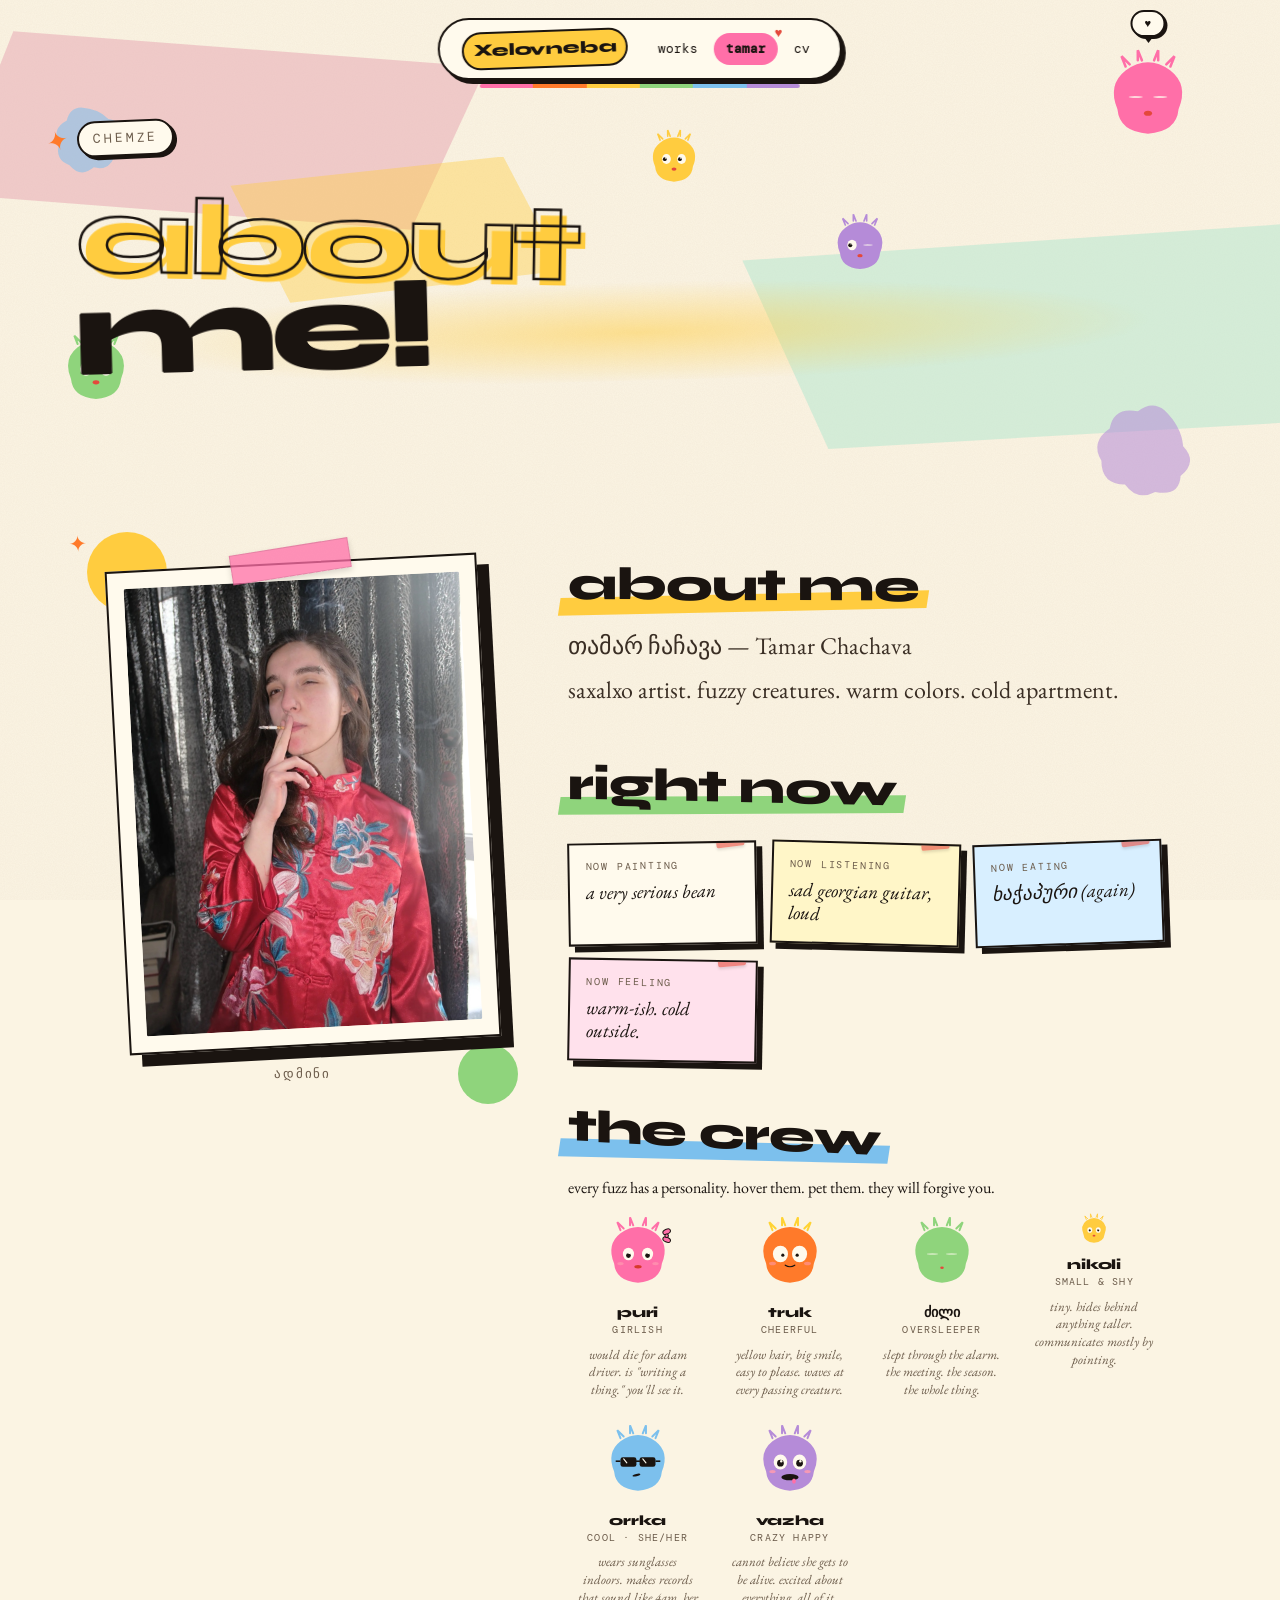
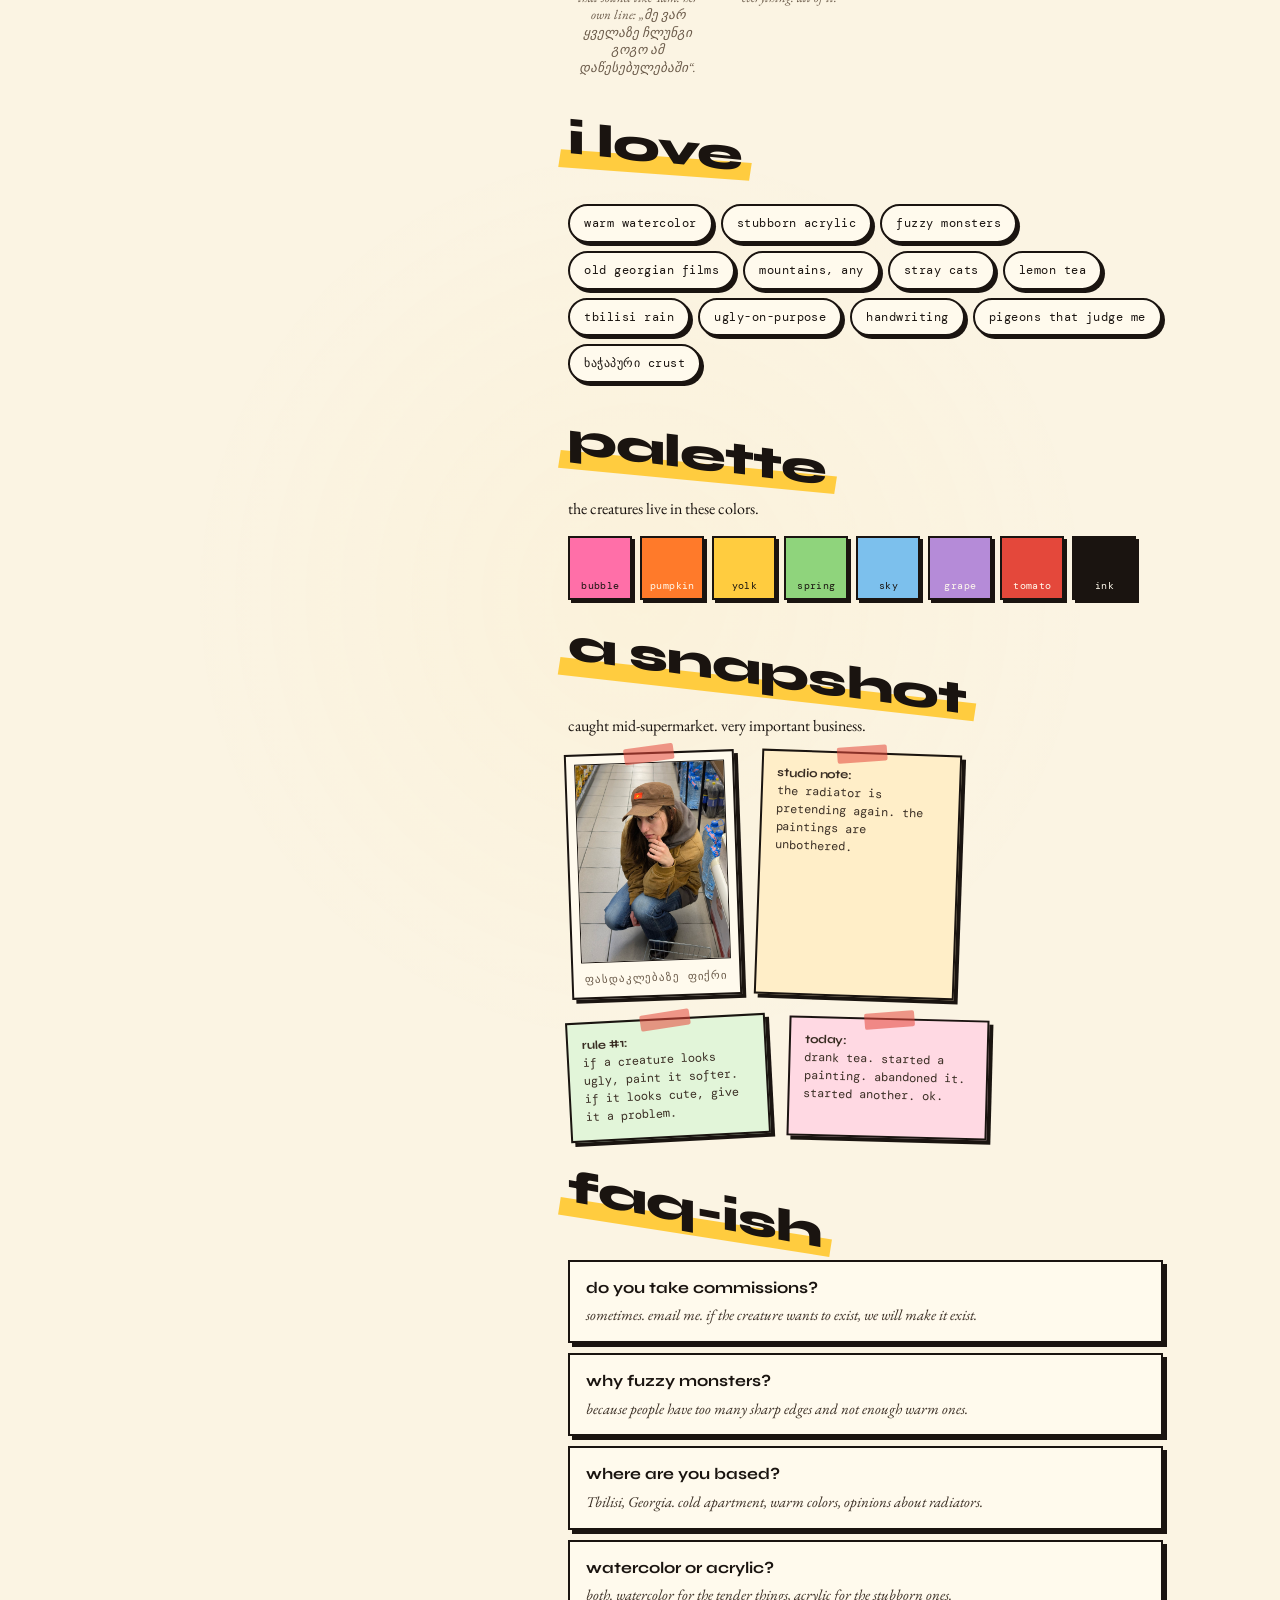
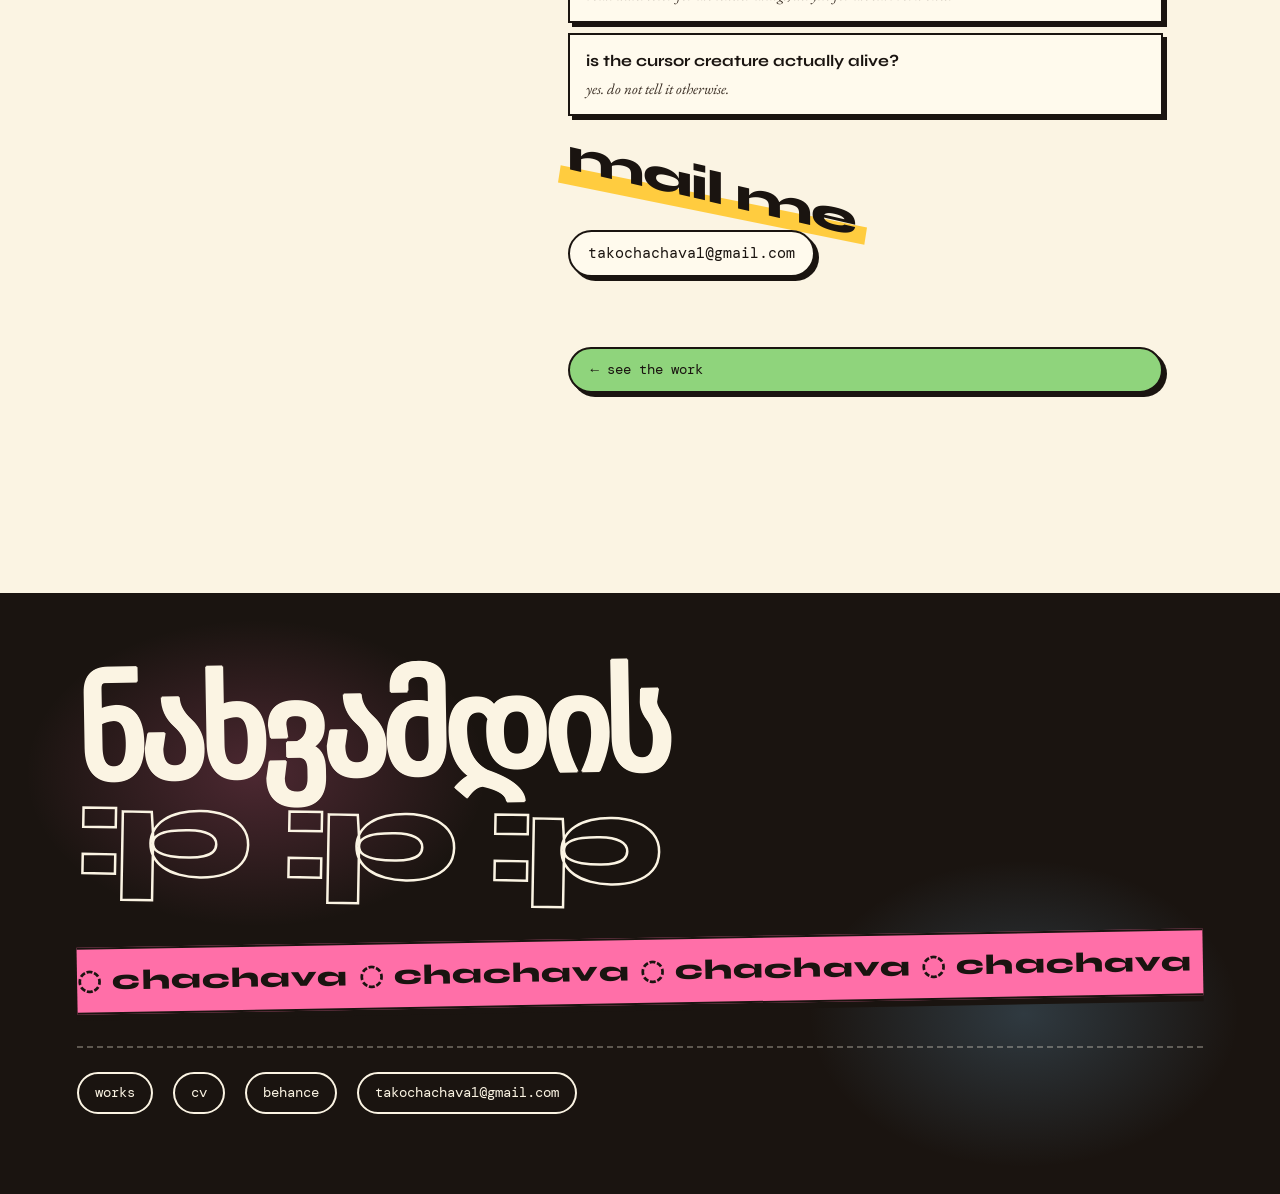
==== about.html @ a0a6e851 "chach" ====
<!doctype html>
<html lang="en">
<head>
  <meta charset="utf-8" />
  <meta name="viewport" content="width=device-width, initial-scale=1" />
  <meta http-equiv="Cache-Control" content="no-cache, no-store, must-revalidate" />
  <meta http-equiv="Pragma" content="no-cache" />
  <meta http-equiv="Expires" content="0" />

  <title>About — Tamar Chachava · Tako Chachava · თამარ ჩაჩავა · თაკო ჩაჩავა</title>
  <meta name="description" content="About Tamar Chachava (Tako Chachava / თამარ ჩაჩავა / თაკო ჩაჩავა) — a Georgian artist, illustrator, and creative designer from Tbilisi. Biography, practice, and contact for the creature painter." />
  <meta name="keywords" content="Tamar Chachava, Tako Chachava, Tako, თამარ ჩაჩავა, თაკო ჩაჩავა, თაკო, ჩაჩავა თამარ, Chachava Tamar, Chachava Tako, თაკო ერთიორისამი, Tako Ertiorisami, Georgian artist, Georgian illustrator, creative designer, Tbilisi artist, contemporary Georgian art, creature painter, watercolor, acrylic, biography, bio, contact, ქართველი მხატვარი, ქართველი ილუსტრატორი, ქართული ხელოვნება, Xelovneba, ხელოვნება" />
  <meta name="author" content="Tamar Chachava" />
  <link rel="canonical" href="https://takoertiorisami.xyz/about.html" />

  <meta property="og:title" content="about — Tamar Chachava · Tako Chachava · თამარ ჩაჩავა" />
  <meta property="og:description" content="Georgian artist · Tamar Chachava / თამარ ჩაჩავა / თაკო ჩაჩავა. Fuzzy creatures. Warm colors. Cold apartment." />
  <meta property="og:type" content="profile" />
  <meta property="og:url" content="https://takoertiorisami.xyz/about.html" />
  <meta property="og:image" content="https://takoertiorisami.xyz/assets/og-image.png" />
  <meta property="og:locale" content="en_US" />
  <meta property="og:locale:alternate" content="ka_GE" />
  <meta property="profile:first_name" content="Tamar" />
  <meta property="profile:last_name" content="Chachava" />
  <meta property="profile:username" content="tako" />
  <meta name="twitter:card" content="summary_large_image" />

  <script type="application/ld+json">
  {
    "@context": "https://schema.org",
    "@type": "Person",
    "name": "Tamar Chachava",
    "givenName": "Tamar",
    "familyName": "Chachava",
    "additionalName": "Tako",
    "alternateName": ["Tako", "Tako Chachava", "Chachava Tamar", "Chachava Tako", "თამარ ჩაჩავა", "თაკო ჩაჩავა", "თაკო", "ჩაჩავა თამარ", "ჩაჩავა თაკო", "თაკო ერთიორისამი", "Tako Ertiorisami"],
    "jobTitle": ["Artist", "Illustrator", "Creative Designer", "Painter"],
    "description": "Georgian artist, illustrator, and creative designer from Tbilisi. Also known as Tako Chachava / თაკო ჩაჩავა / თამარ ჩაჩავა.",
    "url": "https://takoertiorisami.xyz/about.html",
    "email": "mailto:takochachava1@gmail.com",
    "nationality": { "@type": "Country", "name": "Georgia" },
    "homeLocation": { "@type": "Place", "name": "Tbilisi, Georgia" },
    "knowsAbout": ["painting", "illustration", "watercolor", "acrylic", "character design", "creature design", "contemporary Georgian art", "graphic design", "brand identity"],
    "identifier": [
      { "@type": "PropertyValue", "propertyID": "Wikidata", "value": "Q139564786" }
    ],
    "sameAs": [
      "https://www.wikidata.org/wiki/Q139564786",
      "https://www.behance.net/takoertiorisami",
      "https://takoertiorisami.xyz/",
      "https://takoertiorisami.xyz/cv.html"
    ]
  }
  </script>

  <script type="application/ld+json">
  {
    "@context": "https://schema.org",
    "@type": "FAQPage",
    "mainEntity": [
      {
        "@type": "Question",
        "name": "Who is Tamar Chachava?",
        "acceptedAnswer": { "@type": "Answer", "text": "Tamar Chachava (also known as Tako Chachava, თამარ ჩაჩავა, თაკო ჩაჩავა) is a Georgian artist, illustrator, and creative designer based in Tbilisi, known for painting fuzzy creatures in watercolor and acrylic." }
      },
      {
        "@type": "Question",
        "name": "Does Tamar Chachava take commissions?",
        "acceptedAnswer": { "@type": "Answer", "text": "Sometimes. Reach out at takochachava1@gmail.com with a short description of what you have in mind." }
      },
      {
        "@type": "Question",
        "name": "Where is Tako Chachava based?",
        "acceptedAnswer": { "@type": "Answer", "text": "Tbilisi, Georgia." }
      },
      {
        "@type": "Question",
        "name": "What mediums does Tamar Chachava work in?",
        "acceptedAnswer": { "@type": "Answer", "text": "Primarily watercolor and acrylic, plus digital illustration, character design, and mixed media." }
      }
    ]
  }
  </script>

  <script type="application/ld+json">
  {
    "@context": "https://schema.org",
    "@type": "WebSite",
    "name": "Xelovneba — Tamar Chachava",
    "alternateName": ["Tako Chachava portfolio", "თამარ ჩაჩავა · თაკო ჩაჩავა"],
    "url": "https://takoertiorisami.xyz/",
    "inLanguage": ["en", "ka"]
  }
  </script>

  <link rel="icon" type="image/svg+xml" href="assets/favicon.svg?v=20260504" />
  <link rel="preconnect" href="https://fonts.googleapis.com" />
  <link rel="preconnect" href="https://fonts.gstatic.com" crossorigin />
  <link href="https://fonts.googleapis.com/css2?family=Syne:wght@400;700;800&family=EB+Garamond:ital,wght@0,400;0,500;1,400;1,500&family=DM+Mono:wght@300;400&display=swap" rel="stylesheet" />
  <link rel="stylesheet" href="styles.css?v=20260504" />
</head>
<body>

  <!-- SR-ONLY: semantic bio for search engines and assistive tech -->
  <div class="sr-only">
    <h1>About Tamar Chachava — Georgian Artist, Illustrator and Creative Designer</h1>
    <p>
      Tamar Chachava (Georgian: თამარ ჩაჩავა; also known as Tako, Tako
      Chachava, თაკო ჩაჩავა, or თაკო ერთიორისამი / Tako Ertiorisami) is a
      contemporary Georgian artist, illustrator, and creative designer
      based in Tbilisi. She paints fuzzy creatures in watercolor and
      acrylic, and works across illustration, character design, and
      mixed-media practice. Her work sits within contemporary Georgian art
      and the wider visual culture of the Caucasus.
    </p>
    <p>
      Name variants: Tamar Chachava, Tako Chachava, Tako, Chachava Tamar,
      Chachava Tako, თამარ ჩაჩავა, თაკო ჩაჩავა, თაკო, ჩაჩავა თამარ, ჩაჩავა
      თაკო, თაკო ერთიორისამი, Tako Ertiorisami.
    </p>
    <p>
      Contact: takochachava1@gmail.com. Keywords: Georgian artist,
      Georgian painter, Georgian illustrator, creative designer,
      contemporary Georgian art, Tbilisi artist, Caucasus artist,
      independent artist, emerging artist, creature art, watercolor,
      acrylic, mixed media, character design, illustration commissions,
      ქართველი მხატვარი, ქართველი ილუსტრატორი, ქართული თანამედროვე
      ხელოვნება, თბილისელი მხატვარი, კავკასიური ხელოვნება, Xelovneba,
      ხელოვნება, Tako art, Chachava art, Tamar art.
    </p>
    <h2>Frequently asked about Tamar Chachava</h2>
    <p>
      Also searched as: "tako chachava artist", "tamar chachava
      illustrator", "georgian creature painter", "tbilisi artist
      portfolio", "თამარ ჩაჩავა ნახატები", "თაკო ჩაჩავა ხელოვნება",
      "ჩაჩავა მხატვარი", "tako ertiorisami", "თაკო ერთიორისამი",
      "xelovneba tako".
    </p>
  </div>

  <svg class="svg-defs" width="0" height="0" aria-hidden="true" style="position:absolute">
    <defs>
      <filter id="watercolor" x="-5%" y="-5%" width="110%" height="110%">
        <feTurbulence type="fractalNoise" baseFrequency="0.018 0.022" numOctaves="1" seed="4" result="noise"/>
        <feDisplacementMap in="SourceGraphic" in2="noise" scale="5"/>
      </filter>
      <filter id="fuzz" x="-20%" y="-20%" width="140%" height="140%">
        <feTurbulence type="fractalNoise" baseFrequency="0.8" numOctaves="1" seed="2" result="n"/>
        <feDisplacementMap in="SourceGraphic" in2="n" scale="4"/>
      </filter>
      <filter id="rough" x="-5%" y="-5%" width="110%" height="110%">
        <feTurbulence type="fractalNoise" baseFrequency="0.04" numOctaves="1" seed="6"/>
        <feDisplacementMap in="SourceGraphic" scale="2.2"/>
      </filter>
      <symbol id="creature" viewBox="0 0 100 100">
        <g class="fuzz">
          <path d="M20 62 Q10 38 28 24 Q50 8 72 24 Q90 38 80 62 Q78 84 50 86 Q22 84 20 62 Z" fill="currentColor"/>
          <path d="M28 20 L24 10 L32 18 M40 14 L40 4 L44 14 M60 14 L60 4 L56 14 M72 20 L76 10 L68 18" stroke="currentColor" stroke-width="2.5" stroke-linecap="round" fill="none"/>
        </g>
        <ellipse cx="38" cy="50" rx="7" ry="8" fill="#fffaed"/>
        <ellipse cx="62" cy="50" rx="7" ry="8" fill="#fffaed"/>
        <circle cx="39" cy="52" r="3" fill="#1a1410"/>
        <circle cx="63" cy="52" r="3" fill="#1a1410"/>
        <circle cx="40" cy="50" r="1" fill="#fffaed"/>
        <circle cx="64" cy="50" r="1" fill="#fffaed"/>
        <ellipse cx="50" cy="66" rx="4" ry="2.5" fill="#e4483b"/>
      </symbol>
      <symbol id="splat" viewBox="0 0 100 100">
        <g>
          <path d="M50 10 Q70 18 78 34 Q96 42 86 60 Q92 78 70 82 Q58 96 42 86 Q22 94 14 74 Q-2 62 10 44 Q6 24 28 20 Q36 6 50 10 Z" fill="currentColor"/>
        </g>
      </symbol>
    </defs>
  </svg>

  <div class="cursor-creature" id="cursorCreature">
    <svg class="cc-svg" viewBox="0 0 100 100">
      <g class="cc-body">
        <g>
          <path class="cc-shape" d="M20 62 Q10 38 28 24 Q50 8 72 24 Q90 38 80 62 Q78 84 50 86 Q22 84 20 62 Z" fill="currentColor"/>
          <path class="cc-spikes" d="M28 20 L24 10 L32 18 M40 14 L40 4 L44 14 M60 14 L60 4 L56 14 M72 20 L76 10 L68 18" stroke="currentColor" stroke-width="2.5" stroke-linecap="round" fill="none"/>
        </g>
      </g>
      <g class="cc-face">
        <g class="cc-eye-l">
          <ellipse class="cc-eye" cx="38" cy="50" rx="7" ry="8" fill="#fffaed"/>
          <circle class="cc-pupil cc-pupil-l" cx="39" cy="52" r="3" fill="#1a1410"/>
        </g>
        <g class="cc-eye-r">
          <ellipse class="cc-eye" cx="62" cy="50" rx="7" ry="8" fill="#fffaed"/>
          <circle class="cc-pupil cc-pupil-r" cx="63" cy="52" r="3" fill="#1a1410"/>
        </g>
        <ellipse class="cc-mouth" cx="50" cy="66" rx="4" ry="2.5" fill="#e4483b"/>
      </g>
    </svg>
    <div class="cc-emote" id="ccEmote"></div>
    <div class="cc-swirl" id="ccSwirl"></div>
    <div class="cc-charge" id="ccCharge"></div>
    <div class="cc-say" id="ccSay"></div>
  </div>
  <div class="cursor-trail" id="cursorTrail"></div>
  <div class="cc-sparkles" id="ccSparkles"></div>

  <nav class="nav">
    <a href="index.html" class="site-name">Xelovneba</a>
    <div class="nav-links">
      <a href="index.html" class="nav-link">works</a>
      <a href="about.html" class="nav-link active">tamar</a>
      <a href="cv.html" class="nav-link">cv</a>
    </div>
  </nav>

  <section class="hero hero-short">
    <div class="color-block cb-1"></div>
    <div class="color-block cb-2"></div>
    <div class="color-block cb-3"></div>

    <svg class="hero-deco splat-1" style="color: var(--sky); opacity:.55"><use href="#splat"/></svg>
    <svg class="hero-deco splat-2" style="color: var(--grape); opacity:.55"><use href="#splat"/></svg>

    <div class="floater f-1" data-mood="dreamy"><svg viewBox="0 0 100 100" style="color: var(--bubble)"><use href="#creature"/></svg></div>
    <div class="floater f-2" data-mood="shy"><svg viewBox="0 0 100 100" style="color: var(--spring)"><use href="#creature"/></svg></div>
    <div class="floater f-3" data-mood="curious"><svg viewBox="0 0 100 100" style="color: var(--yolk)"><use href="#creature"/></svg></div>
    <div class="floater f-5" data-mood="sleepy"><svg viewBox="0 0 100 100" style="color: var(--grape)"><use href="#creature"/></svg></div>

    <div class="hero-content">
      <p class="hero-tag">chemze</p>
      <h1 class="hero-title">
        <span class="hero-line hero-line-outline">about</span>
        <span class="hero-line hero-line-solid">me!</span>
      </h1>
    </div>
  </section>

  <div class="about-content">
    <div class="about-grid">

      <div class="about-portrait-col reveal">
        <div class="portrait-frame">
          <img src="images/portrait.jpg" alt="Tamar Chachava" />
        </div>
        <p class="portrait-caption">ადმინი</p>
      </div>

      <div class="about-text">
        <div class="about-section reveal">
          <h2 class="about-section-title">about me</h2>
          <div class="about-verse">
            <p>თამარ ჩაჩავა — Tamar Chachava</p>
            <p>saxalxo artist. fuzzy creatures. warm colors. cold apartment.</p>
          </div>
        </div>

        <div class="about-section reveal">
          <h2 class="about-section-title">right now</h2>
          <div class="now-strip">
            <div class="now-card">
              <div class="now-label">now painting</div>
              <div class="now-value">a very serious bean</div>
            </div>
            <div class="now-card">
              <div class="now-label">now listening</div>
              <div class="now-value">sad georgian guitar, loud</div>
            </div>
            <div class="now-card">
              <div class="now-label">now eating</div>
              <div class="now-value">ხაჭაპური (again)</div>
            </div>
            <div class="now-card">
              <div class="now-label">now feeling</div>
              <div class="now-value">warm-ish. cold outside.</div>
            </div>
          </div>
        </div>

        <div class="about-section reveal">
          <h2 class="about-section-title">the crew</h2>
          <p class="about-verse" style="font-size:16px">every fuzz has a personality. hover them. pet them. they will forgive you.</p>
          <div class="crew-row">
            <div class="crew-member">
              <div class="crew-creature" data-mood="girlish" data-name="puri" style="color: var(--bubble)"></div>
              <div class="crew-name">puri</div>
              <span class="crew-trait">girlish</span>
              <p class="crew-bio">would die for adam driver. is "writing a thing." you'll see it.</p>
            </div>
            <div class="crew-member">
              <div class="crew-creature" data-mood="truk" data-name="truk" style="color: var(--pumpkin)"></div>
              <div class="crew-name">truk</div>
              <span class="crew-trait">cheerful</span>
              <p class="crew-bio">yellow hair, big smile, easy to please. waves at every passing creature.</p>
            </div>
            <div class="crew-member">
              <div class="crew-creature" data-mood="oversleep" data-name="dzili" style="color: var(--spring)"></div>
              <div class="crew-name">ძილი</div>
              <span class="crew-trait">oversleeper</span>
              <p class="crew-bio">slept through the alarm. the meeting. the season. the whole thing.</p>
            </div>
            <div class="crew-member">
              <div class="crew-creature is-tiny" data-mood="shy" data-name="nikoli" style="color: var(--yolk)"></div>
              <div class="crew-name">nikoli</div>
              <span class="crew-trait">small &amp; shy</span>
              <p class="crew-bio">tiny. hides behind anything taller. communicates mostly by pointing.</p>
            </div>
            <div class="crew-member">
              <div class="crew-creature" data-mood="cool" data-name="orrka" style="color: var(--sky)"></div>
              <div class="crew-name">orrka</div>
              <span class="crew-trait">cool · she/her</span>
              <p class="crew-bio">wears sunglasses indoors. makes records that sound like 4am. her own line: <em>„მე ვარ ყველაზე ჩლუნგი გოგო ამ დაწესებულებაში“</em>.</p>
            </div>
            <div class="crew-member">
              <div class="crew-creature" data-mood="crazy" data-name="vazha" style="color: var(--grape)"></div>
              <div class="crew-name">vazha</div>
              <span class="crew-trait">crazy happy</span>
              <p class="crew-bio">cannot believe she gets to be alive. excited about everything. all of it.</p>
            </div>
          </div>
        </div>

        <div class="about-section reveal">
          <h2 class="about-section-title">i love</h2>
          <div class="loves-strip">
            <span class="love-chip">warm watercolor</span>
            <span class="love-chip">stubborn acrylic</span>
            <span class="love-chip">fuzzy monsters</span>
            <span class="love-chip">old georgian films</span>
            <span class="love-chip">mountains, any</span>
            <span class="love-chip">stray cats</span>
            <span class="love-chip">lemon tea</span>
            <span class="love-chip">tbilisi rain</span>
            <span class="love-chip">ugly-on-purpose</span>
            <span class="love-chip">handwriting</span>
            <span class="love-chip">pigeons that judge me</span>
            <span class="love-chip">ხაჭაპური crust</span>
          </div>
        </div>

        <div class="about-section reveal">
          <h2 class="about-section-title">palette</h2>
          <p class="about-verse" style="font-size:16px">the creatures live in these colors.</p>
          <div class="palette-strip">
            <div class="palette-chip" style="background: var(--bubble)">bubble</div>
            <div class="palette-chip" style="background: var(--pumpkin); color: var(--paper)">pumpkin</div>
            <div class="palette-chip" style="background: var(--yolk)">yolk</div>
            <div class="palette-chip" style="background: var(--spring)">spring</div>
            <div class="palette-chip" style="background: var(--sky)">sky</div>
            <div class="palette-chip" style="background: var(--grape); color: var(--paper)">grape</div>
            <div class="palette-chip" style="background: var(--tomato); color: var(--paper)">tomato</div>
            <div class="palette-chip" style="background: var(--ink); color: var(--paper)">ink</div>
          </div>
        </div>

        <div class="about-section reveal">
          <h2 class="about-section-title">a snapshot</h2>
          <p class="about-verse" style="font-size:16px">caught mid-supermarket. very important business.</p>
          <div class="studio-row">
            <div class="studio-note" style="padding: 8px 8px 10px; max-width: 170px;">
              <div class="snap-frame">
                <img src="images/tako-snap.jpg" alt="Tamar Chachava — supermarket snapshot" loading="lazy" style="display:block; width:100%; border:1px solid var(--ink); filter: contrast(1.02) saturate(.95);" />
              </div>
              <p style="margin-top:8px; font-size:11px; letter-spacing:.08em; text-align:center; color:var(--ink-mute);">ფასდაკლებაზე ფიქრი</p>
            </div>
            <div class="studio-note">
              <b style="font-family:var(--display); letter-spacing:-.01em;">studio note:</b><br/>
              the radiator is pretending again. the paintings are unbothered.
            </div>
            <div class="studio-note">
              <b style="font-family:var(--display); letter-spacing:-.01em;">rule #1:</b><br/>
              if a creature looks ugly, paint it softer. if it looks cute, give it a problem.
            </div>
            <div class="studio-note">
              <b style="font-family:var(--display); letter-spacing:-.01em;">today:</b><br/>
              drank tea. started a painting. abandoned it. started another. ok.
            </div>
          </div>
        </div>

        <div class="about-section reveal">
          <h2 class="about-section-title">faq-ish</h2>
          <div class="faq-list">
            <div class="faq-item">
              <div class="faq-q">do you take commissions?</div>
              <div class="faq-a">sometimes. email me. if the creature wants to exist, we will make it exist.</div>
            </div>
            <div class="faq-item">
              <div class="faq-q">why fuzzy monsters?</div>
              <div class="faq-a">because people have too many sharp edges and not enough warm ones.</div>
            </div>
            <div class="faq-item">
              <div class="faq-q">where are you based?</div>
              <div class="faq-a">Tbilisi, Georgia. cold apartment, warm colors, opinions about radiators.</div>
            </div>
            <div class="faq-item">
              <div class="faq-q">watercolor or acrylic?</div>
              <div class="faq-a">both. watercolor for the tender things, acrylic for the stubborn ones.</div>
            </div>
            <div class="faq-item">
              <div class="faq-q">is the cursor creature actually alive?</div>
              <div class="faq-a">yes. do not tell it otherwise.</div>
            </div>
          </div>
        </div>

        <div class="about-section reveal">
          <h2 class="about-section-title">mail me</h2>
          <ul class="about-list contact-list">
            <li><a href="mailto:takochachava1@gmail.com">takochachava1@gmail.com</a></li>
          </ul>
        </div>

        <a href="index.html" class="back-link reveal">← see the work</a>
      </div>
    </div>
  </div>

  <footer class="site-footer">
    <div class="footer-inner">
      <div class="footer-big-text">
        <span class="footer-line-solid">ნახვამდის</span>
        <span class="footer-line-outline">:p :p :p</span>
      </div>
      <div class="footer-marquee">
        <div class="marquee-track">
          <span>◌ chachava ◌ chachava ◌ chachava ◌ chachava ◌ chachava ◌ chachava ◌</span>
          <span>◌ chachava ◌ chachava ◌ chachava ◌ chachava ◌ chachava ◌ chachava ◌</span>
        </div>
      </div>
      <div class="footer-links">
        <a href="index.html">works</a>
        <a href="cv.html">cv</a>
        <a href="https://www.behance.net/takoertiorisami" target="_blank" rel="me noopener">behance</a>
        <a href="mailto:takochachava1@gmail.com">takochachava1@gmail.com</a>
      </div>
    </div>
  </footer>

  <script src="js/posts.js?v=20260504"></script>
  <script src="script.js?v=20260504"></script>
</body>
</html>
---- styles.css ----
/* ═══════════════════════════════════════════════════════════════
   TAKO ერთიორისამი — CREATURE LAB
   a portfolio that behaves like a sketchbook
   ═══════════════════════════════════════════════════════════════ */

@property --wobble   { syntax: "<angle>"; initial-value: 0deg; inherits: false; }
@property --drip     { syntax: "<length>"; initial-value: 0px; inherits: false; }
@property --hue      { syntax: "<number>"; initial-value: 0; inherits: false; }

/* ─── RESET ─────────────────────────────────────────────── */
*, *::before, *::after { box-sizing: border-box; margin: 0; padding: 0; }

/* SR-ONLY: visually hidden, still read by crawlers + assistive tech */
.sr-only {
  position: absolute !important;
  width: 1px; height: 1px;
  padding: 0; margin: -1px;
  overflow: hidden;
  clip: rect(0, 0, 0, 0);
  white-space: nowrap;
  border: 0;
}
html { scroll-behavior: smooth; -webkit-text-size-adjust: 100%; }
img, svg { display: block; max-width: 100%; height: auto; }
button { background: none; border: 0; font: inherit; color: inherit; cursor: pointer; }
a { color: inherit; text-decoration: none; }

/* ─── PALETTE (straight from Tamar's paint tray) ────────── */
:root {
  --cream:     #fbf4e3;
  --cream-2:   #f4ead1;
  --paper:     #fffaed;
  --ink:       #1a1410;
  --ink-soft:  #3a2e24;
  --ink-mute:  #6b5b4a;

  --clay:      #9c5528;   /* brown from pumpkin + house */
  --clay-lt:   #c98955;
  --pumpkin:   #ff7a2a;
  --yolk:      #ffcc3f;
  --bubble:    #ff6fa8;   /* fuzzy pink */
  --grape:     #b58bd8;   /* lavender creature */
  --spring:    #8fd47c;   /* green creature */
  --sky:       #7cc0ed;   /* blue fuzzy bird */
  --tomato:    #e4483b;
  --mint:      #b6e8cf;
  --thai:      #e8a9b4;   /* watercolor pink */

  --serif:   "EB Garamond", Georgia, serif;
  --mono:    "DM Mono", "Courier New", monospace;
  --display: "Syne", sans-serif;

  --stroke: 2.5px;
  --radius-blob: 62% 38% 45% 55% / 55% 48% 52% 45%;
  --radius-blob2: 38% 62% 55% 45% / 48% 55% 45% 52%;
  --radius-blob3: 55% 45% 62% 38% / 45% 52% 48% 55%;
}

/* ─── BODY + NOISY PAPER BACKGROUND ──────────────────────── */
body {
  font-family: var(--serif);
  color: var(--ink);
  background: var(--cream);
  font-size: clamp(16px, 1vw + 11px, 19px);
  line-height: 1.55;
  overflow-x: hidden;
  position: relative;
  min-height: 100vh;
  cursor: none;
}

/* paper noise */
body::before {
  content: "";
  position: fixed; inset: 0;
  pointer-events: none;
  z-index: 1;
  mix-blend-mode: multiply;
  opacity: 0.55;
  background-image: url("data:image/svg+xml;utf8,<svg xmlns='http://www.w3.org/2000/svg' width='200' height='200'><filter id='n'><feTurbulence type='fractalNoise' baseFrequency='0.9' numOctaves='2' stitchTiles='stitch'/><feColorMatrix values='0 0 0 0 0.55  0 0 0 0 0.45  0 0 0 0 0.32  0 0 0 0.18 0'/></filter><rect width='200' height='200' filter='url(%23n)'/></svg>");
}

/* watercolor blobs drifting in background */
body::after {
  content: "";
  position: fixed; inset: -10vmax;
  pointer-events: none; z-index: 0;
  background:
    radial-gradient(40vmax 32vmax at 14% 18%, rgba(124,192,237,.35), transparent 60%),
    radial-gradient(34vmax 30vmax at 88% 22%, rgba(255,111,168,.32), transparent 60%),
    radial-gradient(38vmax 34vmax at 78% 82%, rgba(143,212,124,.30), transparent 60%),
    radial-gradient(30vmax 26vmax at 12% 88%, rgba(255,204,63,.38), transparent 60%),
    radial-gradient(26vmax 22vmax at 52% 50%, rgba(181,139,216,.22), transparent 60%);
  filter: blur(30px);
  animation: drift 40s ease-in-out infinite alternate;
}
@keyframes drift {
  0%   { transform: translate3d(0,0,0) rotate(0deg); }
  50%  { transform: translate3d(2vw,-1vw,0) rotate(2deg); }
  100% { transform: translate3d(-1vw,2vw,0) rotate(-2deg); }
}

/* global stacking */
.nav, .hero, .works, .about-content, .site-footer { position: relative; z-index: 2; }

/* ═══════════════════════════════════════════════════════════════
   CURSOR — a little fuzzy creature with emotions
   States: idle · is-curious · is-dizzy · is-reading · is-absorbing
   ═══════════════════════════════════════════════════════════════ */
.cursor-creature {
  position: fixed; top: 0; left: 0;
  width: 44px; height: 44px;
  pointer-events: none; z-index: 9999;
  /* PERF: position via translate (compositor-only) instead of
     left/top (which forces layout on every mousemove). */
  transform: translate3d(var(--cc-x, -100px), var(--cc-y, -100px), 0) translate(-50%, -50%);
  transition: width .2s, height .2s, filter .2s;
  --cc-color: var(--bubble);
  will-change: transform;
  /* contain: layout only — `paint` would clip the body when it spins
     (is-dizzy) because spike paths sweep outside the 44px box. */
  contain: layout;
  overflow: visible;
}
.cc-svg { width: 100%; height: 100%; overflow: visible; display: block; }
.cc-body { color: var(--cc-color); transform-origin: 50% 55%; animation: cc-wiggle 1.6s ease-in-out infinite; }
@keyframes cc-wiggle {
  0%,100% { transform: rotate(-4deg) scale(1); }
  50%     { transform: rotate(4deg)  scale(1.05); }
}

/* pupils can look around via CSS custom props */
.cc-pupil-l { transform: translate(var(--plx, 0px), var(--ply, 0px)); transition: transform .18s cubic-bezier(.3,1.4,.4,1); }
.cc-pupil-r { transform: translate(var(--prx, 0px), var(--pry, 0px)); transition: transform .18s cubic-bezier(.3,1.4,.4,1); }
.cc-eye { transition: transform .18s, ry .2s; transform-box: fill-box; transform-origin: center; }
.cc-mouth { transition: rx .2s, ry .2s, transform .25s; transform-box: fill-box; transform-origin: center; }

/* ── STATE: hover over interactive ────────────── */
body.cursor-hover .cursor-creature { width: 68px; height: 68px; }

/* ── STATE: curious (near a painting) ────────── */
.cursor-creature.is-curious { width: 58px; height: 58px; }
.cursor-creature.is-curious .cc-body { animation-duration: .9s; }
.cursor-creature.is-curious .cc-eye  { transform: scale(1.25); }
.cursor-creature.is-curious .cc-mouth { transform: scale(.6, 1.4); }

/* ── STATE: dizzy (spun in a circle) ──────────── */
.cursor-creature.is-dizzy .cc-body  { animation: cc-spin 1.2s linear infinite; }
.cursor-creature.is-dizzy .cc-pupil-l,
.cursor-creature.is-dizzy .cc-pupil-r { animation: cc-swirl-eye 1.1s linear infinite; transition: none; }
.cursor-creature.is-dizzy .cc-mouth { transform: scale(1.2, .5) translateY(1px); }
@keyframes cc-spin {
  0%   { transform: rotate(0); }
  100% { transform: rotate(360deg); }
}
@keyframes cc-swirl-eye {
  0%   { transform: translate( 2.5px, 0); }
  25%  { transform: translate( 0,  2.5px); }
  50%  { transform: translate(-2.5px, 0); }
  75%  { transform: translate( 0, -2.5px); }
  100% { transform: translate( 2.5px, 0); }
}
.cursor-creature.is-dizzy .cc-swirl { opacity: 1; animation: cc-swirl-ring 1.2s linear infinite; }

/* ── STATE: reading (clicked text) ──────────── */
.cursor-creature.is-reading .cc-pupil-l,
.cursor-creature.is-reading .cc-pupil-r { animation: cc-scan 1.4s ease-in-out; transition: none; }
.cursor-creature.is-reading .cc-eye { transform: scale(1, 0.8); }
.cursor-creature.is-reading .cc-body { animation: cc-nod 1.4s ease-in-out; }
@keyframes cc-scan {
  0%   { transform: translate(-3px, 0); }
  40%  { transform: translate( 3px, 0); }
  50%  { transform: translate(-3px, 0); }
  90%  { transform: translate( 3px, 0); }
  100% { transform: translate( 0,   0); }
}
@keyframes cc-nod {
  0%,100% { transform: rotate(0) scale(1); }
  25%     { transform: rotate(-6deg) translateY(-1px); }
  50%     { transform: rotate(0) translateY(1px); }
  75%     { transform: rotate(6deg) translateY(-1px); }
}

/* ── STATE: CHARGING — visible progress ring while long-pressing a painting ── */
.cursor-creature .cc-charge {
  position: absolute;
  inset: -10px;
  border-radius: 50%;
  pointer-events: none;
  opacity: 0;
  background: conic-gradient(var(--tomato) calc(var(--chg, 0) * 1%), rgba(0,0,0,.08) 0);
  -webkit-mask: radial-gradient(circle, transparent 56%, #000 58%);
          mask: radial-gradient(circle, transparent 56%, #000 58%);
  transition: opacity .2s;
  filter: drop-shadow(0 0 3px rgba(228,72,59,.4));
}
.cursor-creature.is-charging .cc-charge { opacity: 1; }

/* creature inhales faster and deeper as it charges */
.cursor-creature.is-charging .cc-body {
  animation: cc-inhale .7s ease-in-out infinite;
  transform-origin: 50% 70%;
}
@keyframes cc-inhale {
  /* uniform pulse — keeps the body round (no squaring/squashing) */
  0%, 100% { transform: scale(1); }
  50%      { transform: scale(1.12); }
}
.cursor-creature.is-charging .cc-eye   { transform: scale(1.18); }
.cursor-creature.is-charging .cc-pupil { transform: scale(1.25); }
.cursor-creature.is-charging .cc-mouth { transform: scale(.9, 1.05); }

/* tiny sparkles orbiting the creature while charging */
.cursor-creature.is-charging::after {
  content: "✦";
  position: absolute;
  top: 50%; left: 50%;
  color: var(--tomato);
  font-size: 10px;
  transform-origin: 0 0;
  animation: cc-charge-orbit 1.1s linear infinite;
  pointer-events: none;
}
@keyframes cc-charge-orbit {
  0%   { transform: translate(-50%,-50%) rotate(0) translateX(34px) rotate(0); }
  100% { transform: translate(-50%,-50%) rotate(360deg) translateX(34px) rotate(-360deg); }
}

/* ── STATE: absorbing color from painting ───── */
.cursor-creature.is-absorbing .cc-body { animation: cc-absorb 1.2s cubic-bezier(.3,1.6,.4,1); }
.cursor-creature.is-absorbing .cc-charge {
  opacity: 1;
  animation: cc-charge-flash .9s ease-out forwards;
}
@keyframes cc-charge-flash {
  /* PERF: removed per-frame filter: blur() — was forcing GPU
     rasterization each frame. Rely on transform+opacity only. */
  0%   { transform: scale(1);   opacity: 1; }
  60%  { transform: scale(1.8); opacity: .6; }
  100% { transform: scale(2.4); opacity: 0; }
}
@keyframes cc-absorb {
  /* uniform scale — no squaring; small wobble keeps it lively */
  0%   { transform: scale(1)    rotate(0); }
  30%  { transform: scale(1.32) rotate(-6deg); }
  60%  { transform: scale(0.95) rotate(4deg); }
  100% { transform: scale(1)    rotate(0); }
}

/* ── STATE: loving (over a floater) ─────────── */
.cursor-creature.is-loving .cc-body  { animation: cc-love 1s ease-in-out infinite; }
.cursor-creature.is-loving .cc-mouth { transform: scale(1.5, 1.2) translateY(-1px); }
@keyframes cc-love {
  0%,100% { transform: scale(1) rotate(-4deg); }
  50%     { transform: scale(1.12) rotate(4deg); }
}

/* ── STATE: excited (click) ─────────────────── */
.cursor-creature.is-excited .cc-body { animation: cc-bounce .36s cubic-bezier(.3,1.8,.4,1); }
@keyframes cc-bounce {
  0%   { transform: scale(1); }
  40%  { transform: scale(1.3, .8) translateY(2px); }
  70%  { transform: scale(.9, 1.15) translateY(-3px); }
  100% { transform: scale(1); }
}

/* ── STATE: bored (idle >6s) ────────────────── */
.cursor-creature.is-bored .cc-body   { animation: cc-sigh 3s ease-in-out infinite; }
.cursor-creature.is-bored .cc-eye    { ry: 2; transform: scaleY(.25) translateY(2px); }
.cursor-creature.is-bored .cc-mouth  { transform: scale(.6, .5); }
@keyframes cc-sigh {
  0%,100% { transform: translateY(0) rotate(-2deg); }
  50%     { transform: translateY(1.5px) rotate(2deg); }
}

/* ── STATE: scroll squish ───────────────────── */
.cursor-creature.is-squish-down .cc-body { transform: scale(1.15, .7); transition: transform .12s; }
.cursor-creature.is-squish-up   .cc-body { transform: scale(.75, 1.2); transition: transform .12s; }

/* ── Emote variant colors ───────────────────── */
.cc-emote.pop-love    { background: var(--tomato); color: var(--paper); }
.cc-emote.pop-tag     { background: var(--sky); }
.cc-emote.pop-excited { background: var(--yolk); }
.cc-emote.pop-bored   { background: var(--paper); color: var(--ink-mute); font-style: italic; }
.cc-emote.pop-sneeze  { background: var(--tomato); color: var(--paper); font-weight: 800; }
.cc-emote.pop-nervous { background: var(--tomato); color: var(--paper); }

/* ── BREATHING (always on, subtle) ──────────── */
.cursor-creature .cc-body { animation-name: cc-wiggle, cc-breathe; animation-duration: 1.6s, 3.4s; animation-iteration-count: infinite, infinite; animation-timing-function: ease-in-out, ease-in-out; }
@keyframes cc-breathe {
  0%,100% { filter: drop-shadow(0 0 0 transparent); }
  50%     { filter: drop-shadow(0 0 4px rgba(255,111,168,.25)); }
}

/* ── MICRO: yawn ────────────────────────────── */
.cursor-creature.is-yawn .cc-mouth { rx: 8; ry: 9; fill: #3a1818; transition: rx .3s, ry .3s, fill .3s; }
.cursor-creature.is-yawn .cc-eye   { transform: scaleY(.4); }

/* ── MICRO: shiver ──────────────────────────── */
.cursor-creature.is-shiver .cc-body { animation: cc-shiver .08s linear 6; }
@keyframes cc-shiver {
  0%,100% { transform: translate(0,0) rotate(0); }
  25%     { transform: translate(-1.5px, .5px) rotate(-2deg); }
  75%     { transform: translate(1.5px, -.5px) rotate(2deg); }
}

/* ── MICRO: sneeze ──────────────────────────── */
.cursor-creature.is-sneeze .cc-body { animation: cc-sneeze .5s cubic-bezier(.3,1.8,.4,1); }
@keyframes cc-sneeze {
  0%   { transform: scale(1); }
  40%  { transform: scale(.78, 1.2) translateY(-4px); } /* inhale */
  55%  { transform: scale(1.35, .7) translateY(3px); }  /* ACHOO */
  100% { transform: scale(1); }
}

/* ── MICRO: look-around ─────────────────────── */
.cursor-creature.is-looking .cc-pupil-l,
.cursor-creature.is-looking .cc-pupil-r { animation: cc-look .9s ease-in-out; transition: none; }
@keyframes cc-look {
  0%   { transform: translate(0,0); }
  25%  { transform: translate(-3px, 1px); }
  55%  { transform: translate(3px, -1px); }
  85%  { transform: translate(0, 2px); }
  100% { transform: translate(0, 0); }
}

/* ── EDGE-NERVOUS: near viewport edge ───────── */
.cursor-creature.is-nervous .cc-body { animation: cc-nervous .14s linear infinite; }
.cursor-creature.is-nervous .cc-eye  { transform: scale(1.3, 1.4); }
@keyframes cc-nervous {
  0%,100% { transform: translate(0,0) rotate(0); }
  33%     { transform: translate(-.8px, .6px) rotate(-1.5deg); }
  66%     { transform: translate(.8px, -.6px) rotate(1.5deg); }
}

/* ── PARTY: double-click celebration ────────── */
.cursor-creature.is-party .cc-body { animation: cc-party .4s linear infinite; }
@keyframes cc-party {
  0%   { transform: rotate(0) scale(1); }
  25%  { transform: rotate(90deg) scale(1.2); }
  50%  { transform: rotate(180deg) scale(.9); }
  75%  { transform: rotate(270deg) scale(1.15); }
  100% { transform: rotate(360deg) scale(1); }
}

/* ── SAY BUBBLE (for random thought words) ──── */
.cc-say {
  position: absolute;
  bottom: calc(100% + 8px); left: 50%;
  transform: translateX(-50%) scale(0) rotate(-3deg);
  background: var(--paper);
  border: 2px solid var(--ink);
  border-radius: 14px;
  padding: 5px 11px;
  font-family: var(--mono);
  font-size: 11px;
  letter-spacing: .04em;
  color: var(--ink);
  white-space: nowrap;
  box-shadow: 3px 3px 0 var(--ink);
  transform-origin: center bottom;
  transition: transform .28s cubic-bezier(.3,1.8,.4,1);
  pointer-events: none;
}
.cc-say::after {
  content: ""; position: absolute;
  left: 50%; bottom: -6px;
  width: 10px; height: 10px;
  background: var(--paper);
  border-right: 2px solid var(--ink);
  border-bottom: 2px solid var(--ink);
  transform: translateX(-50%) rotate(45deg);
}
.cc-say.is-show { transform: translateX(-50%) scale(1) rotate(-3deg); }

/* ── SPARKLES container (stars emitted from cursor) ─── */
.cc-sparkles {
  position: fixed; inset: 0;
  pointer-events: none;
  z-index: 9997;
  overflow: hidden;
}
.cc-sparkle {
  position: absolute;
  width: 10px; height: 10px;
  transform: translate(-50%, -50%);
  animation: cc-sparkle-rise 700ms cubic-bezier(.2, .7, .2, 1) forwards;
  pointer-events: none;
}
.cc-sparkle::before {
  content: "";
  position: absolute; inset: 0;
  background: currentColor;
  clip-path: polygon(50% 0, 61% 39%, 100% 50%, 61% 61%, 50% 100%, 39% 61%, 0 50%, 39% 39%);
}
@keyframes cc-sparkle-rise {
  0%   { transform: translate(-50%, -50%) scale(0) rotate(0);   opacity: 0; }
  30%  { transform: translate(-50%, calc(-50% - 10px)) scale(1) rotate(60deg); opacity: 1; }
  100% { transform: translate(-50%, calc(-50% - 40px)) scale(.2) rotate(200deg); opacity: 0; }
}
@media (hover: none), (pointer: coarse) { .cc-sparkles { display: none; } }

/* ── EMOTE BUBBLE ────────────────────────────── */
.cc-emote {
  position: absolute;
  top: -22px; right: -26px;
  font-family: var(--display); font-weight: 800;
  font-size: 18px;
  color: var(--ink);
  background: var(--yolk);
  border: 2px solid var(--ink);
  border-radius: 50% 50% 50% 6px;
  width: 26px; height: 26px;
  display: flex; align-items: center; justify-content: center;
  transform: scale(0) rotate(-10deg);
  transition: transform .25s cubic-bezier(.3,1.8,.4,1);
  pointer-events: none;
}
.cc-emote.is-show { transform: scale(1) rotate(-10deg); }
.cc-emote.pop-curious { background: var(--bubble); }
.cc-emote.pop-read    { background: var(--spring); }
.cc-emote.pop-dizzy   { background: var(--grape); color: var(--paper); }
.cc-emote.pop-absorb  { background: var(--pumpkin); }

/* per-post saying bubble — auto-sizes to text, sits ABOVE the cursor.
   bottom-anchored so multi-line text grows upward (never overlaps creature). */
.cc-emote.pop-says {
  top: auto;
  right: auto;
  left: 50%;
  bottom: calc(100% + 10px);
  width: max-content;
  height: auto;
  min-width: 0;
  max-width: 220px;
  padding: 7px 12px;
  border-radius: 14px 14px 14px 4px;
  font-family: var(--display);
  font-weight: 700;
  font-size: 12.5px;
  letter-spacing: 0;
  line-height: 1.25;
  white-space: normal;
  text-align: center;
  background: var(--bubble);
  color: var(--ink);
  transform: translateX(-50%) scale(0) rotate(-3deg);
  transform-origin: 50% 100%;
  box-shadow: 2px 2px 0 var(--ink);
}
.cc-emote.pop-says.is-show {
  transform: translateX(-50%) scale(1) rotate(-3deg);
}
/* enable in lite mode (the global lite rule hides .cc-emote — we whitelist this one) */
html.lite .cc-emote.pop-says { display: flex !important; }

/* dizzy ring of stars swirling above head */
.cc-swirl {
  position: absolute;
  left: 50%; top: -14px;
  width: 40px; height: 18px;
  transform: translateX(-50%);
  opacity: 0;
  background-image:
    radial-gradient(circle at 20% 50%, var(--yolk) 0 2px, transparent 2.5px),
    radial-gradient(circle at 50% 50%, var(--tomato) 0 2px, transparent 2.5px),
    radial-gradient(circle at 80% 50%, var(--bubble) 0 2px, transparent 2.5px);
  pointer-events: none;
}
@keyframes cc-swirl-ring {
  0%   { transform: translateX(-50%) rotate(0); }
  100% { transform: translateX(-50%) rotate(360deg); }
}

.cursor-trail {
  position: fixed; top: 0; left: 0;
  width: 8px; height: 8px; border-radius: 50%;
  background: var(--ink);
  pointer-events: none; z-index: 9998;
  transform: translate3d(var(--tr-x, -100px), var(--tr-y, -100px), 0) translate(-50%, -50%);
  will-change: transform;
}

@media (hover: none), (pointer: coarse) {
  body { cursor: auto; }
  .cursor-creature, .cursor-trail { display: none; }
}

/* ═══════════════════════════════════════════════════════════════
   NAV — sticker bar at top
   ═══════════════════════════════════════════════════════════════ */
.nav {
  position: fixed; top: 18px; left: 50%;
  transform: translateX(-50%);
  z-index: 100;
  display: flex; align-items: center; gap: 18px;
  padding: 10px 18px 10px 22px;
  background: var(--paper);
  border: var(--stroke) solid var(--ink);
  border-radius: 999px;
  box-shadow: 4px 4px 0 var(--ink);
  transition: transform .3s cubic-bezier(.4,2,.5,1), box-shadow .3s, padding .3s;
}
.nav:hover { transform: translateX(-50%) translateY(-2px) rotate(-.5deg); }
.nav-scrolled { padding: 8px 14px 8px 18px; box-shadow: 2px 2px 0 var(--ink); }

.site-name {
  font-family: var(--display);
  font-weight: 800;
  font-size: 17px;
  letter-spacing: -.01em;
  padding: 4px 10px;
  background: var(--yolk);
  border: 2px solid var(--ink);
  border-radius: 999px;
  transform: rotate(-2deg);
  transition: transform .2s;
}
.site-name:hover { transform: rotate(3deg) scale(1.04); }

.nav-links { display: flex; gap: 4px; }
.nav-link {
  font-family: var(--mono);
  font-size: 13px;
  padding: 6px 12px;
  border-radius: 999px;
  transition: background .15s, transform .15s;
  position: relative;
}
.nav-link:hover { background: var(--cream-2); transform: translateY(-1px); }
.nav-link.active { background: var(--bubble); color: var(--ink); font-weight: 700; }
.nav-link.active::after {
  content: "♥";
  position: absolute; top: -10px; right: -4px;
  font-size: 13px; color: var(--tomato);
  animation: heartbeat 1.2s ease-in-out infinite;
}
@keyframes heartbeat {
  0%,100% { transform: scale(1) rotate(-8deg); }
  50%     { transform: scale(1.3) rotate(8deg); }
}

/* ═══════════════════════════════════════════════════════════════
   HERO — the mouthful
   ═══════════════════════════════════════════════════════════════ */
.hero {
  min-height: 100vh;
  padding: 120px 6vw 60px;
  display: flex; flex-direction: column; justify-content: space-between;
  position: relative;
  isolation: isolate;
}
.hero-short { min-height: 58vh; padding-bottom: 40px; }

.hero-tag {
  font-family: var(--mono);
  font-size: 13px;
  letter-spacing: .22em;
  text-transform: uppercase;
  color: var(--ink-mute);
  padding: 6px 14px;
  background: var(--paper);
  border: 2px solid var(--ink);
  border-radius: 999px;
  display: inline-block;
  transform: rotate(-2.5deg);
  box-shadow: 3px 3px 0 var(--ink);
  margin-bottom: 34px;
  position: relative;
}
.hero-tag::before {
  content: "✦";
  position: absolute; left: -32px; top: 50%;
  transform: translateY(-50%) rotate(-15deg);
  color: var(--pumpkin); font-size: 26px;
  animation: spin-slow 8s linear infinite;
}
@keyframes spin-slow { to { transform: translateY(-50%) rotate(360deg); } }

.hero-title {
  display: flex; flex-direction: column;
  font-family: var(--display);
  font-weight: 800;
  line-height: .85;
  letter-spacing: -.04em;
  margin-bottom: 40px;
}
.hero-line {
  display: inline-block;
  font-size: clamp(24px, 9.5vw, 170px);
  letter-spacing: -.04em;
  position: relative;
  max-width: 100%;
  overflow-wrap: normal;
  white-space: nowrap;
}
.hero-line-outline { font-size: clamp(22px, 8.5vw, 148px); }

/* Georgian word — solid ink (filter removed — fake-fuzz via text-shadow,
   no GPU turbulence cost) */
.hero-line-solid {
  color: var(--ink);
  text-shadow:
    1px 0 0 currentColor,
   -1px 0 0 currentColor,
    0 1px 0 currentColor,
    0 -1px 0 currentColor;
  transform: rotate(-1.5deg);
  transform-origin: left bottom;
  animation: breathe 5s ease-in-out infinite;
}
@keyframes breathe {
  0%,100% { transform: rotate(-1.5deg) scale(1); }
  50%     { transform: rotate(-.5deg) scale(1.01); }
}

/* Outline word */
.hero-line-outline {
  color: transparent;
  -webkit-text-stroke: 2.5px var(--ink);
  transform: rotate(1deg);
  transform-origin: left top;
  text-shadow: 6px 6px 0 var(--yolk);
}

/* hero bottom */
.hero-bottom {
  display: flex; align-items: flex-end; justify-content: space-between;
  gap: 3vw; flex-wrap: wrap;
}
.hero-scroll {
  font-family: var(--mono);
  font-size: 14px;
  padding: 10px 18px;
  background: var(--spring);
  border: var(--stroke) solid var(--ink);
  border-radius: var(--radius-blob);
  box-shadow: 4px 4px 0 var(--ink);
  transform: rotate(-3deg);
  animation: bounce 2.4s ease-in-out infinite;
}
@keyframes bounce {
  0%,100% { transform: rotate(-3deg) translateY(0); }
  50%     { transform: rotate(-3deg) translateY(-6px); }
}

/* floating giant eye */
.hero-eye {
  position: absolute;
  top: 18vh; right: 8vw;
  width: clamp(120px, 14vw, 220px);
  aspect-ratio: 1;
  z-index: -1;
  animation: float-eye 6s ease-in-out infinite;
}
@keyframes float-eye {
  0%,100% { transform: translateY(0) rotate(-2deg); }
  50%     { transform: translateY(-18px) rotate(3deg); }
}
.hero-eye .eye-white {
  width: 100%; height: 100%;
  background: var(--paper);
  border: var(--stroke) solid var(--ink);
  border-radius: 50%;
  position: relative;
  box-shadow: 8px 8px 0 var(--ink), inset 0 -10px 0 rgba(0,0,0,.06);
  overflow: hidden;
}
.hero-eye .iris {
  position: absolute; top: 50%; left: 50%;
  width: 44%; height: 44%;
  transform: translate(-50%, -50%);
  background: radial-gradient(circle at 35% 35%, var(--spring), var(--sky) 60%, var(--ink) 100%);
  border: 3px solid var(--ink);
  border-radius: 50%;
  transition: transform .1s ease-out;
}
.hero-eye .iris::after {
  content: ""; position: absolute;
  top: 20%; left: 22%;
  width: 30%; height: 30%;
  background: var(--paper);
  border-radius: 50%;
}
.hero-eye.is-blink .eye-white { animation: blink .25s ease-in-out; }
@keyframes blink {
  0%,100% { transform: scaleY(1); }
  50%     { transform: scaleY(.05); }
}

/* scattered hero decorations */
.hero-deco {
  position: absolute; pointer-events: none; z-index: -1;
}
.hero-deco.splat-1 { top: 12%; left: 4%;  width: 80px; transform: rotate(-18deg); }
.hero-deco.splat-2 { top: 72%; right: 6%; width: 110px; transform: rotate(22deg); }
.hero-deco.splat-3 { top: 55%; left: 42%; width: 60px; transform: rotate(8deg); }

/* marquee */
.hero-marquee, .footer-marquee {
  overflow: hidden;
  width: 100%;
  border-top: var(--stroke) solid var(--ink);
  border-bottom: var(--stroke) solid var(--ink);
  background: var(--ink);
  color: var(--paper);
  padding: 10px 0;
  margin-top: 24px;
  transform: rotate(-1deg);
  box-shadow: 0 6px 0 var(--bubble);
}
.footer-marquee { margin-top: 0; background: var(--bubble); color: var(--ink); box-shadow: 0 6px 0 var(--ink); }
.marquee-track {
  display: inline-flex; gap: 48px;
  white-space: nowrap;
  animation: march 28s linear infinite;
  font-family: var(--display);
  font-weight: 800;
  font-size: clamp(18px, 2.2vw, 28px);
  letter-spacing: .04em;
}
.hero-marquee .marquee-track span,
.footer-marquee .marquee-track span { padding-right: 48px; }
@keyframes march { to { transform: translateX(-50%); } }

/* ═══════════════════════════════════════════════════════════════
   WORKS — each post is a taped-up specimen card
   ═══════════════════════════════════════════════════════════════ */
.works {
  padding: 40px 5vw 100px;
  max-width: 1600px;
  margin: 0 auto;
  display: flex; flex-direction: column; gap: 140px;
}

.work-section {
  position: relative;
  display: grid;
  gap: 32px 40px;
  grid-template-columns: minmax(0, 1.2fr) minmax(0, 1fr);
  align-items: start;
  opacity: 0; transform: translateY(36px) rotate(-.2deg);
  transition: opacity .9s cubic-bezier(.2,.8,.2,1), transform .9s cubic-bezier(.2,.8,.2,1);
}
.work-section.visible { opacity: 1; transform: translateY(0) rotate(0); }

/* alternate layouts */
.work-section:nth-child(even) { grid-template-columns: minmax(0, 1fr) minmax(0, 1.2fr); }
.work-section:nth-child(even) .work-gallery { grid-column: 2; grid-row: 1 / span 3; }
.work-section:nth-child(even) .work-head    { grid-column: 1; grid-row: 1; }
.work-section:nth-child(even) .work-title   { grid-column: 1; grid-row: 2; }
.work-section:nth-child(even) .work-body    { grid-column: 1; grid-row: 3; }
.work-section:nth-child(odd)  .work-gallery { grid-column: 1; grid-row: 1 / span 3; }
.work-section:nth-child(odd)  .work-head    { grid-column: 2; grid-row: 1; }
.work-section:nth-child(odd)  .work-title   { grid-column: 2; grid-row: 2; }
.work-section:nth-child(odd)  .work-body    { grid-column: 2; grid-row: 3; }

/* header numbering */
.work-head {
  display: flex; align-items: baseline; gap: 14px;
  font-family: var(--mono); font-size: 13px;
  color: var(--ink-mute);
}
.work-num {
  font-family: var(--display);
  font-weight: 800;
  font-size: clamp(56px, 6vw, 96px);
  line-height: 1;
  color: transparent;
  -webkit-text-stroke: 2px var(--ink);
  transform: rotate(-3deg);
  display: inline-block;
  background: linear-gradient(180deg, transparent 50%, var(--yolk) 50%);
  background-clip: text; -webkit-background-clip: text;
}
.work-date {
  padding: 4px 12px;
  background: var(--paper);
  border: 2px solid var(--ink);
  border-radius: 999px;
  transform: rotate(2deg);
  box-shadow: 2px 2px 0 var(--ink);
  font-size: 12px;
}

/* title */
.work-title {
  font-family: var(--display);
  font-weight: 800;
  font-size: clamp(28px, 4vw, 56px);
  line-height: .98;
  letter-spacing: -.025em;
  padding: 2px 0;
  position: relative;
  /* allow long words like "Underground" to wrap inside the column */
  overflow-wrap: anywhere;
  word-break: break-word;
  hyphens: auto;
}
.work-title:empty { display: none; }
.work-title::after {
  content: "";
  position: absolute;
  left: -4px; right: 40%; bottom: -6px;
  height: 14px;
  background: var(--bubble);
  z-index: -1;
  transform: skew(-6deg) rotate(-1deg);
  opacity: .7;
}

/* gallery frame — the "painting" */
.work-gallery {
  position: relative;
  padding: 18px;
  background: var(--paper);
  border: var(--stroke) solid var(--ink);
  border-radius: 8px;
  box-shadow: 10px 10px 0 var(--ink);
  transform: rotate(-1deg);
  transition: transform .3s cubic-bezier(.4,2,.5,1), box-shadow .3s;
}
.work-section:nth-child(even) .work-gallery { transform: rotate(1.3deg); }
.work-section:nth-child(3n)   .work-gallery { transform: rotate(-2deg); }
.work-section:nth-child(5n)   .work-gallery { transform: rotate(.8deg); }
.work-gallery:hover {
  transform: rotate(0deg) translate(-2px, -4px);
  box-shadow: 14px 14px 0 var(--ink);
}

/* tape corners */
.work-gallery::before,
.work-gallery::after {
  content: "";
  position: absolute;
  width: 90px; height: 28px;
  background: rgba(255,204,63,.78);
  border: 1px solid rgba(0,0,0,.08);
  box-shadow: 0 2px 6px rgba(0,0,0,.12);
  z-index: 3;
  pointer-events: none;
}
.work-gallery::before { top: -14px; left: -20px; transform: rotate(-24deg); background: rgba(255,111,168,.7); }
.work-gallery::after  { top: -12px; right: -16px; transform: rotate(18deg); background: rgba(124,192,237,.7); }

/* viewport */
.gallery-frame { overflow: hidden; border-radius: 4px; }
.gallery-viewport {
  overflow: hidden;
  border-radius: 4px;
  background: var(--cream-2);
  aspect-ratio: 4 / 3;
  position: relative;
}
.gallery-track {
  display: flex;
  height: 100%;
  transition: transform .6s cubic-bezier(.4,1,.3,1);
}
.gallery-slide {
  min-width: 100%; height: 100%;
  display: flex; align-items: center; justify-content: center;
  overflow: hidden;
}
.gallery-slide img {
  width: 100%; height: 100%;
  object-fit: contain;
  user-select: none;
  transition: transform .6s ease;
}
.work-gallery:hover .gallery-slide img { transform: scale(1.02); }

/* gallery controls */
.gallery-controls {
  display: flex; align-items: center; justify-content: space-between;
  gap: 18px; margin-top: 14px;
  font-family: var(--mono); font-size: 12px;
  color: var(--ink-mute);
}
.gallery-dots { display: flex; gap: 8px; }
.dot-btn {
  width: 12px; height: 12px;
  border-radius: 50%;
  background: transparent;
  border: 2px solid var(--ink);
  transition: background .2s, transform .2s;
}
.dot-btn.active { background: var(--pumpkin); transform: scale(1.15); }
.dot-btn:hover { background: var(--yolk); }
.gallery-counter { letter-spacing: .1em; text-transform: uppercase; }
.gallery-arrows { display: flex; gap: 6px; }
.arrow-btn {
  width: 34px; height: 34px; border-radius: 50%;
  border: 2px solid var(--ink); background: var(--paper);
  font-weight: 700; font-family: var(--display);
  transition: background .15s, transform .15s;
}
.arrow-btn:hover { background: var(--spring); transform: translateY(-2px) rotate(-4deg); }

/* body / description */
.work-body { margin-top: 6px; }
.work-desc {
  font-family: var(--serif);
  font-size: clamp(16px, 1.1vw + 12px, 20px);
  line-height: 1.6;
  color: var(--ink-soft);
  white-space: pre-line;
  position: relative;
  padding-left: 18px;
}
.work-desc::before {
  content: "";
  position: absolute; left: 0; top: 10px; bottom: 10px;
  width: 4px;
  background: var(--pumpkin);
  border-radius: 3px;
}
.work-section:nth-child(3n) .work-desc::before { background: var(--sky); }
.work-section:nth-child(5n) .work-desc::before { background: var(--grape); }
.work-section:nth-child(7n) .work-desc::before { background: var(--spring); }

/* tags */
.work-tags {
  display: flex; flex-wrap: wrap; gap: 8px;
  margin-top: 18px;
}
.tag {
  display: inline-block;
  font-family: var(--mono);
  font-size: 11px;
  letter-spacing: .06em;
  text-transform: lowercase;
  padding: 5px 12px;
  border: 2px solid var(--ink);
  border-radius: 999px;
  background: var(--paper);
  box-shadow: 2px 2px 0 var(--ink);
  transition: transform .15s;
}
.tag:hover { transform: translate(-1px,-1px) rotate(-3deg); }
.tag:nth-child(1) { transform: rotate(-4deg); background: var(--bubble); }
.tag:nth-child(2) { transform: rotate(3deg);  background: var(--sky); }
.tag:nth-child(3) { transform: rotate(-2deg); background: var(--spring); }
.tag:nth-child(4) { transform: rotate(5deg);  background: var(--yolk); }
.tag:nth-child(5) { transform: rotate(-5deg); background: var(--grape); }
.tag:nth-child(6) { transform: rotate(2deg);  background: var(--pumpkin); color: var(--paper); }

/* ═══════════════════════════════════════════════════════════════
   IDEA POST — a torn notebook page interstitial
   ═══════════════════════════════════════════════════════════════ */
.work-idea {
  grid-template-columns: 1fr !important;
  padding: 60px 40px 80px;
  background: var(--ink);
  color: var(--cream);
  border-radius: 0;
  position: relative;
  margin: 20px -5vw;
  transform: rotate(0) !important;
}
.work-idea::before,
.work-idea::after {
  content: "";
  position: absolute; left: 0; right: 0;
  height: 24px;
  background: var(--cream);
  -webkit-mask: radial-gradient(circle at 12px 0, transparent 8px, black 9px) repeat-x;
          mask: radial-gradient(circle at 12px 0, transparent 8px, black 9px) repeat-x;
  -webkit-mask-size: 24px 24px;
          mask-size: 24px 24px;
}
.work-idea::before { top: 0; }
.work-idea::after  { bottom: 0; transform: rotate(180deg); }

.idea-inner {
  max-width: 780px; margin: 0 auto;
  text-align: center;
  grid-column: 1 !important; grid-row: auto !important;
}
.idea-label {
  display: inline-block;
  font-family: var(--mono);
  font-size: 12px;
  letter-spacing: .4em;
  color: var(--yolk);
  margin-bottom: 28px;
}
.idea-text {
  font-family: var(--serif);
  font-style: italic;
  font-size: clamp(22px, 2.2vw + 14px, 38px);
  line-height: 1.35;
  color: var(--cream);
  white-space: pre-line;
  text-wrap: balance;
}
.idea-footer {
  margin-top: 30px;
  font-family: var(--mono);
  font-size: 13px;
  color: var(--cream-2);
  opacity: .75;
  letter-spacing: .1em;
  display: flex; justify-content: center; gap: 18px; flex-wrap: wrap;
}
.idea-title { color: var(--bubble); }

/* ═══════════════════════════════════════════════════════════════
   ABOUT PAGE
   ═══════════════════════════════════════════════════════════════ */
.about-content {
  padding: 40px 6vw 120px;
  max-width: 1200px; margin: 0 auto;
}
.about-grid {
  display: grid;
  grid-template-columns: minmax(260px, 1fr) 1.6fr;
  gap: 80px;
  align-items: start;
}
.about-portrait-col { position: sticky; top: 120px; }
.portrait-frame {
  position: relative;
  padding: 16px;
  background: var(--paper);
  border: var(--stroke) solid var(--ink);
  box-shadow: 12px 12px 0 var(--ink);
  transform: rotate(-3deg);
  transition: transform .5s cubic-bezier(.4,2,.5,1);
}
.portrait-frame:hover { transform: rotate(2deg) scale(1.02); }
.portrait-frame::before {
  content: ""; position: absolute;
  top: -18px; left: 50%; transform: translateX(-50%) rotate(-6deg);
  width: 120px; height: 30px;
  background: rgba(255,111,168,.75);
  border: 1px solid rgba(0,0,0,.1);
  box-shadow: 0 3px 6px rgba(0,0,0,.15);
}
.portrait-frame img { border-radius: 2px; width: 100%; }
.portrait-caption {
  margin-top: 18px;
  font-family: var(--mono);
  font-size: 13px;
  letter-spacing: .14em;
  text-align: center;
  color: var(--ink-mute);
}

.about-text { display: flex; flex-direction: column; gap: 48px; }
.about-section {
  opacity: 0; transform: translateY(20px);
  transition: opacity .8s, transform .8s;
}
.about-section.visible { opacity: 1; transform: translateY(0); }

.about-section-title {
  font-family: var(--display);
  font-weight: 800;
  font-size: clamp(34px, 3.6vw, 56px);
  line-height: 1;
  margin-bottom: 20px;
  letter-spacing: -.02em;
  position: relative;
  display: inline-block;
}
.about-section-title::after {
  content: "";
  position: absolute; left: -8px; right: -8px; bottom: -4px;
  height: 18px;
  background: var(--yolk);
  z-index: -1;
  transform: skew(-10deg) rotate(-1.5deg);
}
.about-section:nth-child(2) .about-section-title::after { background: var(--spring); }
.about-section:nth-child(3) .about-section-title::after { background: var(--sky); }

.about-verse p {
  font-size: clamp(18px, 1.4vw + 10px, 24px);
  line-height: 1.5;
  color: var(--ink-soft);
  margin-bottom: 8px;
}
.about-list { list-style: none; }
.contact-list li { margin-bottom: 12px; }
.contact-list a {
  display: inline-block;
  padding: 10px 18px;
  background: var(--paper);
  border: var(--stroke) solid var(--ink);
  border-radius: 999px;
  font-family: var(--mono);
  font-size: 15px;
  box-shadow: 4px 4px 0 var(--ink);
  transition: transform .2s, box-shadow .2s, background .2s;
}
.contact-list a:hover {
  transform: translate(-2px,-2px) rotate(-2deg);
  box-shadow: 7px 7px 0 var(--ink);
  background: var(--bubble);
}

.back-link {
  display: inline-block;
  margin-top: 10px;
  padding: 10px 20px;
  font-family: var(--mono);
  font-size: 14px;
  background: var(--spring);
  border: var(--stroke) solid var(--ink);
  border-radius: 999px;
  box-shadow: 4px 4px 0 var(--ink);
  transition: transform .2s, box-shadow .2s;
}
.back-link:hover { transform: translate(-2px,-2px) rotate(-2deg); box-shadow: 7px 7px 0 var(--ink); }

/* ═══════════════════════════════════════════════════════════════
   FOOTER
   ═══════════════════════════════════════════════════════════════ */
.site-footer {
  margin-top: 80px;
  background: var(--ink);
  color: var(--cream);
  padding: 80px 6vw 40px;
  position: relative;
  overflow: hidden;
}
.site-footer::before {
  content: ""; position: absolute; inset: 0;
  background:
    radial-gradient(30vmax 20vmax at 20% 30%, rgba(255,111,168,.22), transparent 60%),
    radial-gradient(28vmax 20vmax at 80% 70%, rgba(124,192,237,.22), transparent 60%);
  pointer-events: none;
}
.footer-inner { position: relative; max-width: 1400px; margin: 0 auto; display: flex; flex-direction: column; gap: 40px; }

.footer-big-text {
  display: flex; flex-direction: column;
  font-family: var(--display); font-weight: 800;
  font-size: clamp(48px, 10vw, 160px); line-height: .88;
  letter-spacing: -.04em;
}
.footer-line-solid {
  color: var(--cream);
  text-shadow:
    1px 0 0 currentColor,
   -1px 0 0 currentColor,
    0 1px 0 currentColor,
    0 -1px 0 currentColor;
  transform: rotate(-1deg);
}
.footer-line-outline {
  color: transparent;
  -webkit-text-stroke: 2.5px var(--cream);
  transform: rotate(1deg);
}

.footer-links {
  display: flex; flex-wrap: wrap; gap: 20px;
  font-family: var(--mono); font-size: 14px;
  padding-top: 24px;
  border-top: 2px dashed rgba(251,244,227,.3);
}
.footer-links a {
  padding: 8px 16px;
  border: 2px solid var(--cream);
  border-radius: 999px;
  transition: background .15s, color .15s, transform .15s;
}
.footer-links a:hover { background: var(--cream); color: var(--ink); transform: rotate(-2deg); }

/* ═══════════════════════════════════════════════════════════════
   LIGHTBOX
   ═══════════════════════════════════════════════════════════════ */
.lightbox {
  position: fixed; inset: 0; z-index: 1000;
  background: rgba(26,20,16,.94);
  display: none; align-items: center; justify-content: center;
  padding: 40px;
}
.lightbox.active { display: flex; animation: fade-in .25s; }
@keyframes fade-in { from { opacity: 0; } to { opacity: 1; } }

.lightbox-img {
  max-width: 92vw; max-height: 84vh;
  object-fit: contain;
  border-radius: 4px;
  box-shadow: 0 24px 80px rgba(0,0,0,.6);
  animation: pop-in .35s cubic-bezier(.4,2,.4,1);
}
@keyframes pop-in { from { transform: scale(.9); opacity: 0; } }

.lightbox-close,
.lightbox-nav {
  position: absolute;
  width: 54px; height: 54px;
  border-radius: 50%;
  background: var(--cream);
  color: var(--ink);
  font-family: var(--display); font-weight: 800;
  font-size: 22px;
  border: 2px solid var(--ink);
  box-shadow: 4px 4px 0 var(--pumpkin);
  transition: transform .2s, box-shadow .2s;
}
.lightbox-close:hover,
.lightbox-nav:hover { transform: scale(1.1) rotate(-6deg); box-shadow: 6px 6px 0 var(--bubble); }
.lightbox-close { top: 24px; right: 24px; }
.lightbox-prev  { left: 24px; top: 50%; transform: translateY(-50%); }
.lightbox-next  { right: 24px; top: 50%; transform: translateY(-50%); }
.lightbox-prev:hover { transform: translateY(-50%) scale(1.1) rotate(-6deg); }
.lightbox-next:hover { transform: translateY(-50%) scale(1.1) rotate(-6deg); }
.lightbox-counter {
  position: absolute; bottom: 28px; left: 50%;
  transform: translateX(-50%);
  font-family: var(--mono); font-size: 13px;
  color: var(--cream);
  padding: 6px 16px; border: 2px solid var(--cream);
  border-radius: 999px;
  letter-spacing: .2em;
}

/* ═══════════════════════════════════════════════════════════════
   REVEAL
   ═══════════════════════════════════════════════════════════════ */
.reveal { opacity: 0; transform: translateY(36px); transition: opacity .8s cubic-bezier(.2,.8,.2,1), transform .8s cubic-bezier(.2,.8,.2,1); }
.reveal.visible { opacity: 1; transform: translateY(0); }

/* ═══════════════════════════════════════════════════════════════
   UTILITIES
   ═══════════════════════════════════════════════════════════════ */
::selection { background: var(--bubble); color: var(--ink); }
::-webkit-scrollbar { width: 12px; height: 12px; }
::-webkit-scrollbar-track { background: var(--cream-2); }
::-webkit-scrollbar-thumb {
  background: var(--ink);
  border: 3px solid var(--cream-2);
  border-radius: 999px;
}
::-webkit-scrollbar-thumb:hover { background: var(--pumpkin); }

/* ═══════════════════════════════════════════════════════════════
   RESPONSIVE
   ═══════════════════════════════════════════════════════════════ */
@media (max-width: 900px) {
  .work-section,
  .work-section:nth-child(even) {
    grid-template-columns: 1fr;
  }
  .work-section:nth-child(odd) .work-gallery,
  .work-section:nth-child(even) .work-gallery,
  .work-section:nth-child(odd) .work-head,
  .work-section:nth-child(even) .work-head,
  .work-section:nth-child(odd) .work-title,
  .work-section:nth-child(even) .work-title,
  .work-section:nth-child(odd) .work-body,
  .work-section:nth-child(even) .work-body {
    grid-column: 1; grid-row: auto;
  }
  .about-grid { grid-template-columns: 1fr; gap: 48px; }
  .about-portrait-col { position: static; max-width: 320px; }
  .nav { top: 10px; padding: 8px 14px; gap: 10px; }
  .site-name { font-size: 14px; padding: 3px 8px; }
  .nav-link { font-size: 11px; padding: 5px 8px; }
  .hero { padding: 120px 6vw 40px; }
  .hero-eye { top: 9vh; right: 4vw; width: 80px; }
  .works { gap: 90px; padding-left: 6vw; padding-right: 6vw; }
  .work-idea { margin: 0 -6vw; padding: 50px 24px; }
}

@media (prefers-reduced-motion: reduce) {
  *, *::before, *::after {
    animation-duration: 0.001s !important;
    transition-duration: 0.001s !important;
  }
}

/* ═══════════════════════════════════════════════════════════════
   INTERACTIVE CSS CRAZINESS
   ═══════════════════════════════════════════════════════════════ */

/* ── 1. Click splats (paint splatters where you click) ───────── */
.click-splat {
  position: fixed; top: 0; left: 0;
  width: 80px; height: 80px;
  pointer-events: none; z-index: 9000;
  transform: translate(calc(var(--x) - 50%), calc(var(--y) - 50%)) rotate(var(--r));
  animation: splatter .9s cubic-bezier(.2,.8,.3,1) forwards;
  color: var(--c);
  mix-blend-mode: multiply;
}
.click-splat svg { width: 100%; height: 100%; fill: currentColor; }
@keyframes splatter {
  0%   { transform: translate(calc(var(--x) - 50%), calc(var(--y) - 50%)) rotate(var(--r)) scale(0); opacity: 0; }
  40%  { opacity: .9; }
  70%  { transform: translate(calc(var(--x) - 50%), calc(var(--y) - 50%)) rotate(var(--r)) scale(1.1); }
  100% { transform: translate(calc(var(--x) - 50%), calc(var(--y) - 50%)) rotate(var(--r)) scale(.9); opacity: 0; }
}

/* ── 2. Magnetic buttons use --mx/--my ───────────────────────── */
.nav-link, .hero-tag, .hero-scroll, .back-link, .tag, .site-name {
  --mx: 0px; --my: 0px;
  transform: translate(var(--mx), var(--my)) rotate(var(--base-rot, 0deg));
  transition: transform .18s cubic-bezier(.3,1.5,.4,1), background .15s;
}
.hero-tag     { --base-rot: -2.5deg; }
.hero-scroll  { --base-rot: -3deg; }
.site-name    { --base-rot: -2deg; }

/* ── 3. 3D tilt galleries use --rx/--ry ──────────────────────── */
.work-gallery {
  --rx: 0deg; --ry: 0deg;
  transform-style: preserve-3d;
  perspective: 1000px;
  transform: rotate(var(--base-tilt, -1deg)) rotateX(var(--rx)) rotateY(var(--ry));
  transition: transform .3s cubic-bezier(.4,1.5,.5,1), box-shadow .3s;
}
.work-section:nth-child(even) .work-gallery { --base-tilt: 1.3deg; }
.work-section:nth-child(3n)   .work-gallery { --base-tilt: -2deg; }
.work-section:nth-child(5n)   .work-gallery { --base-tilt: .8deg; }
.work-gallery:hover { box-shadow: 14px 14px 0 var(--ink); }
.work-gallery .gallery-frame { transform: translateZ(20px); }

/* ── 4. Scroll-wobble on titles ──────────────────────────────── */
.work-title, .about-section-title, .work-num {
  --scroll-skew: 0deg;
  transform: skewY(var(--scroll-skew)) rotate(var(--self-rot, 0deg));
  transition: transform .1s linear;
}
.work-num { --self-rot: -3deg; }

/* ── 5. PET THE CREATURE: hearts burst out when you click the eye ── */
.hero-eye { cursor: pointer; transition: transform .3s; }
.hero-eye.pet { animation: squish .5s cubic-bezier(.3,1.8,.4,1); }
@keyframes squish {
  0%   { transform: scale(1); }
  30%  { transform: scale(1.2, .85) rotate(-8deg); }
  60%  { transform: scale(.9, 1.1) rotate(6deg); }
  100% { transform: scale(1); }
}
.pet-heart {
  position: fixed; z-index: 9999; pointer-events: none;
  font-size: 26px; color: var(--bubble);
  transform: translate(-50%, -50%);
  animation: heart-fly 1.2s cubic-bezier(.4,.6,.5,1) forwards;
  animation-delay: var(--d);
  text-shadow: 0 0 8px rgba(255,111,168,.4);
}
.pet-heart:nth-child(2n) { color: var(--pumpkin); }
.pet-heart:nth-child(3n) { color: var(--spring); }
.pet-heart:nth-child(4n) { color: var(--sky); }
@keyframes heart-fly {
  0%   { transform: translate(-50%, -50%) scale(0)   rotate(0); opacity: 0; }
  15%  { transform: translate(-50%, -50%) scale(1.3) rotate(calc(var(--r) * .3)); opacity: 1; }
  100% { transform: translate(calc(-50% + var(--dx)), calc(-50% + var(--dy))) scale(.6) rotate(var(--r)); opacity: 0; }
}

/* ── 6. Wavy underline on links ──────────────────────────────── */
.work-title, .about-section-title { position: relative; }
.nav-link:not(.active),
.footer-links a,
.back-link,
.contact-list a {
  position: relative;
  background-image: url("data:image/svg+xml;utf8,<svg xmlns='http://www.w3.org/2000/svg' viewBox='0 0 40 10' width='40' height='10'><path d='M0 5 Q 5 0 10 5 T 20 5 T 30 5 T 40 5' fill='none' stroke='%23e4483b' stroke-width='2' stroke-linecap='round'/></svg>");
  background-repeat: repeat-x;
  background-position: 0 110%;
  background-size: 0 6px;
  transition: background-size .4s cubic-bezier(.4,1.5,.5,1), background-color .2s, color .2s, transform .18s;
}
.nav-link:not(.active):hover,
.footer-links a:hover,
.back-link:hover,
.contact-list a:hover {
  background-size: 40px 6px;
}

/* ── 7. Marker highlight on work-title via hover ─────────────── */
.work-title:hover::after { animation: marker-draw .5s ease forwards; }
@keyframes marker-draw {
  0%   { right: 100%; }
  100% { right: 40%; }
}

/* ── 8. Hover image: duotone + saturation pop ────────────────── */
.gallery-slide img { transition: transform .6s cubic-bezier(.3,.9,.3,1), filter .4s; filter: saturate(1); }
.work-gallery:hover .gallery-slide img { filter: saturate(1.15) contrast(1.05); }

/* ── 9. Tag hover — flip to fuzzy ─────────────────────────────── */
.tag {
  position: relative;
  transition: transform .2s cubic-bezier(.3,1.8,.4,1), background .2s;
}
.tag:hover {
  transform: translate(-2px,-2px) rotate(-6deg) scale(1.06);
  filter: url(#rough);
}

/* ── 10. Arrow buttons spin on hover ─────────────────────────── */
.arrow-btn { transition: transform .3s cubic-bezier(.3,1.8,.4,1), background .15s; }
.arrow-btn:hover { transform: rotate(-360deg) scale(1.1); background: var(--yolk); }

/* ── 11. Dot buttons morph into creatures ────────────────────── */
.dot-btn { position: relative; transition: all .3s cubic-bezier(.3,1.8,.4,1); }
.dot-btn.active::before {
  content: "";
  position: absolute; inset: -3px;
  border-radius: 50%;
  background: radial-gradient(circle, transparent 40%, var(--pumpkin) 42%, transparent 55%);
  animation: pulse-ring 1.6s ease-out infinite;
}
@keyframes pulse-ring {
  0%   { transform: scale(.8); opacity: 1; }
  100% { transform: scale(2);  opacity: 0; }
}

/* ── 12. Gooey blob behind hero-title on scroll ──────────────── */
.hero-line-solid::before {
  content: "";
  position: absolute;
  inset: -8% -4%;
  z-index: -1;
  background: radial-gradient(60% 60% at 50% 60%, rgba(255,204,63,.5), transparent 70%);
  filter: blur(20px);
  animation: goo 8s ease-in-out infinite alternate;
}
@keyframes goo {
  0%   { transform: translate(-2%, 2%) scale(1) rotate(-3deg); }
  100% { transform: translate(3%, -3%) scale(1.08) rotate(4deg); }
}

/* ── 13. Party mode (Konami code) ─────────────────────────────── */
body.party { animation: party-bg 1.2s linear infinite; }
@keyframes party-bg {
  0%   { background: var(--cream); }
  25%  { background: #ffe4f1; }
  50%  { background: #d8f5e5; }
  75%  { background: #e4e0ff; }
  100% { background: var(--cream); }
}
body.party .work-gallery { animation: party-shake .5s linear infinite; }
@keyframes party-shake {
  0%,100% { transform: rotate(var(--base-tilt, 0deg)); }
  25%     { transform: rotate(calc(var(--base-tilt, 0deg) + 3deg)) translateY(-4px); }
  75%     { transform: rotate(calc(var(--base-tilt, 0deg) - 3deg)) translateY(4px); }
}
@keyframes party-rainbow {
  0%   { color: var(--bubble); }
  25%  { color: var(--spring); }
  50%  { color: var(--sky); }
  75%  { color: var(--grape); }
  100% { color: var(--bubble); }
}

/* ── 14. Drip on section-titles ───────────────────────────────── */
.about-section-title::before {
  content: "";
  position: absolute; top: 100%; left: 20%;
  width: 6px; height: 0;
  background: var(--yolk);
  border-radius: 0 0 6px 6px;
  animation: drip 4s ease-in-out infinite;
  animation-delay: 1s;
}
.about-section:nth-child(2) .about-section-title::before { background: var(--spring); left: 48%; animation-delay: 2s; }
.about-section:nth-child(3) .about-section-title::before { background: var(--sky);    left: 12%; animation-delay: 0s; }
@keyframes drip {
  0%,60%,100% { height: 0; }
  80%         { height: 28px; }
  90%         { height: 24px; transform: translateY(8px); opacity: 1; }
  95%         { height: 0; transform: translateY(16px); opacity: 0; }
}

/* ── 15. Portrait — orbits around it ──────────────────────────── */
.portrait-frame::after {
  content: "✦";
  position: absolute;
  top: 50%; left: 50%;
  width: 120%; height: 120%;
  transform: translate(-50%, -50%);
  font-size: 22px;
  color: var(--pumpkin);
  pointer-events: none;
  animation: orbit 12s linear infinite;
}
@keyframes orbit {
  from { transform: translate(-50%, -50%) rotate(0) translateX(55%) rotate(0); }
  to   { transform: translate(-50%, -50%) rotate(360deg) translateX(55%) rotate(-360deg); }
}

/* ── 16. Site-name wobbles continuously ───────────────────────── */
.site-name { animation: site-wobble 3s ease-in-out infinite; transform-origin: center; }
@keyframes site-wobble {
  0%,100% { --base-rot: -2deg; transform: rotate(-2deg); }
  50%     { --base-rot: 3deg;  transform: rotate(3deg); }
}

/* ── 17. Work-num background fill animates ───────────────────── */
.work-num { background-size: 100% 200%; transition: background-position .6s ease; }
.work-section:hover .work-num { background-position: 100% 100%; }

/* ── 18. Marquee speeds up on hover ──────────────────────────── */
.hero-marquee:hover .marquee-track,
.footer-marquee:hover .marquee-track { animation-duration: 8s; }
.marquee-track { transition: animation-duration .4s; }

/* ── 19. Idea post has floating sparkles ──────────────────────── */
.work-idea .idea-inner { position: relative; }
.work-idea .idea-inner::before,
.work-idea .idea-inner::after {
  content: "✦";
  position: absolute;
  font-size: 40px;
  color: var(--yolk);
  animation: sparkle-float 4s ease-in-out infinite;
}
.work-idea .idea-inner::before { top: -20px; left: 10%; animation-delay: 0s; color: var(--bubble); }
.work-idea .idea-inner::after  { bottom: -20px; right: 8%; animation-delay: 2s; color: var(--sky); }
@keyframes sparkle-float {
  0%,100% { transform: translateY(0) rotate(0) scale(1); opacity: .7; }
  50%     { transform: translateY(-10px) rotate(180deg) scale(1.2); opacity: 1; }
}

/* ── 20. Hero eye follows with extra bounce ──────────────────── */
.hero-eye:hover { animation: wobble-eye .4s ease-in-out; }
@keyframes wobble-eye {
  0%,100% { transform: rotate(0) scale(1); }
  25%     { transform: rotate(-8deg) scale(1.05); }
  75%     { transform: rotate(8deg)  scale(1.05); }
}

/* ── 21. Outline text flickers painting-like ─────────────────── */
.hero-line-outline {
  animation: text-shadow-shift 6s ease-in-out infinite;
}
@keyframes text-shadow-shift {
  0%,100% { text-shadow: 6px 6px 0 var(--yolk); }
  25%     { text-shadow: 8px 4px 0 var(--bubble); }
  50%     { text-shadow: 4px 8px 0 var(--sky); }
  75%     { text-shadow: -4px 6px 0 var(--spring); }
}

/* ── 22. Cursor on .svg-defs hidden properly ──────────────────── */
.svg-defs { width: 0; height: 0; overflow: hidden; position: absolute; }

/* ── 23. Footer-big-text has a creeping underline ────────────── */
.footer-big-text { position: relative; }
.footer-big-text::after {
  content: "";
  position: absolute; left: 0; bottom: -8px;
  height: 6px; width: 0;
  background: linear-gradient(90deg, var(--bubble), var(--yolk), var(--spring), var(--sky));
  animation: creep 5s ease-in-out infinite alternate;
}
@keyframes creep {
  0%   { width: 0;   left: 0; }
  100% { width: 60%; left: 20%; }
}

/* ── 24. Section gap shows a scribble divider ─────────────────── */
.works > .work-section + .work-section::before {
  content: "";
  position: absolute; top: -70px; left: 50%;
  transform: translateX(-50%);
  width: 120px; height: 14px;
  background-image: url("data:image/svg+xml;utf8,<svg xmlns='http://www.w3.org/2000/svg' viewBox='0 0 200 30'><path d='M5 15 Q25 0 45 15 T85 15 T125 15 T165 15 T195 15' stroke='%239c5528' stroke-width='3' fill='none' stroke-linecap='round'/></svg>");
  background-repeat: no-repeat;
  background-size: contain;
  opacity: .5;
}

/* ── 25. Tag colors rotate when parent hovered ───────────────── */
.work-body:hover .tag { animation: tag-hop .6s cubic-bezier(.3,1.8,.4,1); }
.work-body:hover .tag:nth-child(2) { animation-delay: .05s; }
.work-body:hover .tag:nth-child(3) { animation-delay: .1s; }
.work-body:hover .tag:nth-child(4) { animation-delay: .15s; }
.work-body:hover .tag:nth-child(5) { animation-delay: .2s; }
@keyframes tag-hop {
  0%,100% { transform: rotate(var(--base-rot, 0deg)) translateY(0); }
  50%     { transform: rotate(var(--base-rot, 0deg)) translateY(-10px); }
}

/* ── 26. Selection text paints ───────────────────────────────── */
::selection { background: var(--yolk); color: var(--ink); text-shadow: 1px 1px 0 var(--bubble); }

/* ── 27. Nav pill hops when you enter viewport ───────────────── */
@keyframes nav-drop {
  0%   { transform: translateX(-50%) translateY(-80px) rotate(-10deg); opacity: 0; }
  70%  { transform: translateX(-50%) translateY(6px) rotate(4deg); opacity: 1; }
  100% { transform: translateX(-50%) translateY(0) rotate(0); opacity: 1; }
}
.nav { animation: nav-drop .9s cubic-bezier(.3,1.6,.4,1) both; }

/* ── 28. Hero appears with staggered word bounce ─────────────── */
.hero-line-solid   { animation: bounce-in 1.1s cubic-bezier(.3,1.8,.4,1) both; }
.hero-line-outline { animation: bounce-in 1.1s cubic-bezier(.3,1.8,.4,1) both .2s; }
@keyframes bounce-in {
  0%   { transform: translateY(60px) rotate(-8deg) scale(.9); opacity: 0; }
  100% { transform: translateY(0) scale(1); opacity: 1; }
}
.hero-line-solid { animation-name: bounce-in-1; }
.hero-line-outline { animation-name: bounce-in-2; }
@keyframes bounce-in-1 {
  0%   { transform: translateY(60px) rotate(-8deg) scale(.9); opacity: 0; }
  70%  { transform: translateY(-6px) rotate(-1deg); }
  100% { transform: rotate(-1.5deg) scale(1); opacity: 1; }
}
@keyframes bounce-in-2 {
  0%   { transform: translateY(60px) rotate(8deg) scale(.9); opacity: 0; }
  70%  { transform: translateY(-6px) rotate(2deg); }
  100% { transform: rotate(1deg) scale(1); opacity: 1; }
}

/* ── 29. Loading shimmer before images load ──────────────────── */
.gallery-slide { position: relative; }
.gallery-slide::before {
  content: "";
  position: absolute; inset: 0;
  background: linear-gradient(90deg, transparent, rgba(255,255,255,.5), transparent);
  transform: translateX(-100%);
  animation: shimmer 2s ease-in-out infinite;
  z-index: 1; pointer-events: none;
}
.gallery-slide img { position: relative; z-index: 2; }
.gallery-slide:has(img[src]) { /* nothing — shimmer below */ }
@keyframes shimmer { to { transform: translateX(100%); } }
.gallery-slide img[src]:not([src=""]) ~ *,
.gallery-viewport .gallery-slide:has(img[complete]) ::before { animation: none; opacity: 0; }

/* ── 30. Tap hint — small chip tucked in the bottom-right corner ─ */
.gallery-viewport::after {
  content: "tap";
  position: absolute;
  bottom: 10px; right: 10px;
  transform: scale(0) rotate(-6deg);
  transform-origin: 100% 100%;
  padding: 3px 9px;
  background: var(--bubble);
  color: var(--ink);
  font-family: var(--mono);
  font-size: 9px;
  letter-spacing: .14em;
  text-transform: uppercase;
  border: 1px solid var(--ink);
  border-radius: 999px;
  box-shadow: 1.5px 1.5px 0 var(--ink);
  pointer-events: none;
  transition: transform .3s cubic-bezier(.3,1.8,.4,1);
  z-index: 10;
}
.work-gallery:hover .gallery-viewport::after,
.work-gallery:active .gallery-viewport::after {
  transform: scale(1) rotate(-3deg);
}
/* on touch devices, show it always (tucked in the corner) */
@media (hover: none), (pointer: coarse) {
  .gallery-viewport::after {
    transform: scale(1) rotate(-3deg);
    opacity: .85;
  }
}

/* ── 31. Global hover tilt ON body while cursor moves ────────── */
body {
  background-image: radial-gradient(circle at var(--cursor-x, 50%) var(--cursor-y, 50%), rgba(255,204,63,.05), transparent 20%);
}

/* ═══════════════════════════════════════════════════════════════
   MORE CRAZY QUIRKY STUFF (ChapterTwo)
   ═══════════════════════════════════════════════════════════════ */

/* GEOMETRIC COLOR BLOCKS — like the paper blocks in your watercolor */
.color-block {
  position: absolute;
  pointer-events: none;
  z-index: -1;
  opacity: .55;
  mix-blend-mode: multiply;
}
.cb-1 {
  top: 6%;  left: -4%;
  width: 42%; height: 38%;
  background: var(--thai);
  clip-path: polygon(12% 0, 100% 18%, 86% 100%, 0 82%);
  animation: block-float 12s ease-in-out infinite alternate;
}
.cb-2 {
  top: 42%; right: -6%;
  width: 48%; height: 44%;
  background: var(--mint);
  clip-path: polygon(0 18%, 100% 0, 92% 88%, 14% 100%);
  animation: block-float 14s ease-in-out infinite alternate-reverse;
}
.cb-3 {
  top: 30%; left: 18%;
  width: 26%; height: 28%;
  background: var(--yolk);
  clip-path: polygon(0 20%, 82% 0, 100% 78%, 18% 100%);
  opacity: .4;
  animation: block-float 16s ease-in-out infinite alternate;
}
.cb-4 {
  top: 72%; left: 42%;
  width: 22%; height: 22%;
  background: var(--grape);
  clip-path: polygon(0 0, 100% 12%, 88% 100%, 12% 88%);
  animation: block-float 18s ease-in-out infinite alternate-reverse;
}
@keyframes block-float {
  0%   { transform: translate(0,0) rotate(0); }
  100% { transform: translate(1.6vw, 2vw) rotate(3deg); }
}

/* FLOATER CREATURES — the crew */
.floater {
  position: absolute;
  pointer-events: auto;
  z-index: 1;
  --ox: 0px; --oy: 0px;
  /* no transform-transition — it fights the bob animation */
  /* PERF: promote to own compositor layer so paints don't ripple to
     siblings. `contain: layout only` (NOT paint) — `paint` would clip
     the .fl-bubble that sits above the floater. */
  will-change: transform;
  contain: layout;
  overflow: visible;
}
.floater svg { width: 100%; height: 100%; overflow: visible; }
.f-1 { top: 8%;  right: 6%;  width: 110px; --r: -8deg;  animation: bob 5s ease-in-out infinite; }
.f-2 { top: 62%; left:  4%;  width: 90px;  --r: 12deg;  animation: bob 6s ease-in-out infinite .5s; }
.f-3 { top: 24%; left:  50%; width: 68px;  --r: -18deg; animation: bob 4s ease-in-out infinite 1s; }
.f-4 { top: 78%; right: 18%; width: 80px;  --r: 20deg;  animation: bob 7s ease-in-out infinite 1.5s; }
.f-5 { top: 40%; right: 30%; width: 72px;  --r: -4deg;  animation: bob 5.5s ease-in-out infinite .2s; }
.f-6 { top: 16%; left:  18%; width: 88px;  --r:  8deg;  animation: bob 5.2s ease-in-out infinite .8s; }
.f-7 { top: 86%; left:  46%; width: 60px;  --r: -10deg; animation: bob 6.4s ease-in-out infinite 1.2s; }
.f-8 { top: 30%; right:  9%; width: 56px;  --r:  14deg; animation: bob 7.5s ease-in-out infinite 2s; }
@keyframes bob {
  0%,100% { transform: translate(var(--ox),var(--oy)) rotate(var(--r, -5deg)) scale(var(--s, 1)); }
  50%     { transform: translate(calc(var(--ox) + 4px), calc(var(--oy) - 16px)) rotate(calc(var(--r, -5deg) + 10deg)) scale(var(--s, 1)); }
}
/* hover: keep the bob animation, just visually highlight */
.floater:hover { filter: drop-shadow(0 4px 0 var(--ink)) brightness(1.05); }
.floater > svg { transition: filter .2s; }
/* squish on the SVG child so the floater's position/rotation stays intact */
.floater.pet > svg { animation: squish .5s cubic-bezier(.3,1.8,.4,1); transform-origin: 50% 70%; }

/* SCRIBBLE LINES */
.scribble {
  position: absolute;
  pointer-events: none;
  z-index: 0;
}
.sc-1 { bottom: 28%; left: 4%; width: 160px; transform: rotate(-8deg); }
.sc-2 { top: 16%; right: 14%; width: 140px; transform: rotate(14deg); }

/* RAINBOW BAR BELOW NAV */
.nav::before {
  content: "";
  position: absolute;
  top: 100%; left: 10%; right: 10%; height: 4px;
  margin-top: 6px;
  background: linear-gradient(90deg,
    var(--bubble) 0 16.66%,
    var(--pumpkin) 16.66% 33.33%,
    var(--yolk) 33.33% 50%,
    var(--spring) 50% 66.66%,
    var(--sky) 66.66% 83.33%,
    var(--grape) 83.33% 100%);
  border-radius: 999px;
  animation: rainbow-slide 4s ease-in-out infinite alternate;
}
@keyframes rainbow-slide {
  0%   { transform: translateX(0) scaleX(1); }
  100% { transform: translateX(4px) scaleX(1.04); }
}

/* WORKS: wavy rainbow divider between sections */
.works > .work-section + .work-section:not(.work-idea)::before {
  content: "";
  position: absolute; top: -80px; left: 50%;
  transform: translateX(-50%);
  width: 200px; height: 24px;
  background: repeating-linear-gradient(90deg,
    var(--bubble) 0 14px,
    var(--yolk)   14px 28px,
    var(--spring) 28px 42px,
    var(--sky)    42px 56px);
  border-radius: 999px;
  opacity: .9;
  animation: rainbow-slide 3s ease-in-out infinite alternate;
}

/* WORK-GALLERY: add a colored "halo" behind it that pulses */
.work-gallery::after {
  filter: blur(0);
}
.work-section:nth-child(odd)  .work-gallery { background: var(--paper); box-shadow: 10px 10px 0 var(--ink), -16px -16px 0 var(--bubble); }
.work-section:nth-child(even) .work-gallery { background: var(--paper); box-shadow: 10px 10px 0 var(--ink), -16px -16px 0 var(--sky); }
.work-section:nth-child(3n)   .work-gallery { box-shadow: 10px 10px 0 var(--ink), -16px -16px 0 var(--spring); }
.work-section:nth-child(5n)   .work-gallery { box-shadow: 10px 10px 0 var(--ink), -16px -16px 0 var(--yolk); }
.work-section:nth-child(7n)   .work-gallery { box-shadow: 10px 10px 0 var(--ink), -16px -16px 0 var(--grape); }
.work-gallery:hover { box-shadow: 14px 14px 0 var(--ink), -22px -22px 0 var(--bubble) !important; }

/* WORK-TITLE: add little scribble underline */
.work-title {
  background-image: url("data:image/svg+xml;utf8,<svg xmlns='http://www.w3.org/2000/svg' viewBox='0 0 200 20' width='200' height='20'><path d='M0 10 Q 25 0 50 10 T 100 10 T 150 10 T 200 10' fill='none' stroke='%23e4483b' stroke-width='4' stroke-linecap='round'/></svg>");
  background-repeat: no-repeat;
  background-position: 0 100%;
  background-size: 100% 14px;
  padding-bottom: 10px;
}

/* WOBBLE the number on hover of the section */
.work-section:hover .work-num {
  animation: num-spin .7s cubic-bezier(.3,1.8,.4,1);
}
@keyframes num-spin {
  0%   { transform: rotate(-3deg) scale(1); }
  40%  { transform: rotate(10deg) scale(1.2); }
  60%  { transform: rotate(-8deg) scale(1.1); }
  100% { transform: rotate(-3deg) scale(1); }
}

/* DATE PILL — color rotates */
.work-date {
  animation: date-hue 20s linear infinite;
}
@keyframes date-hue {
  0%   { background: var(--paper); }
  25%  { background: var(--bubble); }
  50%  { background: var(--spring); }
  75%  { background: var(--sky); }
  100% { background: var(--paper); }
}

/* HERO-TITLE: gooey blob mask background */
/* pointer-events: none on the wrapper so clicks pass through to the
   floater creatures positioned behind it (top/center floaters were
   getting eaten by the title's hit area). Children re-enable pointer
   events for any future interactive descendant. */
.hero-content { position: relative; z-index: 2; pointer-events: none; }
.hero-content a, .hero-content button, .hero-content [data-clickable] { pointer-events: auto; }

/* CREW BIO — short personality line under each crew member */
.crew-bio {
  display: block;
  font-family: var(--serif);
  font-style: italic;
  font-size: 13px;
  line-height: 1.35;
  color: var(--ink-mute);
  max-width: 22ch;
  text-align: center;
  margin: 8px auto 0;
  padding: 0 6px;
}

/* HERO DECO BLOBS: wobble their shape over time */
.hero-deco {
  animation: blob-morph 8s ease-in-out infinite alternate;
  filter: drop-shadow(2px 2px 0 rgba(0,0,0,.08));
}
.hero-deco.splat-2 { animation-duration: 11s; }
.hero-deco.splat-3 { animation-duration: 13s; }
@keyframes blob-morph {
  0%   { transform: rotate(var(--rot,0)) scale(1); }
  100% { transform: rotate(calc(var(--rot,0) + 22deg)) scale(1.08); }
}
.hero-deco.splat-1 { --rot: -18deg; }
.hero-deco.splat-2 { --rot: 22deg; }
.hero-deco.splat-3 { --rot: 8deg; }

/* PAPER TAPE sticker varieties */
.work-gallery::before { background: rgba(255,111,168,.75); transform: rotate(-22deg); }
.work-gallery::after  { background: rgba(124,192,237,.75); transform: rotate(18deg); }
.work-section:nth-child(odd) .work-gallery::before  { background: rgba(143,212,124,.75); }
.work-section:nth-child(3n)  .work-gallery::before  { background: rgba(255,204,63,.8); }
.work-section:nth-child(3n)  .work-gallery::after   { background: rgba(181,139,216,.75); }
.work-section:nth-child(5n)  .work-gallery::before  { background: rgba(255,122,42,.7); }
.work-section:nth-child(5n)  .work-gallery::after   { background: rgba(232,169,180,.8); }

/* HOVER: flutter the tape */
.work-gallery:hover::before { animation: tape-flutter .4s ease-in-out; }
.work-gallery:hover::after  { animation: tape-flutter .4s ease-in-out .1s; }
@keyframes tape-flutter {
  0%,100% { transform: rotate(var(--r, -22deg)); }
  50%     { transform: rotate(calc(var(--r, -22deg) + 10deg)) translateY(-4px); }
}

/* FOOTER */
.site-footer { padding-bottom: 80px; }

/* ABOUT content: floating decoration behind portrait */
.about-portrait-col::before {
  content: "";
  position: absolute;
  top: -30px; left: -30px;
  width: 80px; height: 80px;
  background: var(--yolk);
  border-radius: 50%;
  z-index: -1;
  animation: bob 5s ease-in-out infinite;
}
.about-portrait-col::after {
  content: "";
  position: absolute;
  bottom: -20px; right: -30px;
  width: 60px; height: 60px;
  background: var(--spring);
  border-radius: 50%;
  z-index: -1;
  animation: bob 7s ease-in-out infinite 1s;
}

/* ABOUT section hover: rainbow shadow wobble */
.about-section:hover .about-section-title { animation: num-spin .7s cubic-bezier(.3,1.8,.4,1); }

/* TAG wobbles continuously at rest */
.tag { animation: tag-idle 4s ease-in-out infinite; }
.tag:nth-child(2n) { animation-duration: 5s; animation-delay: .5s; }
.tag:nth-child(3n) { animation-duration: 6s; animation-delay: 1s; }
@keyframes tag-idle {
  0%,100% { transform: rotate(var(--base-rot, -3deg)); }
  50%     { transform: rotate(calc(var(--base-rot, -3deg) + 4deg)) translateY(-2px); }
}
.tag:nth-child(1) { --base-rot: -4deg; }
.tag:nth-child(2) { --base-rot: 3deg; }
.tag:nth-child(3) { --base-rot: -2deg; }
.tag:nth-child(4) { --base-rot: 5deg; }

/* SELECTION gets a painted background */
::selection {
  background: linear-gradient(90deg, var(--bubble), var(--yolk));
  color: var(--ink);
}

/* IDEA POST text — cream on dark card */
.idea-text {
  color: var(--cream);
}
@keyframes shimmer-text {
  0%   { background-position: -100% 0; }
  100% { background-position: 200% 0; }
}

/* GLOBAL: add a painted paper border on viewport edges */
body::after {
  box-shadow:
    inset 0 0 60px rgba(156,85,40,.1),
    inset 0 0 160px rgba(156,85,40,.05);
}

/* HERO-TITLE: smoosh the chars on hover */
.hero-title:hover .hero-line-solid   { animation: smoosh-in  .4s cubic-bezier(.3,1.5,.4,1); }
.hero-title:hover .hero-line-outline { animation: smoosh-out .4s cubic-bezier(.3,1.5,.4,1); }
@keyframes smoosh-in {
  0%   { transform: rotate(-1.5deg) scale(1,1); }
  50%  { transform: rotate(-4deg) scale(1.1, .9); }
  100% { transform: rotate(-1.5deg) scale(1,1); }
}
@keyframes smoosh-out {
  0%   { transform: rotate(1deg) scale(1,1); }
  50%  { transform: rotate(4deg) scale(.95, 1.08); }
  100% { transform: rotate(1deg) scale(1,1); }
}

/* FLOATERS: smooth transition in/out of hover */
.floater { transition: transform .35s cubic-bezier(.3,1.5,.4,1), filter .2s; }

/* HERO-TAG sparkle rotates with speed */
.hero-tag::before { animation-duration: 4s; }

/* MARQUEE: multiply blend */
.hero-marquee { mix-blend-mode: multiply; }

/* CUSTOM SCROLLBAR: single ink */
::-webkit-scrollbar-thumb {
  background: var(--ink);
  border: 3px solid var(--cream-2);
  border-radius: 999px;
}

/* ═══════════════════════════════════════════════════════════════
   FLOATER PERSONALITY SYSTEM
   pupils track cursor · each creature has random personality
   blinks, winks, yawns, sleeps, peeks, blushes, says things
   ═══════════════════════════════════════════════════════════════ */
.floater {
  --flpx: 0px; --flpy: 0px;
  --fl-happy-m: 0;
}
.floater .fl-svg { width: 100%; height: 100%; overflow: visible; display: block; }

/* pupils track cursor */
.floater .fl-pupil {
  transform: translate(var(--flpx), var(--flpy));
  transition: transform .35s cubic-bezier(.3,1.5,.4,1);
}
.floater .fl-gleam {
  transform: translate(calc(var(--flpx) * .9), calc(var(--flpy) * .9));
  transition: transform .35s cubic-bezier(.3,1.5,.4,1);
}

/* eye & mouth baselines for transform-box */
.floater .fl-eye, .floater .fl-mouth, .floater .fl-eye-white,
.floater .fl-pupil, .floater .fl-blush, .floater .fl-zzz {
  transform-box: fill-box;
  transform-origin: 50% 50%;
}
.floater .fl-eye { transition: transform .22s cubic-bezier(.3,1.5,.4,1); }
.floater .fl-mouth { transition: transform .28s cubic-bezier(.3,1.5,.4,1), rx .3s, ry .3s; }
.floater .fl-blush { transition: opacity .35s; }
.floater .fl-zzz { transition: opacity .3s; }

/* BLINK (both eyes close briefly) */
.floater.fl-blink .fl-eye { transform: scaleY(.08); }
.floater.fl-blink .fl-pupil { opacity: 0; transition: opacity .05s; }

/* WINK */
.floater.fl-wink-l .fl-eye-l { transform: scaleY(.08); }
.floater.fl-wink-l .fl-eye-l .fl-pupil { opacity: 0; }
.floater.fl-wink-r .fl-eye-r { transform: scaleY(.08); }
.floater.fl-wink-r .fl-eye-r .fl-pupil { opacity: 0; }

/* SURPRISED (cursor near) */
.floater.fl-surprised .fl-eye { transform: scale(1.25); }
.floater.fl-surprised .fl-mouth { transform: scale(.55, 1.7); }

/* HAPPY (cursor close / friendly) */
.floater.fl-happy .fl-mouth { rx: 6; ry: 3.5; transform: translateY(-1px); }
.floater.fl-happy .fl-blush { opacity: .8; }

/* SLEEPY */
.floater.fl-sleepy .fl-eye { transform: scaleY(.55) translateY(2px); }
.floater.fl-sleepy .fl-mouth { transform: scale(.7, .55); }

/* ASLEEP */
.floater.fl-sleep .fl-eye { transform: scaleY(.04); }
.floater.fl-sleep .fl-pupil { opacity: 0; }
.floater.fl-sleep .fl-mouth { transform: scale(.4, .35); }
.floater.fl-sleep .fl-zzz { opacity: 1; animation: fl-zzz-float 2.4s ease-in-out infinite; }
@keyframes fl-zzz-float {
  0%   { transform: translate(0, 0) scale(.9); opacity: .85; }
  50%  { transform: translate(4px, -8px) scale(1.05); opacity: 1; }
  100% { transform: translate(8px, -16px) scale(.7); opacity: 0; }
}

/* PEEK-LEFT / PEEK-RIGHT (override pupil pos) */
.floater.fl-peek-l .fl-pupil { transform: translate(-3px, 0); }
.floater.fl-peek-r .fl-pupil { transform: translate(3px, 0); }
.floater.fl-peek-u .fl-pupil { transform: translate(0, -3px); }
.floater.fl-peek-d .fl-pupil { transform: translate(0, 3px); }

/* GRUMPY */
.floater.fl-grumpy .fl-eye { transform: scaleY(.6) translateY(-1px); }
.floater.fl-grumpy .fl-mouth { transform: scaleY(.5) scaleX(.8) rotate(180deg); }

/* GIGGLE (quick scale bounce) */
.floater.fl-giggle .fl-body { animation: fl-giggle .42s cubic-bezier(.3,1.8,.4,1); transform-origin: 50% 70%; }
@keyframes fl-giggle {
  0%   { transform: scale(1,1); }
  50%  { transform: scale(1.1, .85); }
  100% { transform: scale(1,1); }
}
.floater.fl-giggle .fl-mouth { rx: 7; ry: 4; }

/* HEART EYES (for loving personalities) */
.floater.fl-love .fl-pupil { fill: #e4483b; transform: scale(1.4) translate(var(--flpx), var(--flpy)); }
.floater.fl-love .fl-mouth { rx: 6; ry: 3.8; transform: translateY(-1px); }
.floater.fl-love .fl-blush { opacity: .9; }

/* SNIFF (nose wiggle) */
.floater.fl-sniff .fl-mouth { animation: fl-sniff .4s ease-in-out 3; transform-origin: 50% 50%; }
@keyframes fl-sniff {
  0%,100% { transform: scale(1,1) translateY(0); }
  50%     { transform: scale(1.2, .8) translateY(-1px); }
}

/* SHY (look down + blush) */
.floater.fl-shy .fl-pupil { transform: translate(0, 3px); }
.floater.fl-shy .fl-eye { transform: scaleY(.8) translateY(1px); }
.floater.fl-shy .fl-blush { opacity: .95; }
.floater.fl-shy .fl-mouth { transform: scale(.7, .7); }

/* EXCITED — bouncy, wide eyes */
.floater.fl-excited .fl-body { animation: fl-excited-bounce .32s cubic-bezier(.3,2,.4,1); transform-origin: 50% 85%; }
@keyframes fl-excited-bounce {
  0%   { transform: translateY(0) scale(1,1); }
  40%  { transform: translateY(-6px) scale(1.08, .92); }
  70%  { transform: translateY(1px) scale(.92, 1.08); }
  100% { transform: translateY(0) scale(1,1); }
}
.floater.fl-excited .fl-eye { transform: scale(1.2); }
.floater.fl-excited .fl-mouth { rx: 6; ry: 4; transform: translateY(-1px); }

/* ANXIOUS — jitter, darting eyes */
.floater.fl-anxious .fl-body { animation: fl-anxious-shake .12s linear 6; }
@keyframes fl-anxious-shake {
  0%,100% { transform: translate(0,0); }
  25%     { transform: translate(-1.5px, 0); }
  75%     { transform: translate(1.5px, 0); }
}
.floater.fl-anxious .fl-pupil { animation: fl-anxious-dart .35s ease-in-out 3; }
@keyframes fl-anxious-dart {
  0%,100% { transform: translate(0,0); }
  33%     { transform: translate(-3px, -1px); }
  66%     { transform: translate(3px, -1px); }
}
.floater.fl-anxious .fl-mouth { transform: scale(.55, 1.1); }

/* PROUD — chin up, squinted eyes */
.floater.fl-proud .fl-body { transform: translateY(-2px) rotate(-3deg); transform-origin: 50% 80%; transition: transform .4s; }
.floater.fl-proud .fl-eye { transform: scaleY(.55) translateY(-2px); }
.floater.fl-proud .fl-mouth { transform: scale(.6, .4) translateY(-1px); }

/* MISCHIEVOUS — smirk + raised spikes (no body change, face only) */
.floater.fl-mischievous .fl-mouth { transform: scale(1.2, .7) translate(3px, -1px) rotate(-8deg); }

/* PHILOSOPHER — slow nod, looks up */
.floater.fl-philosopher .fl-body { animation: fl-philo-nod 1.6s ease-in-out; transform-origin: 50% 80%; }
@keyframes fl-philo-nod {
  0%,100% { transform: rotate(0); }
  50%     { transform: rotate(5deg); }
}
.floater.fl-philosopher .fl-pupil { transform: translate(0, -3px); }
.floater.fl-philosopher .fl-eye { transform: scaleY(.8); }
.floater.fl-philosopher .fl-mouth { transform: scale(.5, .4); }

/* COZY — soft squish, eyes closed smiley */
.floater.fl-cozy .fl-body { transform: scale(1, .96); transform-origin: 50% 100%; transition: transform .5s; }
.floater.fl-cozy .fl-eye  { transform: scaleY(.2) translateY(1px); }
.floater.fl-cozy .fl-mouth { rx: 5; ry: 3; transform: translateY(-1px) rotate(4deg); }
.floater.fl-cozy .fl-blush { opacity: .7; }

/* MELODRAMATIC — sweep-back faint pose */
.floater.fl-melodrama .fl-body { animation: fl-melodrama 1.4s cubic-bezier(.3,1.2,.5,1); transform-origin: 50% 90%; }
@keyframes fl-melodrama {
  0%   { transform: rotate(0) translateY(0); }
  25%  { transform: rotate(-14deg) translateY(-3px); }
  55%  { transform: rotate(10deg) translateY(2px); }
  100% { transform: rotate(0) translateY(0); }
}
.floater.fl-melodrama .fl-mouth { transform: scale(.6, 1.8); }
.floater.fl-melodrama .fl-eye   { transform: scaleY(1.15); }

/* SPEECH BUBBLE */
.fl-bubble {
  position: absolute;
  top: -20px; left: 50%;
  transform: translate(-50%, -4px) scale(.7);
  background: var(--paper);
  color: var(--ink);
  border: 2px solid var(--ink);
  border-radius: 14px;
  padding: 3px 12px;
  font-family: var(--mono);
  font-size: 11px;
  letter-spacing: .04em;
  white-space: nowrap;
  opacity: 0;
  pointer-events: none;
  transition: opacity .25s, transform .25s cubic-bezier(.3,1.6,.4,1);
  box-shadow: 2px 2px 0 var(--ink);
  z-index: 5;
}
.fl-bubble::after {
  content: "";
  position: absolute;
  left: 50%; bottom: -8px;
  transform: translateX(-50%);
  width: 0; height: 0;
  border-top: 8px solid var(--ink);
  border-left: 6px solid transparent;
  border-right: 6px solid transparent;
}
.fl-bubble.on {
  opacity: 1;
  transform: translate(-50%, -12px) scale(1);
}

/* HEARTS RADIATE OUT OF HAPPY CREATURES (when cursor near) */
.floater.fl-happy::before {
  content: "♥";
  position: absolute;
  top: 10%; left: 50%;
  color: var(--bubble);
  font-size: 18px;
  transform: translate(-50%, 0) scale(0);
  opacity: 0;
  animation: fl-heart-rise 1.8s ease-out infinite;
  pointer-events: none;
}
@keyframes fl-heart-rise {
  0%   { transform: translate(-50%, 0) scale(0) rotate(-10deg); opacity: 0; }
  20%  { transform: translate(-50%, -6px) scale(1) rotate(0); opacity: .9; }
  100% { transform: translate(-50%, -28px) scale(.6) rotate(20deg); opacity: 0; }
}

/* ═══════════════════════════════════════════════════════════════
   ABOUT PAGE FUN SECTIONS — status, crew, loves, palette, faq
   ═══════════════════════════════════════════════════════════════ */

/* NOW STATUS STRIP */
.now-strip {
  display: grid;
  grid-template-columns: repeat(auto-fit, minmax(160px, 1fr));
  gap: 14px;
  margin-top: 12px;
}
.now-card {
  position: relative;
  padding: 14px 16px 16px;
  background: var(--paper);
  border: var(--stroke) solid var(--ink);
  box-shadow: 6px 6px 0 var(--ink);
  transform: rotate(var(--now-r, -1deg));
  transition: transform .3s cubic-bezier(.3,1.8,.4,1), box-shadow .3s;
  overflow: hidden;
}
.now-card:nth-child(2) { --now-r: 1.5deg; background: #fff6c8; }
.now-card:nth-child(3) { --now-r: -2deg;  background: #d8efff; }
.now-card:nth-child(4) { --now-r: 1deg;   background: #ffe1ec; }
.now-card:hover {
  transform: rotate(0) translateY(-2px);
  box-shadow: 10px 10px 0 var(--ink);
}
.now-label {
  font-family: var(--mono);
  font-size: 10px;
  letter-spacing: .18em;
  text-transform: uppercase;
  color: var(--ink-mute);
  margin-bottom: 6px;
}
.now-value {
  font-family: var(--serif);
  font-size: 19px;
  line-height: 1.25;
  color: var(--ink);
  font-style: italic;
}
.now-card::after {
  content: "";
  position: absolute;
  top: -6px; right: 10px;
  width: 28px; height: 10px;
  background: rgba(228, 72, 59, .6);
  transform: rotate(-6deg);
  border-radius: 2px;
  box-shadow: 0 2px 3px rgba(0,0,0,.12);
}

/* CREW ROW — labeled fuzzy friends */
.crew-row {
  display: grid;
  grid-template-columns: repeat(auto-fit, minmax(110px, 1fr));
  gap: 20px 14px;
  margin-top: 10px;
}
.crew-member {
  position: relative;
  text-align: center;
  cursor: none;
}
.crew-creature {
  position: relative;
  width: 86px; height: 86px;
  margin: 0 auto 8px;
  --ox: 0; --oy: 0;
  animation: bob 5s ease-in-out infinite;
  animation-delay: var(--bd, 0s);
}
.crew-member:nth-child(2n) .crew-creature { animation-duration: 6s; }
.crew-member:nth-child(3n) .crew-creature { animation-duration: 4.5s; }
.crew-creature svg { width: 100%; height: 100%; overflow: visible; }
.crew-name {
  font-family: var(--display);
  font-weight: 800;
  font-size: 14px;
  letter-spacing: -.01em;
  color: var(--ink);
  line-height: 1.1;
}
.crew-trait {
  display: block;
  font-family: var(--mono);
  font-size: 10px;
  letter-spacing: .12em;
  text-transform: uppercase;
  color: var(--ink-mute);
  margin-top: 2px;
}

/* LOVES marquee (horizontal chips) */
.loves-strip {
  margin-top: 14px;
  display: flex;
  flex-wrap: wrap;
  gap: 8px;
}
.love-chip {
  display: inline-flex;
  align-items: center;
  gap: 6px;
  padding: 8px 14px;
  font-family: var(--mono);
  font-size: 12px;
  letter-spacing: .04em;
  background: var(--paper);
  border: 2px solid var(--ink);
  border-radius: 999px;
  box-shadow: 3px 3px 0 var(--ink);
  transition: transform .2s cubic-bezier(.3,1.8,.4,1), box-shadow .2s, background .2s;
  cursor: none;
  user-select: none;
}
.love-chip:hover {
  transform: translateY(-3px) rotate(-2deg);
  box-shadow: 5px 5px 0 var(--ink);
  background: var(--yolk);
}
.love-chip:nth-child(3n):hover { background: var(--spring); }
.love-chip:nth-child(5n):hover { background: var(--bubble); }
.love-chip:nth-child(7n):hover { background: var(--sky); }

/* PALETTE chips */
.palette-strip {
  margin-top: 14px;
  display: flex;
  flex-wrap: wrap;
  gap: 8px;
}
.palette-chip {
  width: 64px; height: 64px;
  border: 2px solid var(--ink);
  box-shadow: 3px 3px 0 var(--ink);
  position: relative;
  transition: transform .25s cubic-bezier(.3,1.8,.4,1), box-shadow .25s;
  cursor: none;
  font-family: var(--mono);
  font-size: 10px;
  display: flex;
  align-items: flex-end;
  justify-content: center;
  padding-bottom: 4px;
  color: var(--ink);
  letter-spacing: .04em;
}
.palette-chip:hover {
  transform: translateY(-4px) rotate(-3deg) scale(1.05);
  box-shadow: 6px 6px 0 var(--ink);
}

/* FAQ mini */
.faq-list { margin-top: 8px; display: flex; flex-direction: column; gap: 10px; }
.faq-item {
  border: 2px solid var(--ink);
  background: var(--paper);
  padding: 14px 16px;
  box-shadow: 4px 4px 0 var(--ink);
  transition: transform .25s, box-shadow .25s;
  cursor: default;
}
.faq-item:hover {
  transform: translate(-1px, -2px);
  box-shadow: 7px 7px 0 var(--ink);
}
.faq-q {
  font-family: var(--display);
  font-weight: 700;
  font-size: 16px;
  color: var(--ink);
  margin-bottom: 4px;
}
.faq-a {
  font-family: var(--serif);
  font-size: 15px;
  color: var(--ink-soft);
  font-style: italic;
  line-height: 1.5;
}

/* STUDIO polaroid row (small taped notes) */
.studio-row {
  margin-top: 14px;
  display: flex;
  flex-wrap: wrap;
  gap: 20px;
}
.studio-note {
  position: relative;
  padding: 12px 14px 14px;
  background: var(--paper);
  border: 2px solid var(--ink);
  box-shadow: 4px 4px 0 var(--ink);
  max-width: 200px;
  transform: rotate(var(--sr, -2deg));
  font-family: var(--mono);
  font-size: 12px;
  line-height: 1.5;
  color: var(--ink-soft);
  transition: transform .3s cubic-bezier(.3,1.8,.4,1);
}
.studio-note:nth-child(2) { --sr: 2deg;  background: #ffeec8; }
.studio-note:nth-child(3) { --sr: -3deg; background: #e2f5d9; }
.studio-note:nth-child(4) { --sr: 1.5deg; background: #ffd9e3; }
.studio-note:hover { transform: rotate(0) scale(1.03); }
.studio-note::before {
  content: "";
  position: absolute;
  top: -8px; left: 50%;
  transform: translateX(-50%) rotate(-6deg);
  width: 50px; height: 16px;
  background: rgba(228, 72, 59, .55);
  border-radius: 2px;
}

/* small responsive */
@media (max-width: 720px) {
  .now-strip { grid-template-columns: repeat(2, 1fr); }
  .crew-row  { grid-template-columns: repeat(3, 1fr); }
}

/* ═══════════════════════════════════════════════════════════════
   WORK TWEEN — fuzzy breaks between posts
   ═══════════════════════════════════════════════════════════════ */
.work-tween {
  position: relative;
  width: 100%;
  max-width: 1100px;
  margin: 30px auto 20px;
  height: 120px;
  pointer-events: none;
  overflow: visible;
  z-index: 2;
}
.floater.tween {
  position: absolute;
  top: var(--tw-y, 30%);
  left: var(--tw-x, 50%);
  animation: bob 5s ease-in-out infinite;
  animation-delay: var(--tw-d, 0s);
  --r: -4deg;
  pointer-events: auto;
  cursor: none;
}
.tween-note {
  position: absolute;
  left: var(--tw-nx, 50%);
  top: var(--tw-ny, 55%);
  transform: translate(-50%, -50%) rotate(var(--tw-nr, -2deg));
  font-family: var(--serif);
  font-style: italic;
  font-size: 17px;
  color: var(--ink-mute);
  max-width: 220px;
  line-height: 1.3;
  text-align: center;
  opacity: .75;
  pointer-events: none;
  user-select: none;
}
.tween-note::before {
  content: "— ";
  color: var(--tomato);
  font-style: normal;
}
@media (max-width: 720px) {
  .work-tween { height: 90px; margin: 16px auto 8px; }
  .tween-note { font-size: 14px; max-width: 160px; }
}

/* ═══════════ cursor creature rotating PERSONALITY moods ═══════════
   the cursor creature shifts mood every 45–90s (see script.js).
   each mood adds a subtle baseline tint + posture. state classes
   (is-curious/is-dizzy/etc.) still overlay on top. */
.cursor-creature[class*="cc-mood-"] { --cc-color: var(--cc-mood-tint, var(--bubble)); }
/* shy — slightly smaller, lower head */
.cursor-creature.cc-mood-shy .cc-body { animation-duration: 2.2s; transform-origin: 50% 70%; }
.cursor-creature.cc-mood-shy .cc-face { transform: translateY(1px); }
/* sleepy — drowsy eyelids, slow wiggle */
.cursor-creature.cc-mood-sleepy .cc-body { animation-duration: 3.2s; }
.cursor-creature.cc-mood-sleepy .cc-eye  { transform: scale(1, .55); }
/* curious — slightly bigger, faster bob */
.cursor-creature.cc-mood-curious .cc-body { animation-duration: 1.2s; }
.cursor-creature.cc-mood-curious .cc-eye  { transform: scale(1.1); }
/* grumpy — squint, droopy mouth */
.cursor-creature.cc-mood-grumpy .cc-eye { transform: scale(1, .45); }
.cursor-creature.cc-mood-grumpy .cc-mouth { transform: scaleY(-.7) translateY(1px); }
/* happy — slight bounce */
.cursor-creature.cc-mood-happy .cc-body { animation: cc-happy-bob 1.2s ease-in-out infinite; }
@keyframes cc-happy-bob {
  0%,100% { transform: rotate(-4deg) scale(1) translateY(0); }
  50%     { transform: rotate(4deg)  scale(1.08) translateY(-2px); }
}
/* dreamy — slow float, bright eyes */
.cursor-creature.cc-mood-dreamy .cc-body { animation-duration: 2.6s; }
.cursor-creature.cc-mood-dreamy .cc-eye { transform: scale(1.08); }
/* excited — fast wiggle */
.cursor-creature.cc-mood-excited .cc-body { animation-duration: .7s; }
.cursor-creature.cc-mood-excited .cc-eye { transform: scale(1.15); }
/* anxious — quick tremor overlay */
.cursor-creature.cc-mood-anxious .cc-body { animation-duration: .5s; }
.cursor-creature.cc-mood-anxious .cc-face { animation: cc-mood-jitter .24s ease-in-out infinite; }
@keyframes cc-mood-jitter {
  0%,100% { transform: translate(0, 0); }
  50%     { transform: translate(.6px, -.4px); }
}
/* proud — chin up, slow confident bob */
.cursor-creature.cc-mood-proud .cc-body { animation-duration: 2.0s; }
.cursor-creature.cc-mood-proud .cc-face { transform: translateY(-1.4px); }
/* mischievous — slanted smirk */
.cursor-creature.cc-mood-mischievous .cc-mouth { transform: rotate(12deg) scaleX(.8); }
.cursor-creature.cc-mood-mischievous .cc-eye { transform: scale(1, .7); }
/* philosopher — gazing upward */
.cursor-creature.cc-mood-philosopher .cc-body { animation-duration: 2.8s; }
.cursor-creature.cc-mood-philosopher .cc-pupil-l,
.cursor-creature.cc-mood-philosopher .cc-pupil-r { transform: translate(0, -1.6px); }
/* cozy — squish, permanent tiny blush via mouth-width */
.cursor-creature.cc-mood-cozy .cc-body { animation-duration: 2.4s; transform-origin: 50% 65%; }
.cursor-creature.cc-mood-cozy .cc-mouth { transform: scale(.7, 1.2); }
/* melodramatic — dramatic tilted wiggle, wide eyes */
.cursor-creature.cc-mood-melodramatic .cc-body { animation: cc-mood-melo 1.3s ease-in-out infinite; }
@keyframes cc-mood-melo {
  0%,100% { transform: rotate(-8deg) scale(1);    }
  50%     { transform: rotate(8deg)  scale(1.06); }
}
.cursor-creature.cc-mood-melodramatic .cc-eye { transform: scale(1.12); }


/* ═════════ LITE MODE — performance shortcuts ═════════
   Applied on mobile, low-power devices, or prefers-reduced-motion.
   Kills the heavy SVG filters (#fuzz, #watercolor, #rough) and
   mix-blend-mode: multiply that were forcing per-frame GPU
   compositing for every creature on screen. */
html.lite [filter] { filter: none !important; }
html.lite .floater,
html.lite .crew-creature,
html.lite .cursor-creature,
html.lite .hero-marquee,
html.lite .gallery-slide img,
html.lite .click-splat,
html.lite .portrait-frame img,
html.lite [style*="filter:"],
html.lite [style*="mix-blend-mode"] {
  filter: none !important;
  mix-blend-mode: normal !important;
}
html.lite .cursor-creature,
html.lite .hero-marquee { mix-blend-mode: normal; }
/* and drop the fuzz animation flourishes */
html.lite .floater .fl-svg,
html.lite .cursor-creature svg g {
  filter: none !important;
}
/* static sparkles cost less than animated ones */
html.lite .cc-sparkle { animation-duration: .35s !important; }

/* ──────────────────────────────────────────────────────────────
   LITE MODE — aggressive: pause all decorative continuous animations.
   Old laptops don't choke on what they're not animating. Keeps
   on-demand transitions (hover, click) so the site still feels alive.
   ────────────────────────────────────────────────────────────── */

/* freeze every always-running creature bob, marquee, drift, breathe,
   heart, hue-rotate, etc.
   IMPORTANT: only target elements whose animation is infinite/decorative.
   DO NOT include .hero-line-solid/outline or footer-line-solid/outline —
   those use a one-shot `bounce-in` entry animation (opacity 0→1). Pausing
   it freezes the text at opacity 0 and the title disappears. */
html.lite .floater,
html.lite .crew-creature,
html.lite .floater .fl-body,
html.lite .crew-creature .fl-svg,
html.lite .marquee-track,
html.lite .hero-marquee .marquee-track,
html.lite .footer-marquee .marquee-track,
html.lite .hero-deco,
html.lite .scribble,
html.lite .color-block,
html.lite .nav-link.active::after,
html.lite .floater::before,
html.lite .floater::after,
html.lite .tag,
html.lite .tag::before {
  animation-play-state: paused !important;
}

/* hide the giant radial-gradient watercolor blobs — biggest paint cost
   on the body. The paper-noise SVG behind them stays. */
html.lite body::after { display: none !important; }

/* drop the click-splat DOM elements (inert at rest, but still allocate
   on every mousedown) */
html.lite .click-splat { display: none !important; }

/* simpler cursor on lite — keep the creature, drop the trail + sparkles */
html.lite .cursor-trail,
html.lite .cc-sparkles,
html.lite .cc-emote { display: none !important; }

/* Force OS cursor off on every element in lite — buttons + links default
   to `cursor: pointer` which leaks the OS arrow over the cursor-creature
   when clicking. The cursor-creature still draws on top via z-index. */
html.lite,
html.lite *,
html.lite *::before,
html.lite *::after {
  cursor: none !important;
}

/* pause vazha's bouncy keyframe and any single-element infinite anims */
html.lite [data-mood="crazy"] .fl-svg { animation: none !important; transform: none !important; }
html.lite [data-mood="oversleep"] .fl-zzz { animation: none !important; opacity: 0 !important; }

/* ═════════ COLOR ABSORPTION — target feedback ═════════
   Palette chips & floaters briefly get "drained" when the cursor
   steals their color. --drain goes 0→1 during the hold. */

/* palette chip being absorbed: shake + desaturate + inner shimmer */
.palette-chip.being-absorbed {
  animation: chip-wobble .24s ease-in-out infinite;
  filter: saturate(calc(1 - var(--drain, 0) * .85)) brightness(calc(1 + var(--drain, 0) * .15));
  box-shadow: 0 0 calc(var(--drain, 0) * 24px) rgba(255,255,255,.7),
              inset 0 0 calc(var(--drain, 0) * 18px) rgba(255,255,255,.5);
  transform: scale(calc(1 - var(--drain, 0) * .08));
  transition: transform .15s;
}
@keyframes chip-wobble {
  0%,100% { transform: scale(calc(1 - var(--drain, 0) * .08)) rotate(-1deg); }
  50%     { transform: scale(calc(1 - var(--drain, 0) * .08)) rotate(1deg);  }
}

/* floater being absorbed: pause bob, violent shake + fade + glow */
.floater.being-absorbed {
  animation-play-state: paused !important;
  transition: none !important;
}
.floater.being-absorbed .fl-svg {
  animation: fl-drain-shake .14s ease-in-out infinite;
  /* PERF: dropped drop-shadow() — creates an offscreen blur surface
     every frame. Just desaturate, which is a single-pass filter. */
  filter: saturate(calc(1 - var(--drain, 0) * .9));
}
@keyframes fl-drain-shake {
  0%   { transform: translate(-1px, 0)  rotate(-3deg); }
  50%  { transform: translate( 1px, 1px) rotate( 3deg); }
  100% { transform: translate(-1px, 0)  rotate(-3deg); }
}
/* floater shows little escape-sparkles while being drained */
.floater.being-absorbed::before {
  content: "";
  position: absolute; inset: -6px;
  border-radius: 50%;
  background: radial-gradient(circle at center, rgba(255,255,255,.55), transparent 60%);
  opacity: var(--drain, 0);
  pointer-events: none;
  animation: fl-drain-pulse .5s ease-in-out infinite;
}
@keyframes fl-drain-pulse {
  0%,100% { transform: scale(1); }
  50%     { transform: scale(1.25); }
}
/* floater drained aftermath: greyed out, droopy, quick recovery
   (no filter transition — animating filter is GPU-expensive;
   fade via opacity only, which is compositor-free) */
.floater.is-drained .fl-svg {
  filter: saturate(.15);
  opacity: .6;
  transition: opacity 1.2s;
}
.floater.is-drained .fl-mouth { transform: scaleY(-.6); transition: transform 1s; }

/* upgrade the cursor gulp: bigger, punchier with a shockwave */
.cursor-creature.is-absorbing .cc-body {
  animation: cc-absorb-punch .9s cubic-bezier(.2,1.8,.4,1) !important;
}
@keyframes cc-absorb-punch {
  0%   { transform: scale(1) rotate(0); }
  18%  { transform: scale(1.7, .6) rotate(-12deg); }
  38%  { transform: scale(.7, 1.5) rotate(10deg); }
  60%  { transform: scale(1.25, .85) rotate(-4deg); }
  100% { transform: scale(1) rotate(0); }
}
/* shockwave ring on absorb */
.cursor-creature.is-absorbing::before {
  content: "";
  position: absolute; top: 50%; left: 50%;
  width: 10px; height: 10px;
  margin: -5px 0 0 -5px;
  border-radius: 50%;
  border: 2px solid var(--cc-color);
  animation: cc-absorb-ring .65s ease-out forwards;
  pointer-events: none;
}
@keyframes cc-absorb-ring {
  0%   { transform: scale(1);  opacity: .9; }
  100% { transform: scale(7); opacity: 0; }
}

/* ─── HIDE WASHI-TAPE CORNERS ON WORK GALLERIES ─────────────
   The decorative pink/blue/yellow tape strips at the top of each
   work card were too large and covered the works. Hidden here. */
.work-gallery::before,
.work-gallery::after { display: none !important; }

/* ─── FREAKY MODE — cursor creature loses its mind on rapid clicks ── */
.cursor-creature.cc-freaky { animation: cc-freaky-hue .55s linear infinite; }
.cursor-creature.cc-freaky .cc-body  { animation: cc-freaky-body  .18s linear infinite !important; transform-origin: 50% 60%; }
.cursor-creature.cc-freaky .cc-eye   { animation: cc-freaky-eye   .14s linear infinite !important; transform-box: fill-box; transform-origin: center; }
.cursor-creature.cc-freaky .cc-pupil-l,
.cursor-creature.cc-freaky .cc-pupil-r { animation: cc-freaky-pupils .15s linear infinite !important; transition: none !important; }
.cursor-creature.cc-freaky .cc-mouth { animation: cc-freaky-mouth .17s linear infinite !important; transform-box: fill-box; transform-origin: center; }

@keyframes cc-freaky-hue {
  0%   { filter: hue-rotate(0deg)   saturate(1.6); }
  50%  { filter: hue-rotate(180deg) saturate(2); }
  100% { filter: hue-rotate(360deg) saturate(1.6); }
}
@keyframes cc-freaky-body {
  0%, 100% { transform: rotate(-14deg) scale(1.10); }
  25%      { transform: rotate( 12deg) scale(1.28); }
  50%      { transform: rotate( -8deg) scale(0.92); }
  75%      { transform: rotate( 18deg) scale(1.18); }
}
@keyframes cc-freaky-eye {
  0%, 100% { transform: scale(1.4, 1.45); }
  50%      { transform: scale(1.1, 1.15); }
}
@keyframes cc-freaky-pupils {
  0%   { transform: translate( 3.2px,  2.5px); }
  25%  { transform: translate(-3.2px,  3px); }
  50%  { transform: translate(-2.6px, -3px); }
  75%  { transform: translate( 3px,   -2.6px); }
  100% { transform: translate( 3.2px,  2.5px); }
}
@keyframes cc-freaky-mouth {
  0%, 100% { transform: scale(1.6, 1.5); }
  50%      { transform: scale(.5, .8); }
}

/* "!?" emote pop styling for the freaky trigger moment */
.cc-emote.pop-freak {
  background: var(--tomato);
  color: var(--paper);
  font-weight: 800;
  letter-spacing: -.04em;
  animation: cc-emote-pop .48s cubic-bezier(.3,1.8,.4,1);
}

/* ─── CREW MOODS — cool & crazy custom personalities ─────────────── */

/* SHADES — hidden by default, shown only on cool */
.fl-shades { opacity: 0; transition: opacity .3s; pointer-events: none; }

/* — COOL: sunglasses on, eyes hidden behind, smug smirk — */
[data-mood="cool"] .fl-shades { opacity: 1; }
[data-mood="cool"] .fl-eye-white,
[data-mood="cool"] .fl-pupil,
[data-mood="cool"] .fl-gleam { opacity: 0; }
[data-mood="cool"] .fl-mouth {
  rx: 5;
  ry: 1.4;
  fill: #1a1410;
  transform-box: fill-box;
  transform-origin: center;
  transform: rotate(-12deg) translateX(-2px);
}

/* — bow + butt + brows + smile + tongue overlays — hidden by default — */
.fl-bow, .fl-butt, .fl-brows, .fl-smile, .fl-tongue { opacity: 0; transition: opacity .3s; }

/* — CRAZY-HAPPY (vazha): cross-eyes, tongue, big smile, BOUNCY — */
[data-mood="crazy"] .fl-tongue { opacity: 1; }

/* CRAZY-HAPPY (vazha): big excited dilated forward eyes, huge open grin,
   tongue out, blush on, bouncy. Pure joy, not derpy. */
[data-mood="crazy"] .fl-pupil-l,
[data-mood="crazy"] .fl-pupil-r {
  /* dilated, looking forward — excited not cross-eyed */
  r: 4.2 !important;
  transform: translateY(.5px) !important;
  transition: none !important;
  transform-box: fill-box;
  transform-origin: center;
}
[data-mood="crazy"] .fl-eye-white { rx: 8.5; ry: 9.5; }
[data-mood="crazy"] .fl-gleam-l,
[data-mood="crazy"] .fl-gleam-r { r: 1.5; }

/* huge happy open-mouth grin */
[data-mood="crazy"] .fl-mouth {
  fill: #1a1410;
  transform-box: fill-box;
  transform-origin: center;
  transform: translateY(3px) scale(2.7, 1.6);
}

/* always-on blush — pure delight */
[data-mood="crazy"] .fl-blush-l,
[data-mood="crazy"] .fl-blush-r { opacity: .85 !important; }

/* faster, more energetic bounce — applied to the whole SVG so body
   AND face bounce together (otherwise the face slips off the body) */
[data-mood="crazy"] .fl-svg {
  animation: vazha-bounce 0.7s ease-in-out infinite alternate !important;
  transform-origin: 50% 100%;
  transform-box: fill-box;
}
[data-mood="crazy"] .fl-body {
  /* explicitly clear any inherited body-only bounce */
  animation: none !important;
}
@keyframes vazha-bounce {
  from { transform: rotate(-9deg)  translateY(0)   scale(1,   .98); }
  to   { transform: rotate(11deg)  translateY(-7px) scale(.93, 1.10); }
}

/* — GIRLISH (puri): pink bow, lipstick mouth, blush always on — */
[data-mood="girlish"] .fl-bow { opacity: 1; }
[data-mood="girlish"] .fl-blush-l,
[data-mood="girlish"] .fl-blush-r { opacity: .65 !important; }
[data-mood="girlish"] .fl-mouth {
  transform-box: fill-box;
  transform-origin: center;
  transform: scale(1.15, .85);
  fill: #d63a2c;
}
[data-mood="girlish"] .fl-pupil-l,
[data-mood="girlish"] .fl-pupil-r {
  transform: translateY(1px);
  transform-box: fill-box;
  transform-origin: center;
}

/* — OVERSLEEP (ძილი): eyes shut tight, tiny mouth, zzz always rising — */
[data-mood="oversleep"] .fl-eye-white { ry: 0.6; }
[data-mood="oversleep"] .fl-pupil,
[data-mood="oversleep"] .fl-gleam { opacity: 0; }
[data-mood="oversleep"] .fl-mouth {
  transform-box: fill-box;
  transform-origin: center;
  transform: scale(.55, .65) translateY(2px);
}
[data-mood="oversleep"] .fl-zzz {
  opacity: .85 !important;
  animation: zzz-rise 2.4s ease-in-out infinite !important;
}
@keyframes zzz-rise {
  0%, 100% { transform: translateY(0)  scale(1);   opacity: .85; }
  60%      { transform: translateY(-8px) scale(1.4); opacity: .4; }
  100%     { transform: translateY(-14px) scale(1.6); opacity: 0; }
}


/* face: shrink + shift to the right side (3/4 turned away) */
[data-mood="puk"] .fl-face   { transform: translate(12px, -2px); }
[data-mood="puk"] .fl-eye-white { rx: 3.5 !important; ry: 4.2 !important; }
[data-mood="puk"] .fl-pupil  { r: 1.8 !important; }
[data-mood="puk"] .fl-gleam  { opacity: 0; }
[data-mood="puk"] .fl-blush  { opacity: 0 !important; }
[data-mood="puk"] .fl-mouth {
  fill: #1a1410;
  rx: 2.2;
  ry: 1.4;
  transform-box: fill-box;
  transform-origin: center;
  transform: translateY(-1px);
}
/* slight overall squash for "looking back" feel */
[data-mood="puk"] .fl-svg {
  transform: scale(1.02, 0.97);
  transform-origin: 50% 60%;
}

/* ─── VAZHA'S GAME — catch the bouncing creature ─── */
.vazha-game {
  position: fixed; inset: 0;
  background: rgba(255, 250, 237, .82);
  z-index: 300;
  animation: vg-fade-in .3s ease-out;
  isolation: isolate;
}
.vazha-game.is-closing { animation: vg-fade-out .35s ease-in forwards; }
@keyframes vg-fade-in  { from { opacity: 0; } to { opacity: 1; } }
@keyframes vg-fade-out { from { opacity: 1; } to { opacity: 0; } }

.vazha-game-counter {
  position: fixed;
  top: 22px; left: 50%;
  transform: translateX(-50%);
  z-index: 301;
  background: var(--paper);
  border: 2.5px solid var(--ink);
  box-shadow: 4px 4px 0 var(--ink);
  padding: 10px 18px;
  border-radius: 999px;
  font-family: var(--mono);
  font-size: 13px;
  letter-spacing: .14em;
  text-transform: uppercase;
  color: var(--ink);
  white-space: nowrap;
}
.vazha-game-counter .vg-label { color: var(--ink-mute); }

.vazha-game-timer {
  position: fixed;
  top: 22px; left: 22px;
  z-index: 301;
  background: var(--paper);
  border: 2.5px solid var(--ink);
  box-shadow: 4px 4px 0 var(--ink);
  padding: 8px 16px 6px;
  border-radius: 16px;
  font-family: var(--display);
  font-weight: 800;
  font-size: 22px;
  color: var(--ink);
  letter-spacing: -.01em;
  display: flex; flex-direction: column; align-items: flex-start;
  min-width: 92px;
}
.vazha-game-timer small {
  font-family: var(--mono);
  font-weight: 400;
  font-size: 10px;
  letter-spacing: .14em;
  text-transform: uppercase;
  color: var(--ink-mute);
  margin-top: 2px;
}
.vazha-game-timer .is-final {
  color: var(--tomato);
  text-shadow: 2px 2px 0 var(--ink);
}

.vazha-game-close {
  position: fixed;
  top: 22px; right: 22px;
  z-index: 301;
  width: 44px; height: 44px;
  background: var(--paper);
  border: 2.5px solid var(--ink);
  border-radius: 50%;
  box-shadow: 3px 3px 0 var(--ink);
  font-family: var(--display);
  font-size: 22px;
  font-weight: 800;
  line-height: 1;
  color: var(--ink);
  cursor: none;
  transition: transform .15s, background .15s, color .15s;
}
.vazha-game-close:hover {
  transform: rotate(90deg);
  background: var(--tomato);
  color: var(--paper);
}

.vazha-game-vazha {
  position: fixed;
  top: 0; left: 0;
  width: 84px; height: 84px;
  pointer-events: none;
  z-index: 302;
  will-change: transform;
}
.vazha-game-vazha .fl-svg { width: 100%; height: 100%; overflow: visible; }

/* hearts that pop on each catch */
.vazha-game-heart {
  position: fixed;
  z-index: 303;
  font-family: var(--mono);
  font-size: 22px;
  color: var(--tomato);
  pointer-events: none;
  transform: translate(-50%, -50%);
  animation: vg-heart-rise 1.4s ease-out forwards;
  animation-delay: var(--d, 0s);
}
.vazha-game-heart:nth-child(2n) { color: var(--bubble); }
.vazha-game-heart:nth-child(3n) { color: var(--yolk); }
.vazha-game-heart:nth-child(5n) { color: var(--spring); font-size: 26px; }
@keyframes vg-heart-rise {
  0%   { transform: translate(-50%, -50%) scale(0)   rotate(0); opacity: 0; }
  20%  { transform: translate(-50%, -50%) scale(1.3) rotate(0); opacity: 1; }
  100% {
    transform: translate(calc(-50% + var(--dx)), calc(-50% + var(--dy))) rotate(var(--r)) scale(.4);
    opacity: 0;
  }
}

/* victory confetti */
.vazha-game-confetti {
  position: fixed;
  top: -24px;
  width: 11px; height: 16px;
  pointer-events: none;
  z-index: 304;
  border: 1.2px solid var(--ink);
  animation: vg-confetti-fall 3.2s ease-out forwards;
  animation-delay: var(--d, 0s);
}
@keyframes vg-confetti-fall {
  to {
    transform: translate(var(--dx), 110vh) rotate(var(--rot, 720deg));
    opacity: 0;
  }
}

/* sparkle trail dots — small fading circles dropped behind vazha */
.vazha-game-trail {
  position: fixed;
  width: 14px; height: 14px;
  pointer-events: none;
  z-index: 301;
  border-radius: 50%;
  background: radial-gradient(circle, var(--bubble), transparent 70%);
  transform: translate(-50%, -50%);
  animation: vg-trail-fade .6s ease-out forwards;
}
@keyframes vg-trail-fade {
  0%   { transform: translate(-50%, -50%) scale(1);   opacity: .8; }
  100% { transform: translate(-50%, -50%) scale(.2);  opacity: 0;  }
}

/* taunt bubbles — vazha shouts mid-chase */
.vazha-game-taunt {
  position: fixed;
  z-index: 303;
  font-family: var(--display);
  font-weight: 800;
  font-size: 16px;
  letter-spacing: -.01em;
  background: var(--paper);
  border: 2px solid var(--ink);
  border-radius: 999px;
  padding: 4px 12px;
  color: var(--ink);
  box-shadow: 2px 2px 0 var(--ink);
  white-space: nowrap;
  pointer-events: none;
  transform: translate(-50%, -50%) rotate(-4deg);
  animation: vg-taunt 1.2s cubic-bezier(.3, 1.8, .4, 1) forwards;
}
@keyframes vg-taunt {
  0%   { transform: translate(-50%, -50%) scale(0)   rotate(-12deg); opacity: 0; }
  20%  { transform: translate(-50%, -50%) scale(1.15) rotate(-4deg); opacity: 1; }
  80%  { transform: translate(-50%, -50%) scale(1)   rotate(-4deg);  opacity: 1; }
  100% { transform: translate(-50%, -90%) scale(.9)  rotate(-8deg);  opacity: 0; }
}

/* proximity pulse — overlay tints when cursor gets near vazha */
.vazha-game.is-close {
  background: rgba(255, 111, 168, .12);
  transition: background .12s;
}
/* catch flash — quick yellow burst behind everything */
.vazha-game.is-flash::before {
  content: "";
  position: fixed; inset: 0;
  background: radial-gradient(circle at center, rgba(255, 204, 63, .55), transparent 60%);
  z-index: 1;
  pointer-events: none;
  animation: vg-flash .22s ease-out;
}
@keyframes vg-flash {
  from { opacity: 1; }
  to   { opacity: 0; }
}

/* victory text — single continuous animation that always lands visible */
.vazha-game-win {
  position: fixed;
  top: 50%; left: 50%;
  z-index: 305;
  font-family: var(--display);
  font-weight: 800;
  font-size: clamp(40px, 9.5vw, 140px);
  line-height: .9;
  letter-spacing: -.035em;
  color: var(--tomato);
  text-shadow:
    5px 5px 0 var(--ink),
    -3px -3px 0 var(--yolk);
  white-space: nowrap;
  max-width: 92vw;
  pointer-events: none;
  transform-origin: center;
  will-change: transform;
  /* one continuous keyframe — entry + idle wobble in a single animation,
     ends at scale 1 with rotation. forwards keeps the final state.
     peak scale kept ≤1.15 so text never overflows the viewport. */
  animation: vg-win-show 3.4s cubic-bezier(.3, 1.6, .4, 1) forwards;
}
@keyframes vg-win-show {
  0%   { opacity: 0; transform: translate(-50%, -50%) scale(0)    rotate(-25deg); }
  18%  { opacity: 1; transform: translate(-50%, -50%) scale(1.15) rotate(10deg); }
  30%  { opacity: 1; transform: translate(-50%, -50%) scale(.94)  rotate(-4deg); }
  44%  { opacity: 1; transform: translate(-50%, -50%) scale(1.05) rotate(3deg); }
  60%  { opacity: 1; transform: translate(-50%, -50%) scale(.99)  rotate(-2deg); }
  76%  { opacity: 1; transform: translate(-50%, -50%) scale(1.03) rotate(2deg); }
  100% { opacity: 1; transform: translate(-50%, -50%) scale(1)    rotate(0); }
}

/* expanding catch ring — radiates from vazha on each catch */
.vazha-game-ring {
  position: fixed;
  width: 100px; height: 100px;
  margin: -50px 0 0 -50px;
  border: 4px solid var(--tomato);
  border-radius: 50%;
  pointer-events: none;
  z-index: 302;
  animation: vg-ring .7s ease-out forwards;
}
.vazha-game-ring.is-pink { border-color: var(--bubble); }
.vazha-game-ring.is-yolk { border-color: var(--yolk); }
.vazha-game-ring.is-spring { border-color: var(--spring); }
@keyframes vg-ring {
  0%   { transform: scale(.5); opacity: 1; border-width: 5px; }
  100% { transform: scale(5);  opacity: 0; border-width: 1px; }
}

/* ─── ORRKA'S GAME — vinyl scratch ─── */
.vs-game {
  position: fixed; inset: 0;
  background:
    radial-gradient(ellipse at 50% 40%, rgba(124, 192, 237, .35) 0%, rgba(157, 138, 207, .25) 45%, rgba(20, 18, 24, .55) 100%);
  backdrop-filter: blur(8px);
  -webkit-backdrop-filter: blur(8px);
  z-index: 300;
  animation: vg-fade-in .3s ease-out;
  overflow: hidden;
}
.vs-game.is-closing { animation: vg-fade-out .35s ease-in forwards; }
.vs-game.vs-pulse .vs-bar { animation-duration: 320ms !important; }

.vs-counter, .vs-status, .vs-close, .vs-hint { position: fixed; z-index: 301; }
.vs-counter {
  top: 22px; left: 50%; transform: translateX(-50%);
  background: var(--paper);
  border: 2.5px solid var(--ink);
  box-shadow: 4px 4px 0 var(--ink);
  padding: 10px 18px;
  border-radius: 999px;
  font-family: var(--mono);
  font-size: 13px;
  letter-spacing: .14em;
  text-transform: uppercase;
  color: var(--ink);
}
.vs-counter span { font-family: var(--display); font-weight: 800; font-size: 16px; }
.vs-status {
  bottom: 100px; left: 50%; transform: translateX(-50%);
  font-family: var(--display);
  font-weight: 800;
  font-size: 22px;
  letter-spacing: -.01em;
  color: var(--ink);
  background: var(--paper);
  border: 2px solid var(--ink);
  padding: 6px 16px;
  border-radius: 999px;
  box-shadow: 3px 3px 0 var(--ink);
  white-space: nowrap;
}
.vs-hint {
  bottom: 50px; left: 50%; transform: translateX(-50%);
  font-family: var(--mono);
  font-size: 12px;
  letter-spacing: .18em;
  text-transform: uppercase;
  color: var(--paper);
  background: rgba(20,18,24,.55);
  padding: 6px 14px;
  border-radius: 999px;
  pointer-events: none;
  transition: opacity .35s ease;
}
.vs-hint.is-fade { opacity: 0; }
.vs-close {
  top: 22px; right: 22px;
  width: 44px; height: 44px;
  background: var(--paper);
  border: 2.5px solid var(--ink);
  border-radius: 50%;
  box-shadow: 3px 3px 0 var(--ink);
  font-family: var(--display);
  font-size: 22px;
  font-weight: 800;
  line-height: 1;
  color: var(--ink);
  cursor: none;
  transition: transform .15s, background .15s, color .15s;
}
.vs-close:hover {
  transform: rotate(90deg);
  background: var(--tomato);
  color: var(--paper);
}

.vs-mute {
  position: fixed;
  top: 22px; right: 78px;
  z-index: 301;
  width: 44px; height: 44px;
  background: var(--paper);
  border: 2.5px solid var(--ink);
  border-radius: 50%;
  box-shadow: 3px 3px 0 var(--ink);
  font-family: var(--display);
  font-size: 18px;
  font-weight: 800;
  line-height: 1;
  color: var(--ink);
  cursor: none;
  transition: transform .15s, background .15s, color .15s;
}
.vs-mute:hover {
  transform: translate(-1px, -1px);
  box-shadow: 4px 4px 0 var(--ink);
  background: var(--bubble);
}
.vs-mute.is-muted {
  background: var(--ink);
  color: var(--paper);
  text-decoration: line-through;
}

/* stage holds the deck + bubbles */
.vs-stage {
  position: fixed;
  top: 50%; left: 50%;
  transform: translate(-50%, -50%);
  width: min(560px, 92vw);
  height: min(560px, 92vw);
  z-index: 302;
  cursor: none;
}

/* deck + tonearm */
.vs-deck {
  position: absolute;
  inset: 0;
  display: grid;
  place-items: center;
}

/* the record */
.vs-record {
  position: relative;
  width: 78%; aspect-ratio: 1;
  border-radius: 50%;
  background:
    radial-gradient(circle at 50% 50%,
      #1a1820 0%,
      #1a1820 14%,
      #2a2630 14.5%,
      #1a1820 24%,
      #2a2630 24.5%,
      #1a1820 38%,
      #2a2630 38.5%,
      #1a1820 56%,
      #2a2630 56.5%,
      #1a1820 78%,
      #2a2630 78.5%,
      #1a1820 99%);
  border: 3px solid var(--ink);
  box-shadow:
    0 0 0 6px var(--paper),
    0 0 0 9px var(--ink),
    14px 18px 0 var(--ink),
    0 0 80px rgba(157, 138, 207, .55);
  cursor: grab;
  transition: filter .25s ease;
  will-change: transform;
}
.vs-record:active { cursor: grabbing; }
.vs-record.is-spinning { filter: brightness(1.05) saturate(1.1); }
.vs-record.is-winning {
  animation: vs-record-finale 1.4s cubic-bezier(.3,1.6,.4,1) forwards;
}
@keyframes vs-record-finale {
  0%   { transform: scale(1) rotate(0deg); }
  100% { transform: scale(1.18) rotate(720deg); }
}

.vs-groove {
  position: absolute;
  inset: 0;
  margin: auto;
  border-radius: 50%;
  border: 1px solid rgba(255,255,255,.04);
  pointer-events: none;
}
.vs-groove-1 { width: 90%; height: 90%; }
.vs-groove-2 { width: 72%; height: 72%; }
.vs-groove-3 { width: 56%; height: 56%; }
.vs-groove-4 { width: 38%; height: 38%; }

.vs-label {
  position: absolute;
  top: 50%; left: 50%;
  transform: translate(-50%, -50%);
  width: 32%; aspect-ratio: 1;
  border-radius: 50%;
  background: linear-gradient(135deg, var(--sky), var(--grape));
  border: 2px solid var(--ink);
  display: grid;
  place-items: center;
  text-align: center;
  font-family: var(--display);
  font-weight: 800;
  color: var(--paper);
  text-shadow: 1px 1px 0 var(--ink);
  pointer-events: none;
}
.vs-label-text { font-size: clamp(18px, 4vw, 28px); letter-spacing: -.02em; line-height: 1; }
.vs-label-sub  { font-family: var(--mono); font-size: 9px; letter-spacing: .25em; text-transform: uppercase; opacity: .85; margin-top: 4px; }

.vs-spindle {
  position: absolute;
  top: 50%; left: 50%;
  width: 14px; height: 14px;
  margin: -7px 0 0 -7px;
  border-radius: 50%;
  background: var(--paper);
  border: 2px solid var(--ink);
  pointer-events: none;
}

/* tonearm — arches in from upper right */
.vs-arm {
  position: absolute;
  top: 6%; right: 2%;
  width: 38%; height: 8px;
  background: var(--paper);
  border: 2px solid var(--ink);
  border-radius: 999px;
  transform-origin: right center;
  transform: rotate(-22deg);
  pointer-events: none;
  box-shadow: 3px 3px 0 var(--ink);
}
.vs-arm::before {
  content: "";
  position: absolute;
  right: -8px; top: 50%;
  width: 22px; height: 22px;
  margin-top: -11px;
  background: var(--paper);
  border: 2px solid var(--ink);
  border-radius: 50%;
}
.vs-arm-tip {
  position: absolute;
  left: -2px; top: 50%;
  width: 22px; height: 14px;
  margin-top: -7px;
  background: var(--ink);
  border-radius: 4px;
}

/* orrka peeks from the lower left */
.vs-orrka {
  position: absolute;
  bottom: -6%; left: -8%;
  width: 28%; aspect-ratio: 1;
  pointer-events: none;
  z-index: 304;
  animation: vs-orrka-bob 1.6s ease-in-out infinite alternate;
}
.vs-orrka .fl-svg { width: 100%; height: 100%; overflow: visible; }
@keyframes vs-orrka-bob {
  from { transform: translateY(0) rotate(-3deg); }
  to   { transform: translateY(-10px) rotate(3deg); }
}

/* EQ bars on either side */
.vs-eq {
  position: absolute;
  top: 50%; left: 0;
  transform: translateY(-50%);
  display: flex;
  align-items: flex-end;
  gap: 4px;
  height: 60%;
  padding: 0 14px;
  pointer-events: none;
}
.vs-eq-right { left: auto; right: 0; flex-direction: row-reverse; }
.vs-bar {
  display: block;
  width: 6px;
  height: 30%;
  background: linear-gradient(180deg, var(--bubble), var(--grape));
  border: 1.5px solid var(--ink);
  border-radius: 3px;
  animation: vs-eq-bounce 900ms ease-in-out infinite alternate;
  animation-delay: calc(var(--i) * 60ms);
  transform-origin: bottom;
}
.vs-eq-right .vs-bar { background: linear-gradient(180deg, var(--sky), var(--tomato)); }
@keyframes vs-eq-bounce {
  0%   { transform: scaleY(.35); }
  50%  { transform: scaleY(1); }
  100% { transform: scaleY(.55); }
}

/* expanding ring on each completed rotation */
.vs-ring {
  position: absolute;
  top: 50%; left: 50%;
  width: 60%; aspect-ratio: 1;
  margin-left: -30%; margin-top: -30%;
  border: 3px solid var(--ink);
  border-radius: 50%;
  pointer-events: none;
  animation: vs-ring 1.2s cubic-bezier(.3, 1.4, .5, 1) forwards;
  z-index: 305;
}
@keyframes vs-ring {
  0%   { transform: scale(.3); opacity: 1; border-width: 6px; }
  100% { transform: scale(2.4); opacity: 0; border-width: 1px; }
}

/* speech bubbles that float up while scratching */
.vs-bubbles {
  position: absolute;
  inset: 0;
  pointer-events: none;
  z-index: 304;
}
.vs-bubble {
  position: absolute;
  left: 50%; top: 30%;
  transform: translate(calc(-50% + var(--bx, 0px)), 0) rotate(var(--rot, 0deg));
  background: var(--paper);
  border: 2.5px solid var(--ink);
  border-radius: 14px;
  padding: 7px 14px;
  font-family: var(--display);
  font-weight: 700;
  font-size: 15px;
  color: var(--ink);
  box-shadow: 3px 3px 0 var(--ink);
  max-width: min(78vw, 380px);
  text-align: center;
  line-height: 1.25;
  animation: vs-bubble-float 2.4s cubic-bezier(.2, .9, .3, 1) forwards;
}
@keyframes vs-bubble-float {
  0%   { transform: translate(calc(-50% + var(--bx, 0px)), 0) rotate(var(--rot, 0deg)) scale(.6); opacity: 0; }
  20%  { opacity: 1; transform: translate(calc(-50% + var(--bx, 0px)), -20px) rotate(var(--rot, 0deg)) scale(1); }
  100% { transform: translate(calc(-50% + var(--bx, 0px)), -240px) rotate(var(--rot, 0deg)) scale(.95); opacity: 0; }
}

/* victory text — long Georgian sentence, wraps to 2-3 lines */
.vs-win {
  position: fixed;
  top: 38%; left: 50%;
  transform: translate(-50%, -50%);
  z-index: 308;
  font-family: var(--display);
  font-weight: 800;
  font-size: clamp(28px, 5.8vw, 72px);
  line-height: 1.05;
  letter-spacing: -.02em;
  color: var(--sky);
  text-shadow:
    4px 4px 0 var(--ink),
    -2px -2px 0 var(--bubble);
  text-align: center;
  max-width: 90vw;
  pointer-events: none;
  animation: vg-win 1.6s cubic-bezier(.3, 1.8, .4, 1) both,
             vs-win-sway 1.6s ease-in-out 1.6s infinite alternate;
}
@keyframes vs-win-sway {
  from { transform: translate(-50%, -50%) rotate(-1.5deg); }
  to   { transform: translate(-50%, -50%) rotate(1.5deg); }
}
.vs-saying {
  position: fixed;
  bottom: 14%; left: 50%;
  transform: translateX(-50%);
  z-index: 308;
  font-family: var(--display);
  font-weight: 700;
  font-size: clamp(15px, 2.6vw, 22px);
  color: var(--paper);
  background: var(--ink);
  padding: 10px 22px;
  border-radius: 999px;
  border: 2.5px solid var(--paper);
  box-shadow: 5px 5px 0 var(--paper), 5px 5px 0 3px var(--ink);
  white-space: nowrap;
  pointer-events: none;
  opacity: 0;
  animation: vs-saying-in 1s ease 1.2s forwards;
  max-width: 92vw;
  overflow: hidden;
  text-overflow: ellipsis;
}
@keyframes vs-saying-in {
  0%   { opacity: 0; transform: translateX(-50%) translateY(20px); }
  100% { opacity: 1; transform: translateX(-50%) translateY(0); }
}

/* phase shifts — each completed spin swaps the backdrop colors */
.vs-game.phase-0 { background:
  radial-gradient(ellipse at 50% 40%, rgba(124, 192, 237, .35) 0%, rgba(157, 138, 207, .25) 45%, rgba(20, 18, 24, .55) 100%); }
.vs-game.phase-1 { background:
  radial-gradient(ellipse at 50% 40%, rgba(255, 196, 224, .45) 0%, rgba(255, 222, 142, .30) 45%, rgba(40, 20, 50, .55) 100%); }
.vs-game.phase-2 { background:
  radial-gradient(ellipse at 50% 40%, rgba(160, 218, 180, .45) 0%, rgba(124, 192, 237, .30) 45%, rgba(20, 30, 24, .55) 100%); }
.vs-game.phase-3 { background:
  radial-gradient(ellipse at 50% 40%, rgba(255, 140, 100, .45) 0%, rgba(255, 196, 140, .30) 45%, rgba(50, 20, 18, .55) 100%); }
.vs-game.phase-4 { background:
  radial-gradient(ellipse at 50% 40%, rgba(157, 138, 207, .50) 0%, rgba(160, 218, 180, .30) 45%, rgba(20, 18, 50, .55) 100%); }
.vs-game.phase-5 { background:
  radial-gradient(ellipse at 50% 40%, rgba(255, 240, 200, .65) 0%, rgba(255, 196, 224, .45) 30%, rgba(255, 140, 100, .35) 60%, rgba(50, 20, 18, .65) 100%); }

/* dancing crowd at the bottom edge */
.vs-crowd {
  position: absolute;
  bottom: 6px; left: 50%;
  transform: translateX(-50%);
  display: flex;
  gap: 12px;
  z-index: 304;
  pointer-events: none;
  font-size: 32px;
  filter: drop-shadow(2px 3px 0 rgba(0,0,0,.25));
}
.vs-dancer {
  display: inline-block;
  animation: vs-dance 1.1s ease-in-out infinite alternate;
  animation-delay: calc(var(--i, 0) * 90ms);
  font-family: "Apple Color Emoji", "Segoe UI Emoji", "Noto Color Emoji", system-ui, sans-serif;
}
@keyframes vs-dance {
  from { transform: translateY(0)   rotate(-6deg); }
  to   { transform: translateY(-9px) rotate(6deg); }
}
.vs-crowd.is-hot .vs-dancer {
  animation-duration: 280ms;
}

/* sparkle burst per completed spin */
.vs-sparkle {
  position: absolute;
  top: 50%; left: 50%;
  font-family: var(--display);
  font-size: 26px;
  font-weight: 800;
  pointer-events: none;
  z-index: 305;
  text-shadow: 1px 1px 0 var(--ink);
  animation: vs-sparkle 1.4s ease-out forwards;
  animation-delay: var(--d, 0s);
}
@keyframes vs-sparkle {
  0%   { transform: translate(-50%, -50%) scale(0)  rotate(0); opacity: 0; }
  20%  { opacity: 1; transform: translate(-50%, -50%) scale(1) rotate(calc(var(--rot, 0deg) / 4)); }
  100% { transform: translate(calc(-50% + var(--dx, 0px)), calc(-50% + var(--dy, 0px))) scale(.4) rotate(var(--rot, 0deg)); opacity: 0; }
}

/* backspin challenge banner */
.vs-backspin {
  position: fixed;
  top: 38%; left: 50%;
  transform: translate(-50%, -50%);
  z-index: 309;
  background: var(--ink);
  color: var(--paper);
  border: 3px solid var(--paper);
  padding: 14px 30px;
  border-radius: 18px;
  box-shadow: 6px 6px 0 var(--paper), 6px 6px 0 3px var(--ink);
  font-family: var(--display);
  font-weight: 800;
  display: flex; align-items: center; gap: 14px;
  pointer-events: none;
  animation: vs-bs-in .35s cubic-bezier(.3, 1.6, .4, 1);
}
@keyframes vs-bs-in {
  from { opacity: 0; transform: translate(-50%, -30%) scale(.8); }
  to   { opacity: 1; transform: translate(-50%, -50%) scale(1); }
}
.vs-bs-arrow {
  font-size: 38px;
  line-height: 1;
  color: var(--bubble);
  animation: vs-bs-spin 1.7s linear infinite;
  display: inline-block;
}
@keyframes vs-bs-spin {
  from { transform: rotate(0); }
  to   { transform: rotate(-360deg); }
}
.vs-bs-text {
  font-size: 22px;
  letter-spacing: .14em;
}
.vs-backspin.is-success {
  background: var(--spring);
  color: var(--ink);
  border-color: var(--ink);
  animation: vs-bs-pop .4s cubic-bezier(.3, 1.6, .4, 1);
}
.vs-backspin.is-success .vs-bs-arrow { color: var(--ink); animation: none; }
@keyframes vs-bs-pop {
  0%   { transform: translate(-50%, -50%) scale(.8); }
  60%  { transform: translate(-50%, -50%) scale(1.12); }
  100% { transform: translate(-50%, -50%) scale(1); }
}
.vs-backspin.is-fizz {
  opacity: .35;
  filter: grayscale(.7);
  transition: opacity .4s, filter .4s;
}

/* victory blast — radial light burst from the record */
.vs-blast {
  position: absolute;
  top: 50%; left: 50%;
  width: 80px; height: 80px;
  margin: -40px 0 0 -40px;
  border-radius: 50%;
  background: radial-gradient(circle,
    var(--paper) 0%,
    var(--yolk) 18%,
    var(--bubble) 36%,
    var(--grape) 60%,
    transparent 78%);
  pointer-events: none;
  z-index: 306;
  animation: vs-blast 1.5s cubic-bezier(.2, 1.3, .4, 1) forwards;
  mix-blend-mode: screen;
}
@keyframes vs-blast {
  0%   { transform: scale(0)    rotate(0); opacity: 0; }
  20%  { opacity: 1; }
  100% { transform: scale(20)   rotate(180deg); opacity: 0; }
}

/* lite mode — kill heavy effects */
html.lite .vs-bar,
html.lite .vs-orrka,
html.lite .vs-dancer,
html.lite .vs-bs-arrow { animation: none !important; }

/* ─── PURI'S GAME — Girls (HBO) trivia ─── */
.pg-game {
  position: fixed; inset: 0;
  background:
    radial-gradient(ellipse at 50% 40%, rgba(255, 196, 224, .55) 0%, rgba(255, 222, 235, .35) 50%, rgba(60, 40, 60, .55) 100%);
  backdrop-filter: blur(8px);
  -webkit-backdrop-filter: blur(8px);
  z-index: 300;
  animation: vg-fade-in .3s ease-out;
  overflow: auto;
  padding: 24px 16px;
}
.pg-game.is-closing { animation: vg-fade-out .35s ease-in forwards; }

.pg-close {
  position: fixed;
  top: 22px; right: 22px;
  z-index: 312;
  width: 44px; height: 44px;
  background: var(--paper);
  border: 2.5px solid var(--ink);
  border-radius: 50%;
  box-shadow: 3px 3px 0 var(--ink);
  font-family: var(--display);
  font-size: 22px;
  font-weight: 800;
  line-height: 1;
  color: var(--ink);
  cursor: none;
  transition: transform .15s, background .15s, color .15s;
}
.pg-close:hover {
  transform: rotate(90deg);
  background: var(--tomato);
  color: var(--paper);
}

.pg-stage {
  position: relative;
  max-width: 720px;
  margin: 40px auto 0;
}

/* TV bezel — chunky 80s set, pink colorway */
.pg-tv {
  position: relative;
  perspective: 800px;
}
.pg-bezel {
  background: linear-gradient(180deg, #f7c4dc, #e8a3c0);
  border: 4px solid var(--ink);
  border-radius: 28px;
  padding: 20px;
  box-shadow:
    8px 10px 0 var(--ink),
    inset 0 0 0 4px var(--paper);
  position: relative;
}
.pg-bezel::before, .pg-bezel::after {
  /* speaker grille slits on the sides */
  content: "";
  position: absolute;
  top: 50%; transform: translateY(-50%);
  width: 8px; height: 80px;
  background:
    repeating-linear-gradient(180deg, var(--ink) 0 3px, transparent 3px 7px);
  opacity: .5;
}
.pg-bezel::before { left: 6px; }
.pg-bezel::after  { right: 6px; }

.pg-tv-stand {
  margin: 0 auto;
  width: 36%;
  height: 18px;
  background: linear-gradient(180deg, #e8a3c0, #c87da0);
  border: 3px solid var(--ink);
  border-top: none;
  border-radius: 0 0 14px 14px;
  box-shadow: 5px 5px 0 var(--ink);
}

.pg-screen {
  background: var(--paper);
  border: 3px solid var(--ink);
  border-radius: 18px;
  padding: 28px 26px 24px;
  position: relative;
  overflow: hidden;
  min-height: 460px;
}
/* faint scanline texture for the TV */
.pg-static {
  position: absolute; inset: 0;
  background:
    repeating-linear-gradient(
      0deg,
      rgba(0,0,0,.025) 0 1px,
      transparent 1px 3px);
  pointer-events: none;
  mix-blend-mode: multiply;
}

.pg-header {
  text-align: center;
  margin-bottom: 14px;
}
.pg-show-title {
  font-family: var(--serif, "EB Garamond", Garamond, serif);
  font-style: italic;
  font-weight: 500;
  font-size: clamp(38px, 7vw, 64px);
  line-height: 1;
  color: var(--ink);
  letter-spacing: -.01em;
}
.pg-trivia {
  display: block;
  font-family: var(--mono);
  font-size: 11px;
  letter-spacing: .35em;
  text-transform: uppercase;
  color: var(--ink-mute, var(--ink));
  opacity: .7;
  margin-top: 4px;
}

.pg-progress {
  height: 6px;
  background: rgba(0,0,0,.08);
  border-radius: 999px;
  overflow: hidden;
  margin: 14px 0 10px;
}
.pg-progress-fill {
  display: block;
  height: 100%;
  width: 0%;
  background: linear-gradient(90deg, var(--bubble), var(--grape));
  transition: width .4s cubic-bezier(.3, 1.4, .4, 1);
}

.pg-meta {
  display: flex;
  justify-content: space-between;
  font-family: var(--mono);
  font-size: 11px;
  letter-spacing: .12em;
  text-transform: uppercase;
  color: var(--ink-mute, var(--ink));
  opacity: .8;
  margin-bottom: 16px;
}
.pg-q-num span, .pg-score span {
  font-family: var(--display);
  font-weight: 800;
  color: var(--ink);
  margin-left: 4px;
}

.pg-question {
  font-family: var(--display);
  font-weight: 700;
  font-size: clamp(18px, 2.8vw, 24px);
  line-height: 1.3;
  color: var(--ink);
  letter-spacing: -.005em;
  min-height: 70px;
  margin-bottom: 18px;
}

.pg-options {
  display: grid;
  gap: 10px;
}
.pg-opt {
  display: flex;
  align-items: center;
  gap: 14px;
  padding: 14px 18px;
  background: var(--paper);
  border: 2.5px solid var(--ink);
  border-radius: 14px;
  box-shadow: 4px 4px 0 var(--ink);
  font-family: var(--display);
  font-weight: 600;
  font-size: 16px;
  color: var(--ink);
  text-align: left;
  cursor: none;
  transition: transform .12s, box-shadow .12s, background .12s, color .12s;
}
.pg-opt:hover:not(.is-locked) {
  transform: translate(-2px, -2px);
  box-shadow: 6px 6px 0 var(--ink);
  background: #ffe8f1;
}
.pg-opt:active:not(.is-locked) {
  transform: translate(0, 0);
  box-shadow: 2px 2px 0 var(--ink);
}
.pg-opt.is-locked { cursor: none; pointer-events: none; }
.pg-opt.is-correct {
  background: var(--spring);
  color: var(--ink);
  animation: pg-pop .4s cubic-bezier(.3, 1.6, .4, 1);
}
.pg-opt.is-wrong {
  background: var(--tomato);
  color: var(--paper);
  animation: pg-shake .35s ease-in-out;
}
@keyframes pg-pop {
  0%   { transform: scale(1); }
  40%  { transform: scale(1.06); }
  100% { transform: scale(1); }
}
@keyframes pg-shake {
  0%,100% { transform: translateX(0); }
  20% { transform: translateX(-6px); }
  40% { transform: translateX(6px); }
  60% { transform: translateX(-3px); }
  80% { transform: translateX(3px); }
}

.pg-key {
  display: inline-grid;
  place-items: center;
  width: 28px; height: 28px;
  background: var(--ink);
  color: var(--paper);
  border-radius: 50%;
  font-family: var(--mono);
  font-size: 12px;
  font-weight: 600;
  letter-spacing: 0;
  text-transform: uppercase;
  flex-shrink: 0;
}
.pg-opt.is-correct .pg-key { background: var(--paper); color: var(--ink); border: 2px solid var(--ink); }
.pg-opt.is-wrong .pg-key   { background: var(--paper); color: var(--ink); }
.pg-text { flex: 1; }

.pg-feedback {
  margin-top: 14px;
  font-family: var(--mono);
  font-size: 12px;
  letter-spacing: .08em;
  color: var(--ink);
  min-height: 18px;
  text-align: center;
}
.pg-feedback em { font-style: italic; font-weight: 700; }
.pg-feedback.is-yes { color: var(--ink); }
.pg-feedback.is-no  { color: #b13333; }

/* puri peeks below the TV */
.pg-puri {
  position: absolute;
  bottom: -110px; right: 8%;
  width: 130px; height: 130px;
  pointer-events: none;
  z-index: 311;
  animation: pg-puri-bob 1.6s ease-in-out infinite alternate;
}
.pg-puri .fl-svg { width: 100%; height: 100%; overflow: visible; }
@keyframes pg-puri-bob {
  from { transform: translateY(0) rotate(-3deg); }
  to   { transform: translateY(-6px) rotate(3deg); }
}

/* end-of-game card */
.pg-win {
  position: absolute;
  inset: 0;
  display: grid;
  place-items: center;
  background: var(--paper);
  text-align: center;
  padding: 28px;
  animation: pg-win-in .5s cubic-bezier(.3, 1.6, .4, 1);
}
@keyframes pg-win-in {
  from { opacity: 0; transform: scale(.95); }
  to   { opacity: 1; transform: scale(1); }
}
.pg-final-score {
  font-family: var(--display);
  font-weight: 800;
  font-size: clamp(56px, 12vw, 120px);
  line-height: .9;
  color: var(--bubble);
  text-shadow: 4px 4px 0 var(--ink), -2px -2px 0 var(--yolk);
  margin-bottom: 8px;
}
.pg-final-title {
  font-family: var(--serif, "EB Garamond", serif);
  font-style: italic;
  font-size: clamp(20px, 4vw, 32px);
  color: var(--ink);
  margin-bottom: 6px;
  letter-spacing: -.005em;
}
.pg-final-msg {
  font-family: var(--mono);
  font-size: 13px;
  letter-spacing: .1em;
  color: var(--ink-mute, var(--ink));
  opacity: .8;
}

/* bonus / impossible-round prompt */
.pg-bonus {
  margin-top: 24px;
  padding-top: 18px;
  border-top: 2px dashed var(--ink);
  width: min(420px, 100%);
}
.pg-bonus-label {
  font-family: var(--serif, "EB Garamond", serif);
  font-style: italic;
  font-size: clamp(15px, 2.4vw, 19px);
  color: var(--ink);
  margin-bottom: 12px;
}
.pg-bonus-row {
  display: flex;
  gap: 10px;
  justify-content: center;
  flex-wrap: wrap;
}
.pg-btn {
  background: var(--paper);
  border: 2.5px solid var(--ink);
  border-radius: 999px;
  box-shadow: 4px 4px 0 var(--ink);
  font-family: var(--display);
  font-weight: 700;
  font-size: 14px;
  color: var(--ink);
  padding: 10px 18px;
  cursor: none;
  transition: transform .14s, box-shadow .14s, background .14s, color .14s;
}
.pg-btn:hover {
  transform: translate(-1px, -1px);
  box-shadow: 5px 5px 0 var(--ink);
}
.pg-btn-go { background: var(--ink); color: var(--paper); }
.pg-btn-go:hover { background: var(--tomato); }
.pg-btn-stop:hover { background: #ffe8f1; }
.pg-bonus-note {
  margin-top: 12px;
  font-family: var(--mono);
  font-size: 10px;
  letter-spacing: .18em;
  text-transform: uppercase;
  color: var(--ink-mute);
  opacity: .8;
}

/* impossible-round visual: red header bar tint */
.pg-game.is-impossible .pg-show-title { color: var(--tomato); }
.pg-game.is-impossible .pg-trivia      { color: var(--tomato); opacity: .9; letter-spacing: .35em; }
.pg-game.is-impossible .pg-progress-fill { background: linear-gradient(90deg, var(--tomato), var(--grape)); }
.pg-win.is-impossible .pg-final-score { color: var(--tomato); }
.pg-win.is-impossible .pg-final-title { color: var(--ink-mute); font-style: italic; }

/* lite mode — kill the bob */
html.lite .pg-puri { animation: none !important; }

@media (max-width: 540px) {
  .pg-bezel { padding: 12px; border-radius: 22px; }
  .pg-screen { padding: 20px 16px 18px; min-height: 440px; }
  .pg-puri { right: 4%; width: 100px; height: 100px; bottom: -90px; }
}

/* ─── LITE MODE TOGGLE — for slower devices ─── */
.lite-toggle {
  position: fixed;
  right: 18px; bottom: 80px;
  z-index: 95;
  width: 40px; height: 40px;
  background: var(--paper);
  border: 2px solid var(--ink);
  border-radius: 50%;
  box-shadow: 3px 3px 0 var(--ink);
  display: grid; place-items: center;
  font-size: 16px;
  cursor: none;
  transition: transform .15s, box-shadow .15s, background .15s;
}
.lite-toggle:hover {
  transform: translate(-1px, -1px) rotate(8deg);
  box-shadow: 4px 4px 0 var(--ink);
  background: var(--yolk);
}
html.lite .lite-toggle { background: var(--mint); }
html.lite .lite-toggle .lite-toggle-icon::after {
  content: " on";
  font-family: var(--mono);
  font-size: 9px;
  letter-spacing: .04em;
  color: var(--ink-mute);
  position: absolute;
  top: -16px; right: -2px;
  text-transform: uppercase;
  background: var(--paper);
  border: 1.5px solid var(--ink);
  padding: 2px 6px;
  border-radius: 999px;
  white-space: nowrap;
}

/* ─── GRID-VIEW OVERLAY — see-all-at-once view of every work ─── */
.grid-toggle {
  position: fixed;
  right: 18px; bottom: 18px;
  z-index: 95;
  width: 52px; height: 52px;
  background: var(--paper);
  border: 2.5px solid var(--ink);
  border-radius: 50%;
  box-shadow: 4px 4px 0 var(--ink);
  display: grid;
  place-items: center;
  cursor: none;
  transition: transform .15s, box-shadow .15s, background .15s;
}
.grid-toggle:hover {
  transform: translate(-2px, -2px) rotate(-4deg);
  box-shadow: 6px 6px 0 var(--ink);
  background: var(--bubble);
}
.grid-toggle svg {
  width: 22px; height: 22px;
  fill: var(--ink);
}

.grid-overlay {
  position: fixed; inset: 0;
  background: var(--cream);
  z-index: 200;
  display: none;
  overflow-y: auto;
  padding: 80px 4vw 6vw;
}
.grid-overlay.is-open { display: block; }

.grid-overlay-head {
  position: fixed;
  top: 0; left: 0; right: 0;
  z-index: 201;
  display: flex; align-items: center; justify-content: space-between;
  padding: 14px 18px;
  background: linear-gradient(to bottom, var(--cream) 60%, transparent);
}
.grid-overlay-title {
  font-family: var(--mono);
  font-size: 11px;
  letter-spacing: .22em;
  text-transform: uppercase;
  color: var(--ink-mute);
}
.grid-close {
  width: 44px; height: 44px;
  background: var(--paper);
  border: 2px solid var(--ink);
  border-radius: 50%;
  box-shadow: 3px 3px 0 var(--ink);
  font-family: var(--display);
  font-size: 22px;
  font-weight: 800;
  line-height: 1;
  color: var(--ink);
  cursor: none;
  transition: transform .15s, box-shadow .15s, background .15s;
}
.grid-close:hover {
  transform: rotate(90deg);
  background: var(--tomato);
  color: var(--paper);
}

/* moodboard masonry — CSS columns for real variable-height flow */
.grid-overlay-inner {
  column-count: 4;
  column-gap: 32px;
  max-width: 1500px;
  margin: 0 auto;
  padding-bottom: 80px;
}
@media (max-width: 1200px) { .grid-overlay-inner { column-count: 3; } }
@media (max-width: 820px)  { .grid-overlay-inner { column-count: 2; column-gap: 18px; } }
@media (max-width: 480px)  { .grid-overlay-inner { column-count: 1; } }

.grid-tile {
  display: block;
  width: 100%;
  margin: 0 0 32px;
  background: var(--paper);
  border: 2px solid var(--ink);
  padding: 10px 10px 8px;            /* polaroid-style frame */
  box-shadow: 4px 5px 0 var(--ink);
  position: relative;
  cursor: none;
  break-inside: avoid;                /* don't split a tile across columns */
  -webkit-column-break-inside: avoid;
  page-break-inside: avoid;
  /* per-tile rotation; JS overrides with finer per-element jitter */
  transform: rotate(var(--rot, -1deg));
  transition: transform .25s cubic-bezier(.3,1.6,.4,1), box-shadow .2s;
  z-index: 1;
}
/* nth-child variations — rotation + small horizontal nudge for the wall feel */
.grid-tile:nth-child(2n)  { --rot:  2deg;   margin-left: 6px; }
.grid-tile:nth-child(3n)  { --rot: -2.5deg; margin-left: -4px; }
.grid-tile:nth-child(5n)  { --rot:  1.4deg; }
.grid-tile:nth-child(7n)  { --rot: -1.8deg; margin-left: 8px; }
.grid-tile:nth-child(11n) { --rot:  3deg; }

/* image preserves its real aspect ratio (no forced 1:1) */
.grid-tile img {
  display: block;
  width: 100%;
  height: auto;
  filter: saturate(1.02) contrast(1.01);
}

/* caption sits BELOW the image, polaroid style */
.grid-tile-title {
  display: block;
  margin-top: 8px;
  padding: 0 4px 2px;
  font-family: var(--mono);
  font-size: 11px;
  letter-spacing: .04em;
  color: var(--ink);
  text-align: center;
  text-transform: lowercase;
  white-space: nowrap;
  overflow: hidden;
  text-overflow: ellipsis;
}

/* washi-tape accents on a handful of tiles (every 4th, alternating sides) */
.grid-tile:nth-child(4n)::before,
.grid-tile:nth-child(4n+2)::before {
  content: "";
  position: absolute;
  width: 56px;
  height: 18px;
  top: -10px;
  background: rgba(255, 111, 168, .68);
  border: 1px solid rgba(0, 0, 0, .08);
  box-shadow: 0 1px 3px rgba(0, 0, 0, .12);
  z-index: 3;
  pointer-events: none;
}
.grid-tile:nth-child(4n)::before    { left: 14px;  transform: rotate(-12deg); background: rgba(124, 192, 237, .68); }
.grid-tile:nth-child(4n+2)::before  { right: 18px; transform: rotate(10deg);  background: rgba(255, 204, 63, .72); }

/* hover: straighten, lift, deeper shadow, raise above neighbors */
.grid-tile:hover {
  transform: rotate(0deg) translate(-2px, -4px) scale(1.025);
  box-shadow: 8px 10px 0 var(--ink);
  z-index: 4;
}

/* — TRUK: huge innocent eyes, tiny inward-set pupils, no brows,
     thin gentle smile line, yellow hair, soft blush. — */
[data-mood="truk"] .fl-spikes    { stroke: #ffd333; }
[data-mood="truk"] .fl-eye-white { rx: 9.5 !important; ry: 10.5 !important; }
[data-mood="truk"] .fl-pupil-l   { r: 2 !important; transform: translate(3px, .5px) !important; }
[data-mood="truk"] .fl-pupil-r   { r: 2 !important; transform: translate(-3px, .5px) !important; }
[data-mood="truk"] .fl-gleam     { display: none; }
[data-mood="truk"] .fl-brows     { opacity: 0; }
[data-mood="truk"] .fl-mouth     { display: none; }
[data-mood="truk"] .fl-smile     { opacity: 1; }
[data-mood="truk"] .fl-blush-l,
[data-mood="truk"] .fl-blush-r {
  opacity: .55 !important;
  transform: scale(1.1);
  transform-box: fill-box;
  transform-origin: center;
}

/* — TINY: hard scale-down for nikoli — drop both layout box AND visual — */
.crew-creature.is-tiny {
  width: 38px !important;
  height: 38px !important;
}
.floater.is-tiny {
  /* shrink the box itself so click target matches what you see */
  width: 28px !important;
  height: 28px !important;
}

/* ─── PERF: skip rendering off-screen work cards ──────────────────────
   `content-visibility: auto` lets the browser cull paint/layout for
   anything outside the viewport. Massive win on a long scroll page
   with heavy SVG filters and animations. The intrinsic-size hint
   prevents scroll-jumps when content materializes. */
.work-section {
  content-visibility: auto;
  contain-intrinsic-size: 1px 800px;
  /* nav is fixed at top — leave room when scrolling to anchor */
  scroll-margin-top: 90px;
}
html { scroll-padding-top: 90px; }

/* ─── PERF: auto-lite mode — defensive override ───────────────────────
   `html.lite` is added by script.js when the device looks low-power
   (touch, reduced-motion, low CPU/memory, narrow viewport). Acts as a
   belt-and-braces: any leftover filter / mix-blend / backdrop-filter
   gets neutralized on lite devices automatically. */
html.lite [filter],
html.lite [style*="filter:"]   { filter: none !important; }
/* nuke ALL CSS filters globally in lite mode — blur() is the single
   biggest GPU cost on old hardware. drop-shadows die too but they're
   cheap; the trade-off is worth it for the lag fix. */
html.lite *,
html.lite *::before,
html.lite *::after {
  filter: none !important;
  -webkit-filter: none !important;
  mix-blend-mode: normal !important;
  backdrop-filter: none !important;
  -webkit-backdrop-filter: none !important;
}

/* ─── BEHANCE "see more" link inside a work — small chip under tags ── */
.work-behance {
  display: inline-flex;
  align-items: center;
  gap: 6px;
  margin-top: 14px;
  padding: 6px 12px;
  font-family: var(--mono);
  font-size: 11px;
  letter-spacing: .12em;
  text-transform: lowercase;
  color: var(--ink);
  background: var(--paper);
  border: 1.5px solid var(--ink);
  border-radius: 999px;
  box-shadow: 2px 2px 0 var(--ink);
  transition: transform .15s, box-shadow .15s, background .15s;
  text-decoration: none;
}
.work-behance:hover {
  transform: translate(-1px,-1px) rotate(-1deg);
  box-shadow: 3px 3px 0 var(--ink);
  background: var(--bubble);
}

/* ═══════════════════════════════════════════════════════════════
   THEME — sheep — title is rendered as fluffy wool. Only the
   "Sheep In Sheep's Clothing" post gets this. Everything else
   stays normal.
   ═══════════════════════════════════════════════════════════════ */
.work-section.is-sheep .work-title {
  /* white-ish fill so it reads as wool, with a thin dark outline so
     the text stays legible against the cream paper background */
  color: #fbf6e8;
  -webkit-text-stroke: 1px #3a2820;
  text-stroke: 1px #3a2820;

  /* layered fluff: tight inner halo + larger soft puffs + outer glow,
     plus a grounded drop-shadow underneath each letter */
  text-shadow:
    /* tight inner ring (thickens the wool) */
    -1px -1px 0 #fff,
     1px -1px 0 #fff,
    -1px  1px 0 #fff,
     1px  1px 0 #fff,
    /* fluff puffs around each letter */
    -4px -3px 7px #ffffff,
     4px -3px 7px #ffffff,
    -4px  3px 7px #ffffff,
     4px  3px 7px #ffffff,
    /* outer soft cream glow — the "halo" of the fleece */
    0 0 14px #fff,
    0 0 26px #fff5d8,
    /* a settled shadow underneath so the wool doesn't float */
    4px 8px 0 rgba(50, 35, 20, .18);

  letter-spacing: -.005em;
  position: relative;
  display: inline-block;
}

/* tiny floating puffs that drift around the title — extra fluff */
.work-section.is-sheep .work-title::before,
.work-section.is-sheep .work-title::after {
  content: "";
  position: absolute;
  width: 14px;
  height: 14px;
  border-radius: 50%;
  background: radial-gradient(circle, #fff 0%, #fff 60%, rgba(255,255,255,0) 80%);
  pointer-events: none;
}
.work-section.is-sheep .work-title::before {
  top: -8px; left: -10px;
  animation: sheep-puff 4s ease-in-out infinite alternate;
}
.work-section.is-sheep .work-title::after {
  bottom: -10px; right: -6px;
  width: 10px; height: 10px;
  animation: sheep-puff 5s ease-in-out infinite alternate-reverse;
}
@keyframes sheep-puff {
  from { transform: translateY(0)   scale(1); opacity: .85; }
  to   { transform: translateY(-4px) scale(1.18); opacity: 1; }
}

/* lite mode — drop the heavy text-shadow stack and the puffs, keep
   the dark outline + a single light glow so the title still reads
   as wool but doesn't cost the GPU per-pixel blur compositing */
html.lite .work-section.is-sheep .work-title {
  text-shadow:
    -1px -1px 0 #fff,
     1px -1px 0 #fff,
    -1px  1px 0 #fff,
     1px  1px 0 #fff,
    3px 5px 0 rgba(50, 35, 20, .18);
}
html.lite .work-section.is-sheep .work-title::before,
html.lite .work-section.is-sheep .work-title::after { display: none; }

/* ═══════════════════════════════════════════════════════════════
   THEME — biorobots — featured-post treatment for that one piece.
   Soft pulsing aurora behind the gallery, drifting bubbles past
   the image, gentle bob, terminal-style status readout, circuit
   underline on the title.
   ═══════════════════════════════════════════════════════════════ */
.work-section.is-biorobots .work-gallery {
  position: relative;
  isolation: isolate;
}

/* aurora — three soft colored blobs behind the gallery, breathing */
.bio-aurora {
  position: absolute;
  inset: -10% -8%;
  z-index: 0;
  pointer-events: none;
  background:
    radial-gradient(ellipse 60% 50% at 28% 32%, rgba(255, 196, 224, .55) 0%, transparent 70%),
    radial-gradient(ellipse 55% 60% at 72% 60%, rgba(160, 218, 180, .55) 0%, transparent 70%),
    radial-gradient(ellipse 45% 50% at 50% 85%, rgba(124, 192, 237, .50) 0%, transparent 70%);
  filter: blur(28px);
  animation: bio-aurora 9s ease-in-out infinite alternate;
  border-radius: 30px;
}
@keyframes bio-aurora {
  0%   { transform: scale(1)    rotate(0); opacity: .55; }
  100% { transform: scale(1.08) rotate(6deg); opacity: 1; }
}

/* drifting hand-drawn bubbles past the image */
.bio-particles {
  position: absolute;
  inset: 0;
  z-index: 2;
  pointer-events: none;
  overflow: visible;
}
.bio-dot {
  position: absolute;
  width: var(--size, 12px);
  height: var(--size, 12px);
  border-radius: 50%;
  border: 2px solid var(--ink);
  background: var(--bg, var(--bubble));
  box-shadow: 2px 2px 0 var(--ink);
  bottom: -32px;
  left: var(--left, 50%);
  opacity: 0;
  animation: bio-drift var(--dur, 11s) linear infinite;
  animation-delay: var(--delay, 0s);
}
.bio-dot:nth-child(1) { --left: 10%; --bg: var(--bubble); --size: 14px; --dur: 11s; --delay:  0s;   --xshift:  20px; }
.bio-dot:nth-child(2) { --left: 26%; --bg: var(--spring); --size: 10px; --dur: 14s; --delay:  1.5s; --xshift: -28px; }
.bio-dot:nth-child(3) { --left: 44%; --bg: var(--sky);    --size: 16px; --dur: 12s; --delay:  3s;   --xshift:  18px; }
.bio-dot:nth-child(4) { --left: 60%; --bg: var(--yolk);   --size: 9px;  --dur: 15s; --delay:  4.5s; --xshift: -22px; }
.bio-dot:nth-child(5) { --left: 76%; --bg: var(--grape);  --size: 12px; --dur: 13s; --delay:  6s;   --xshift:  30px; }
.bio-dot:nth-child(6) { --left: 90%; --bg: var(--bubble); --size: 11px; --dur: 10s; --delay:  7.5s; --xshift: -16px; }
.bio-dot:nth-child(7) { --left:  6%; --bg: var(--mint);   --size: 13px; --dur: 12s; --delay:  9s;   --xshift:  24px; }
.bio-dot:nth-child(8) { --left: 36%; --bg: var(--tomato); --size: 10px; --dur: 14s; --delay: 10.5s; --xshift: -18px; }
.bio-dot:nth-child(9) { --left: 68%; --bg: var(--pumpkin);--size: 15px; --dur: 13s; --delay: 12s;   --xshift:  22px; }
@keyframes bio-drift {
  0%   { transform: translate(0, 0) rotate(0); opacity: 0; }
  10%  { opacity: .85; }
  90%  { opacity: .85; }
  100% { transform: translate(var(--xshift, 20px), -120%) rotate(540deg); opacity: 0; }
}

/* gentle bob on the gallery frame — feels alive */
.is-biorobots .gallery-frame {
  position: relative;
  z-index: 1;
  animation: bio-bob 6s ease-in-out infinite;
  transform-origin: center center;
}
@keyframes bio-bob {
  0%, 100% { transform: translateY(0)    rotate(-.3deg); }
  50%      { transform: translateY(-7px) rotate(.3deg);  }
}

/* circuit underline on the title — replaces the regular pink swoosh */
.is-biorobots .work-title {
  position: relative;
  display: inline-block;
}
.is-biorobots .work-title::before,
.is-biorobots .work-title::after {
  content: "";
  position: absolute;
  pointer-events: none;
}
.is-biorobots .work-title::before {
  /* solid ink line */
  bottom: -10px;
  left: 4%; right: 4%;
  height: 3px;
  background: var(--ink);
  border-radius: 2px;
}
.is-biorobots .work-title::after {
  /* nodes along the line */
  bottom: -16px;
  left: 0; right: 0;
  height: 14px;
  background:
    radial-gradient(circle 6px at  4% 50%, var(--bubble) 99%, transparent 100%),
    radial-gradient(circle 5px at 28% 50%, var(--spring) 99%, transparent 100%),
    radial-gradient(circle 6px at 52% 50%, var(--sky)    99%, transparent 100%),
    radial-gradient(circle 5px at 76% 50%, var(--yolk)   99%, transparent 100%),
    radial-gradient(circle 6px at 96% 50%, var(--grape)  99%, transparent 100%);
}

/* terminal-style status readout block */
.bio-readout {
  display: block;
  margin: 18px 0 0;
  padding: 14px 18px;
  background: var(--ink);
  color: var(--paper);
  border: 2.5px solid var(--ink);
  border-radius: 12px;
  box-shadow: 4px 4px 0 var(--ink);
  font-family: var(--mono);
  font-size: 12px;
  line-height: 1.7;
  letter-spacing: .04em;
  white-space: pre;
  overflow: hidden;
  position: relative;
}
.bio-readout::before {
  /* tiny chrome window-dots */
  content: "● ● ●";
  position: absolute;
  top: 6px; right: 12px;
  letter-spacing: .25em;
  font-size: 8px;
  color: rgba(255, 255, 255, .35);
}
.bio-readout .bio-line {
  display: block;
  white-space: nowrap;
  overflow: hidden;
  width: 0;
  border-right: 0;
}
.bio-readout .bio-line-prompt { width: auto; }
.is-biorobots.visible .bio-line {
  animation: bio-type 1.3s steps(40, end) forwards;
}
.is-biorobots.visible .bio-line:nth-child(1) { animation-delay: .35s;  }
.is-biorobots.visible .bio-line:nth-child(2) { animation-delay: 1.45s; }
.is-biorobots.visible .bio-line:nth-child(3) { animation-delay: 2.55s; }
.is-biorobots.visible .bio-line:nth-child(4) { animation-delay: 3.65s; }
.is-biorobots.visible .bio-line:nth-child(5) { width: auto; animation: none; opacity: 0; animation: bio-line-fade .4s ease 4.7s forwards; }
@keyframes bio-type {
  to { width: 100%; }
}
@keyframes bio-line-fade {
  to { opacity: 1; }
}
.bio-cursor {
  display: inline-block;
  color: var(--spring);
  animation: bio-cursor-blink 1s steps(2) infinite;
}
@keyframes bio-cursor-blink {
  0%, 49%   { opacity: 1; }
  50%, 100% { opacity: 0; }
}

/* rotating "fresh assembly" sticker — top-right corner of gallery */
.bio-sticker {
  position: absolute;
  top: -34px; right: -22px;
  width: 118px; height: 118px;
  z-index: 4;
  pointer-events: none;
  filter: drop-shadow(3px 4px 0 var(--ink));
}
.bio-sticker-rotor {
  transform-box: fill-box;
  transform-origin: 50% 50%;
  animation: bio-sticker-spin 16s linear infinite;
}
@keyframes bio-sticker-spin {
  from { transform: rotate(0); }
  to   { transform: rotate(360deg); }
}

/* hover sparkles */
.bio-spark {
  position: absolute;
  font-family: var(--display);
  font-weight: 800;
  font-size: 18px;
  pointer-events: none;
  z-index: 5;
  text-shadow: 1px 1px 0 var(--ink);
  animation: bio-spark 1.1s ease-out forwards;
  transform: translate(-50%, -50%);
}
@keyframes bio-spark {
  0%   { opacity: 0; transform: translate(-50%, -50%) scale(.4) rotate(0); }
  20%  { opacity: 1; transform: translate(-50%, -50%) scale(1.2) rotate(calc(var(--rot, 0deg) / 4)); }
  100% { opacity: 0; transform: translate(calc(-50% + var(--dx, 0px)), calc(-50% + var(--dy, 0px))) scale(.4) rotate(var(--rot, 0deg)); }
}

/* click burst — radial bubble shower */
.bio-burst {
  position: absolute;
  width: var(--bs, 12px); height: var(--bs, 12px);
  border-radius: 50%;
  border: 2px solid var(--ink);
  box-shadow: 2px 2px 0 var(--ink);
  pointer-events: none;
  z-index: 6;
  transform: translate(-50%, -50%);
  animation: bio-burst .9s cubic-bezier(.2, 1.4, .4, 1) forwards;
}
@keyframes bio-burst {
  0%   { transform: translate(-50%, -50%) scale(.2); opacity: 0; }
  20%  { opacity: 1; }
  100% { transform: translate(calc(-50% + var(--bx, 0px)), calc(-50% + var(--by, 0px))) scale(1) rotate(180deg); opacity: 0; }
}

/* lite mode — kill the heavy animations, just static states */
html.lite .bio-aurora,
html.lite .bio-dot,
html.lite .is-biorobots .gallery-frame,
html.lite .bio-cursor,
html.lite .bio-sticker-rotor { animation: none !important; }
html.lite .is-biorobots .gallery-frame { transform: none; }
html.lite .bio-line   { width: 100% !important; animation: none !important; opacity: 1 !important; }
html.lite .bio-aurora { opacity: .4; }
html.lite .bio-dot    { display: none; }
html.lite .bio-spark, html.lite .bio-burst { display: none; }

@media (max-width: 720px) {
  .bio-readout { font-size: 11px; padding: 12px 14px; }
  .bio-sticker { width: 92px; height: 92px; top: -22px; right: -10px; }
}
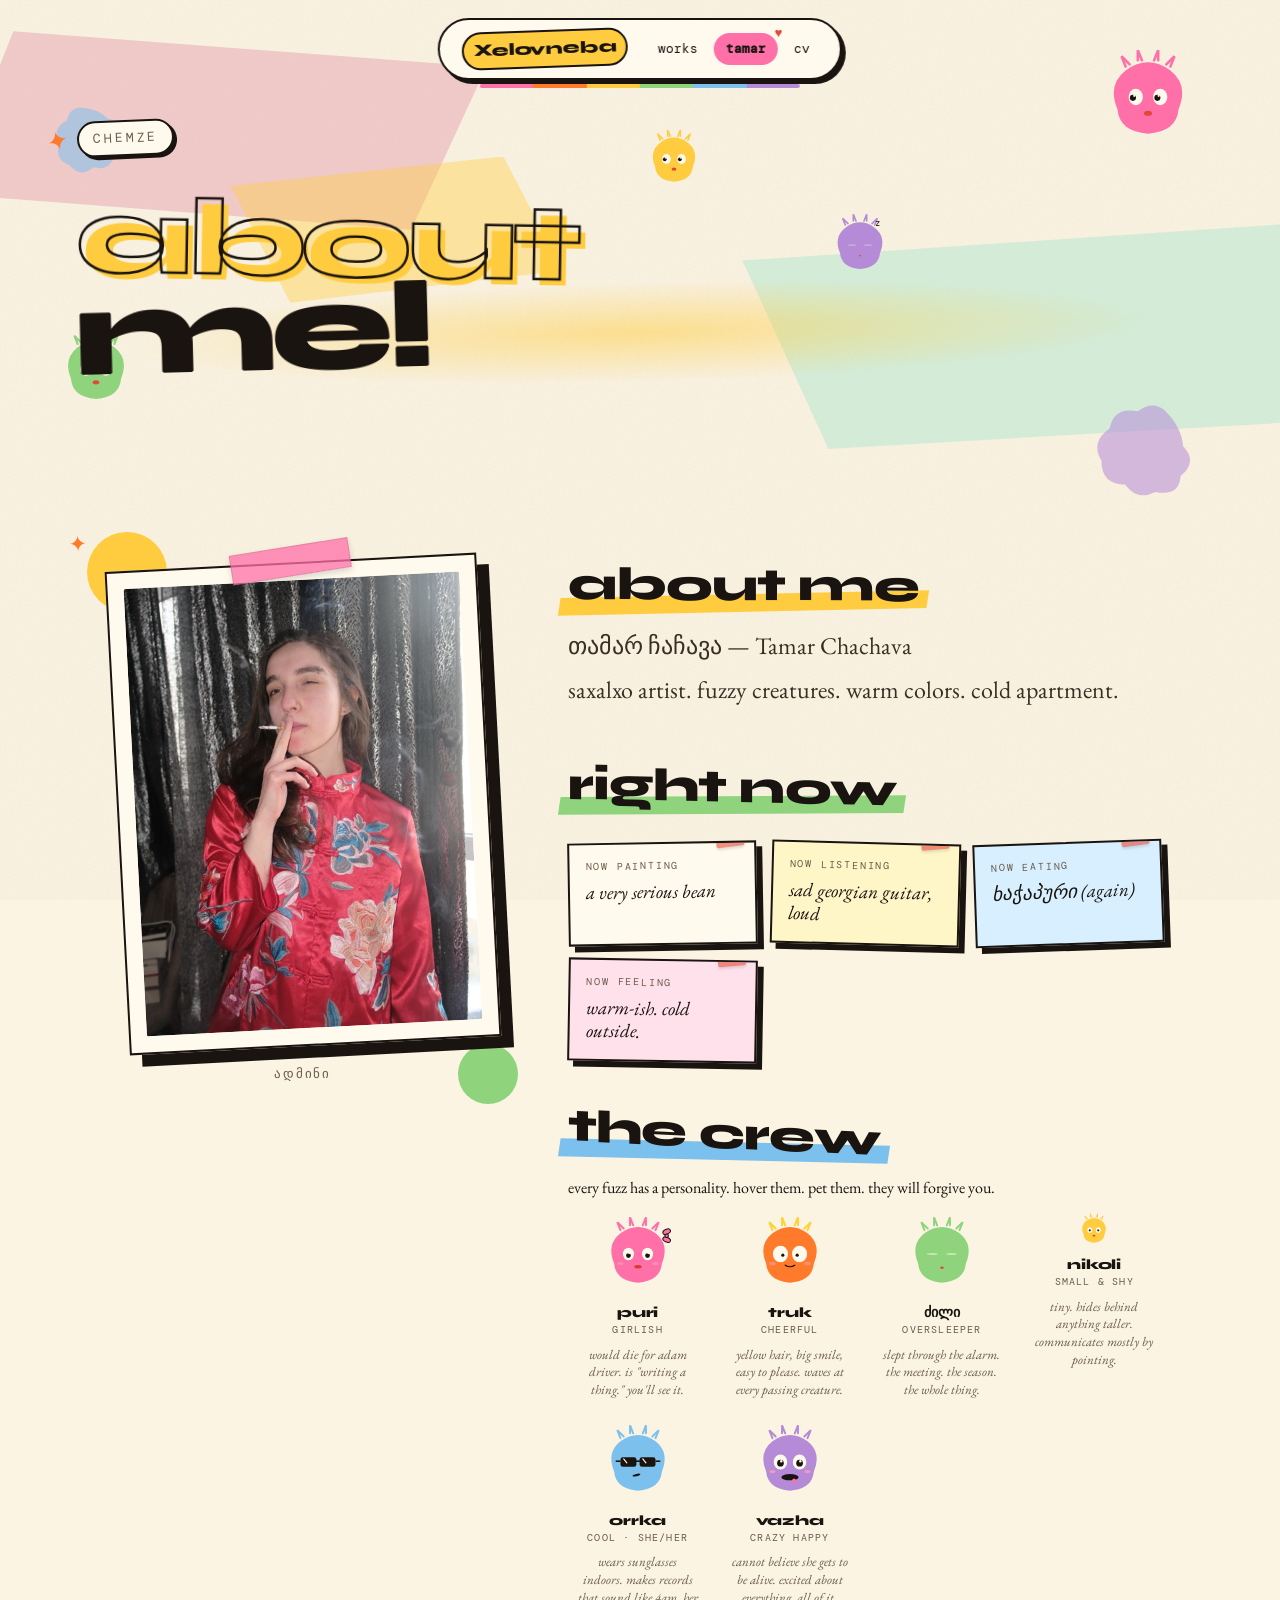
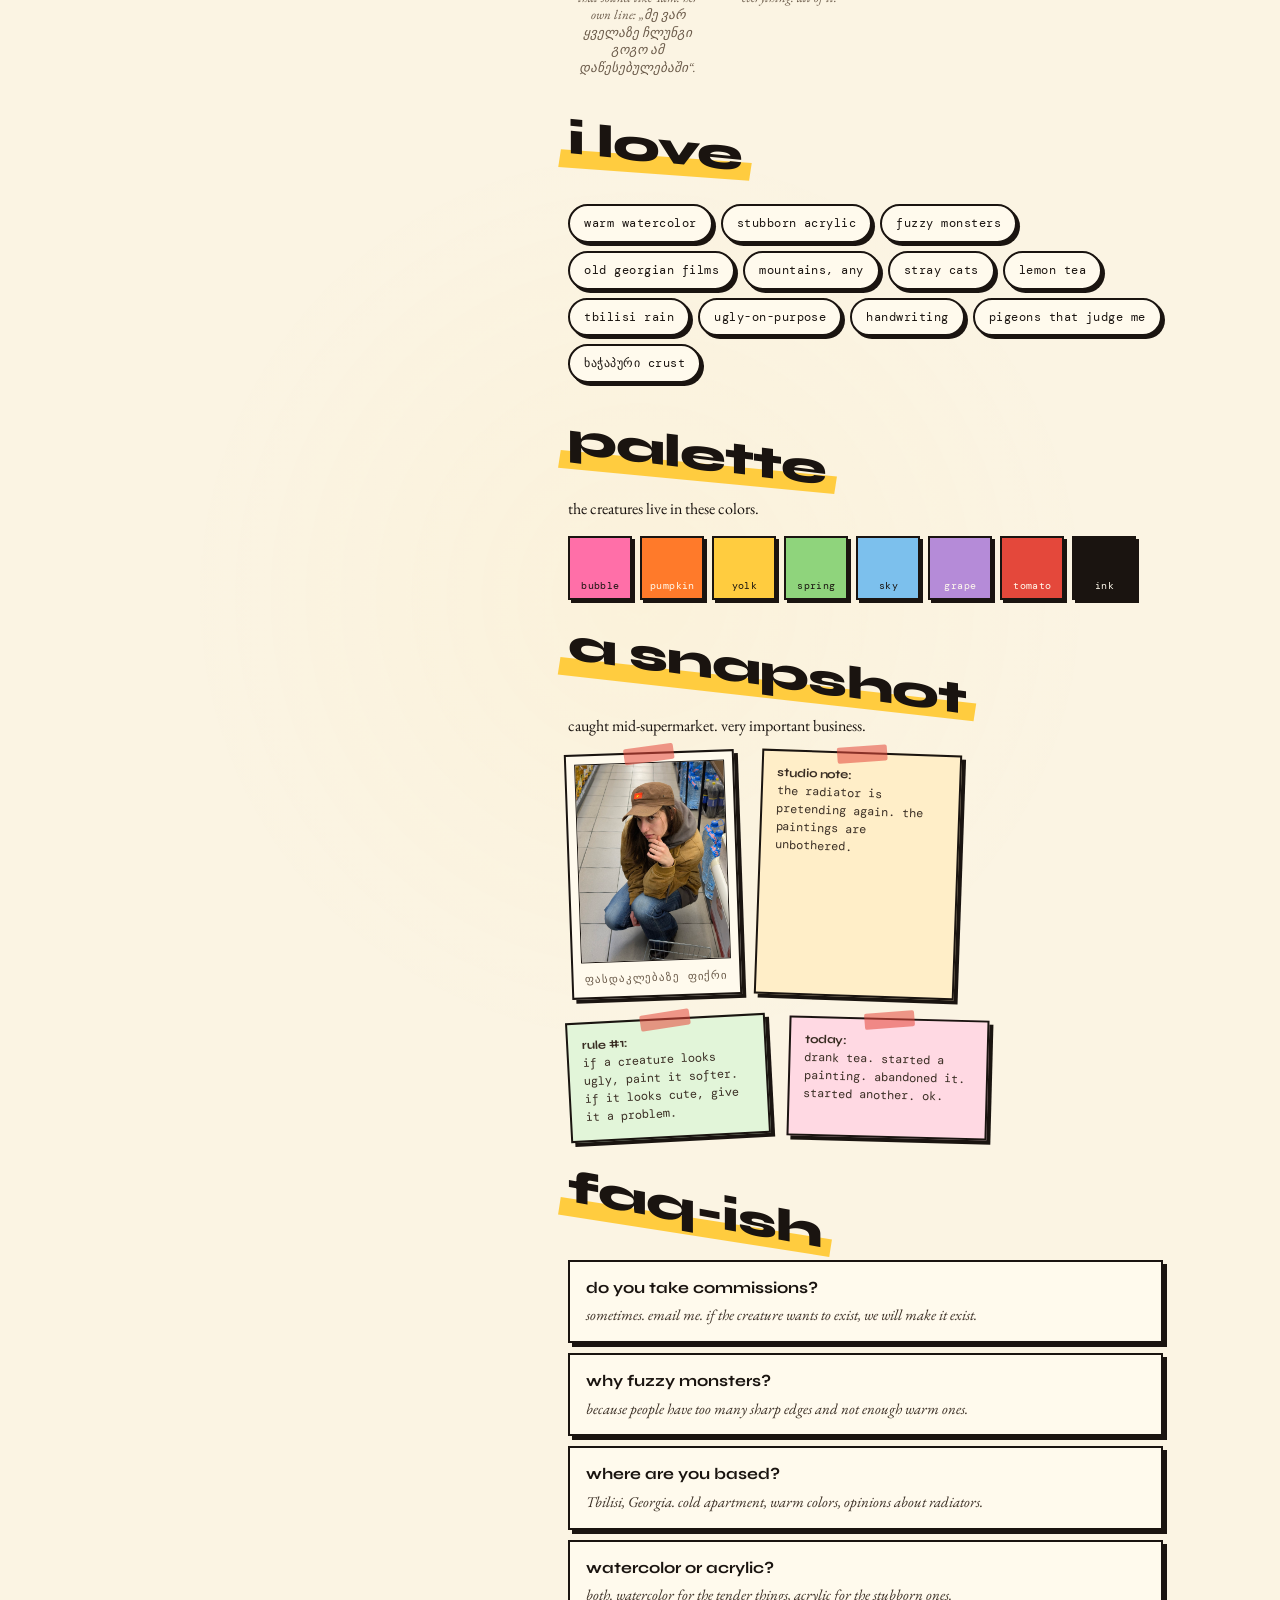
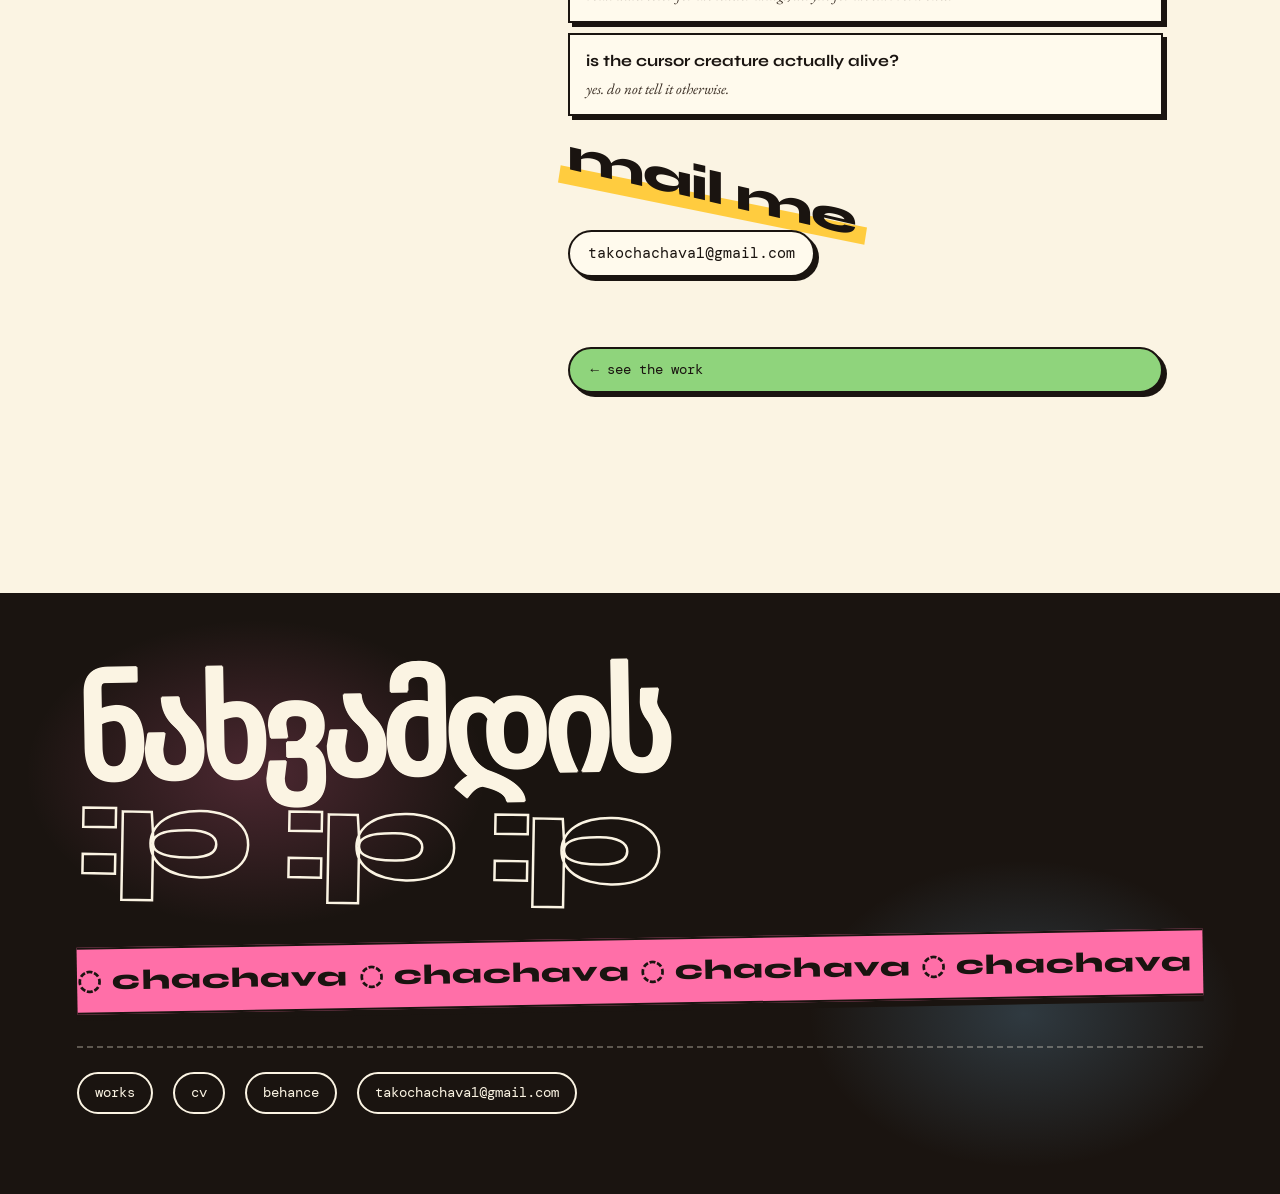
==== commit 1d73bef2: "chach" ====
--- a/about.html
+++ b/about.html
@@ -93,11 +93,11 @@
   }
   </script>
 
-  <link rel="icon" type="image/svg+xml" href="assets/favicon.svg?v=20260504" />
+  <link rel="icon" type="image/svg+xml" href="assets/favicon.svg?v=20260505" />
   <link rel="preconnect" href="https://fonts.googleapis.com" />
   <link rel="preconnect" href="https://fonts.gstatic.com" crossorigin />
   <link href="https://fonts.googleapis.com/css2?family=Syne:wght@400;700;800&family=EB+Garamond:ital,wght@0,400;0,500;1,400;1,500&family=DM+Mono:wght@300;400&display=swap" rel="stylesheet" />
-  <link rel="stylesheet" href="styles.css?v=20260504" />
+  <link rel="stylesheet" href="styles.css?v=20260505" />
 </head>
 <body>
 
@@ -433,7 +433,7 @@
     </div>
   </footer>
 
-  <script src="js/posts.js?v=20260504"></script>
-  <script src="script.js?v=20260504"></script>
+  <script src="js/posts.js?v=20260505"></script>
+  <script src="script.js?v=20260505"></script>
 </body>
 </html>
--- a/styles.css
+++ b/styles.css
@@ -142,6 +142,24 @@
 .cursor-creature.is-curious { width: 58px; height: 58px; }
 .cursor-creature.is-curious .cc-body { animation-duration: .9s; }
 .cursor-creature.is-curious .cc-eye  { transform: scale(1.25); }
+
+/* ── STATE: panicky (when over the sheep painting) ───
+   shakes the inner SVG only, so the parent's translate-to-cursor
+   isn't disturbed. eyes blow wide, body's wiggle speeds up. */
+.cursor-creature.is-panicky .cc-svg  { animation: cc-panic .14s ease-in-out infinite; }
+.cursor-creature.is-panicky .cc-body { animation-duration: .35s; }
+.cursor-creature.is-panicky .cc-eye  { transform: scale(1.45); }
+.cursor-creature.is-panicky .cc-pupil-l,
+.cursor-creature.is-panicky .cc-pupil-r { transform: scale(1.25); }
+.cursor-creature.is-panicky .cc-mouth { transform: scaleY(1.4); }
+@keyframes cc-panic {
+  0%, 100% { transform: translate(0, 0)        rotate(0); }
+  20%      { transform: translate(-1.6px, 1px)  rotate(-4deg); }
+  40%      { transform: translate(1.6px, -1px)  rotate(4deg); }
+  60%      { transform: translate(-1px, 1.4px)  rotate(-2deg); }
+  80%      { transform: translate(1px, -1.4px)  rotate(2deg); }
+}
+html.lite .cursor-creature.is-panicky .cc-svg { animation: none; }
 .cursor-creature.is-curious .cc-mouth { transform: scale(.6, 1.4); }
 
 /* ── STATE: dizzy (spun in a circle) ──────────── */
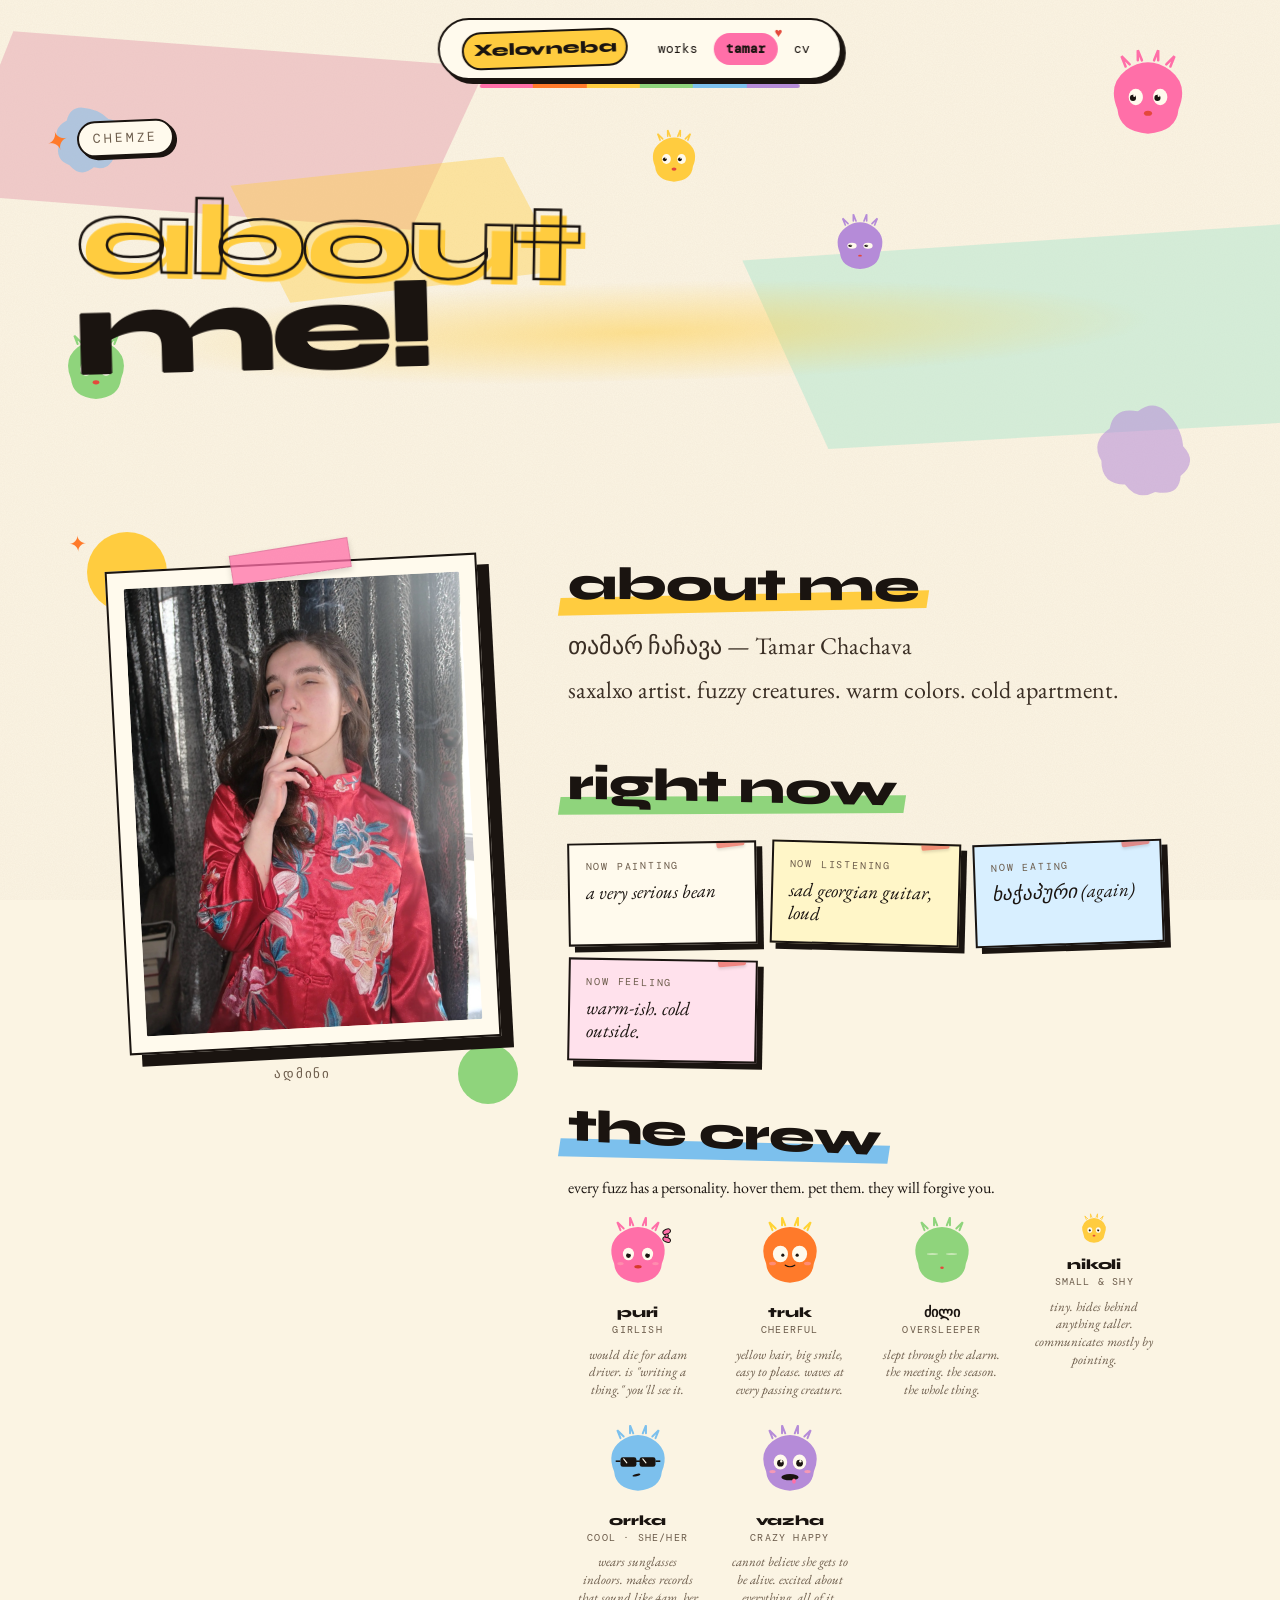
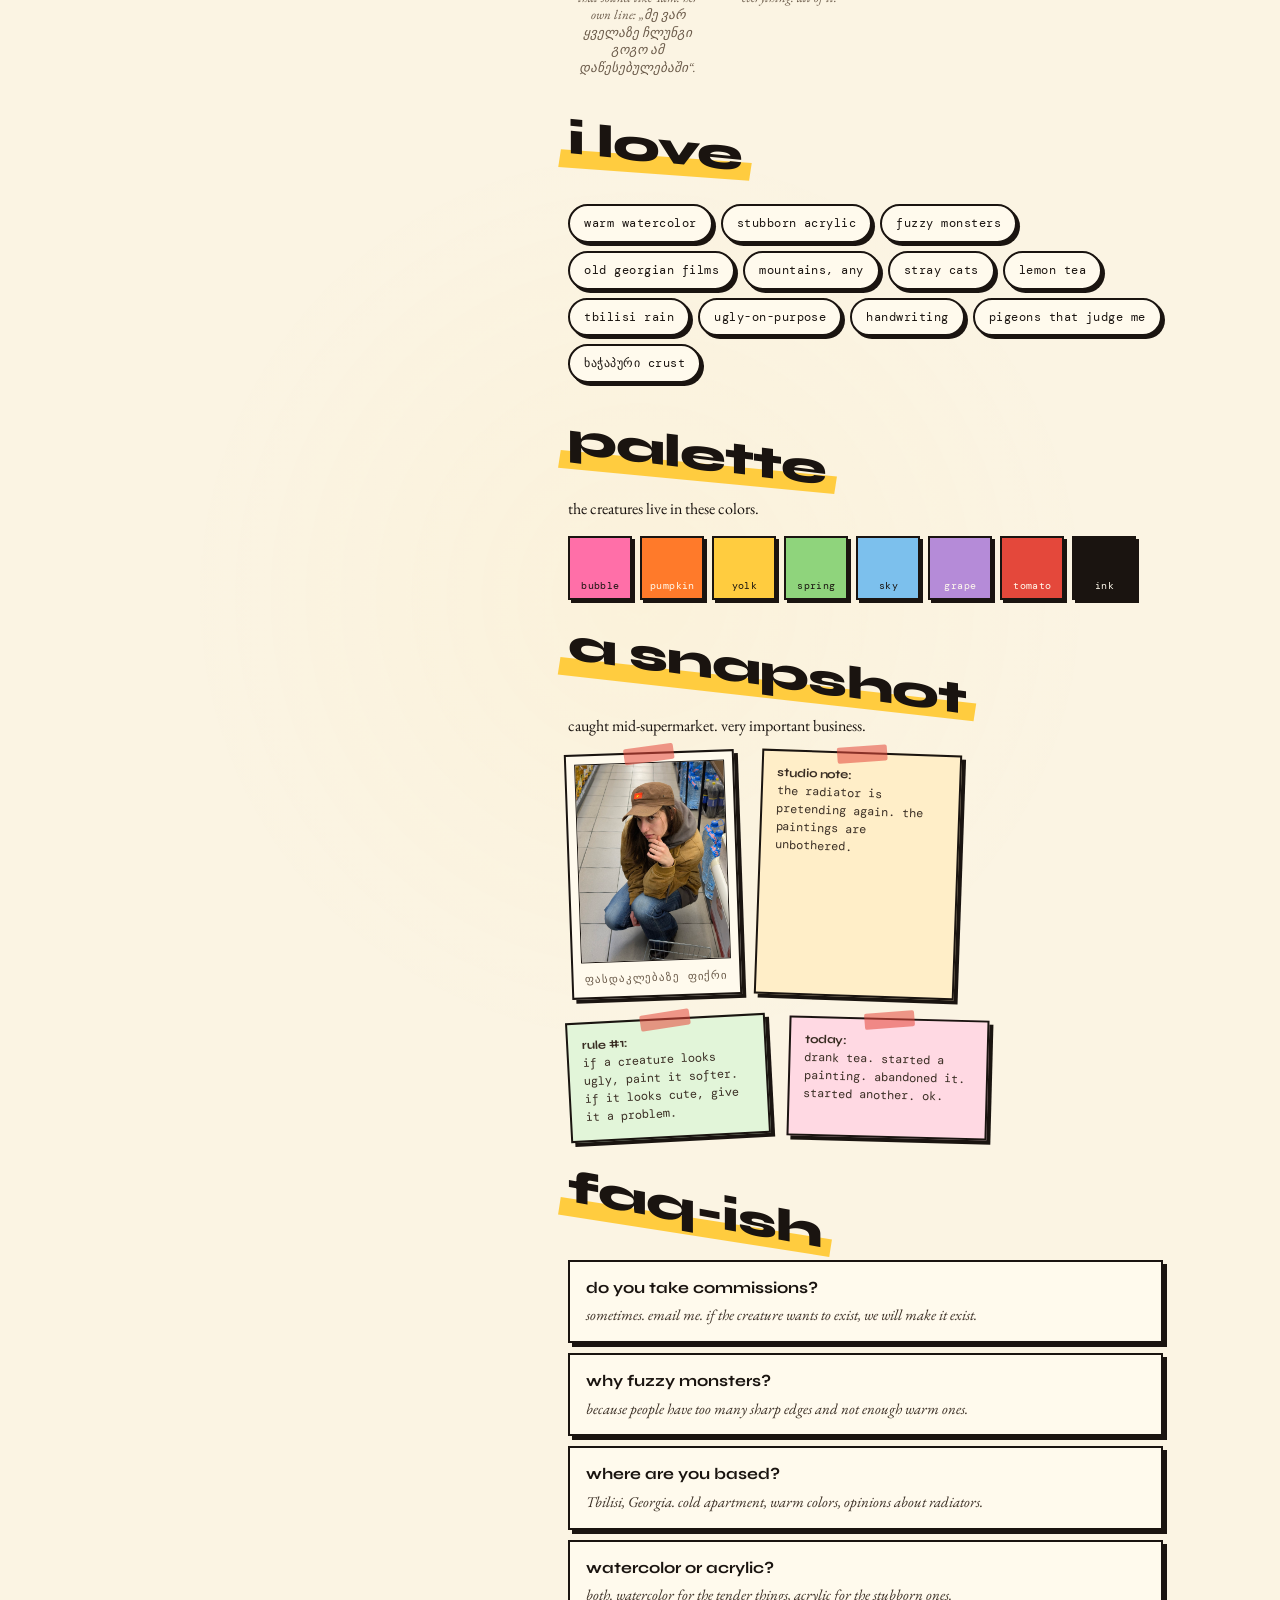
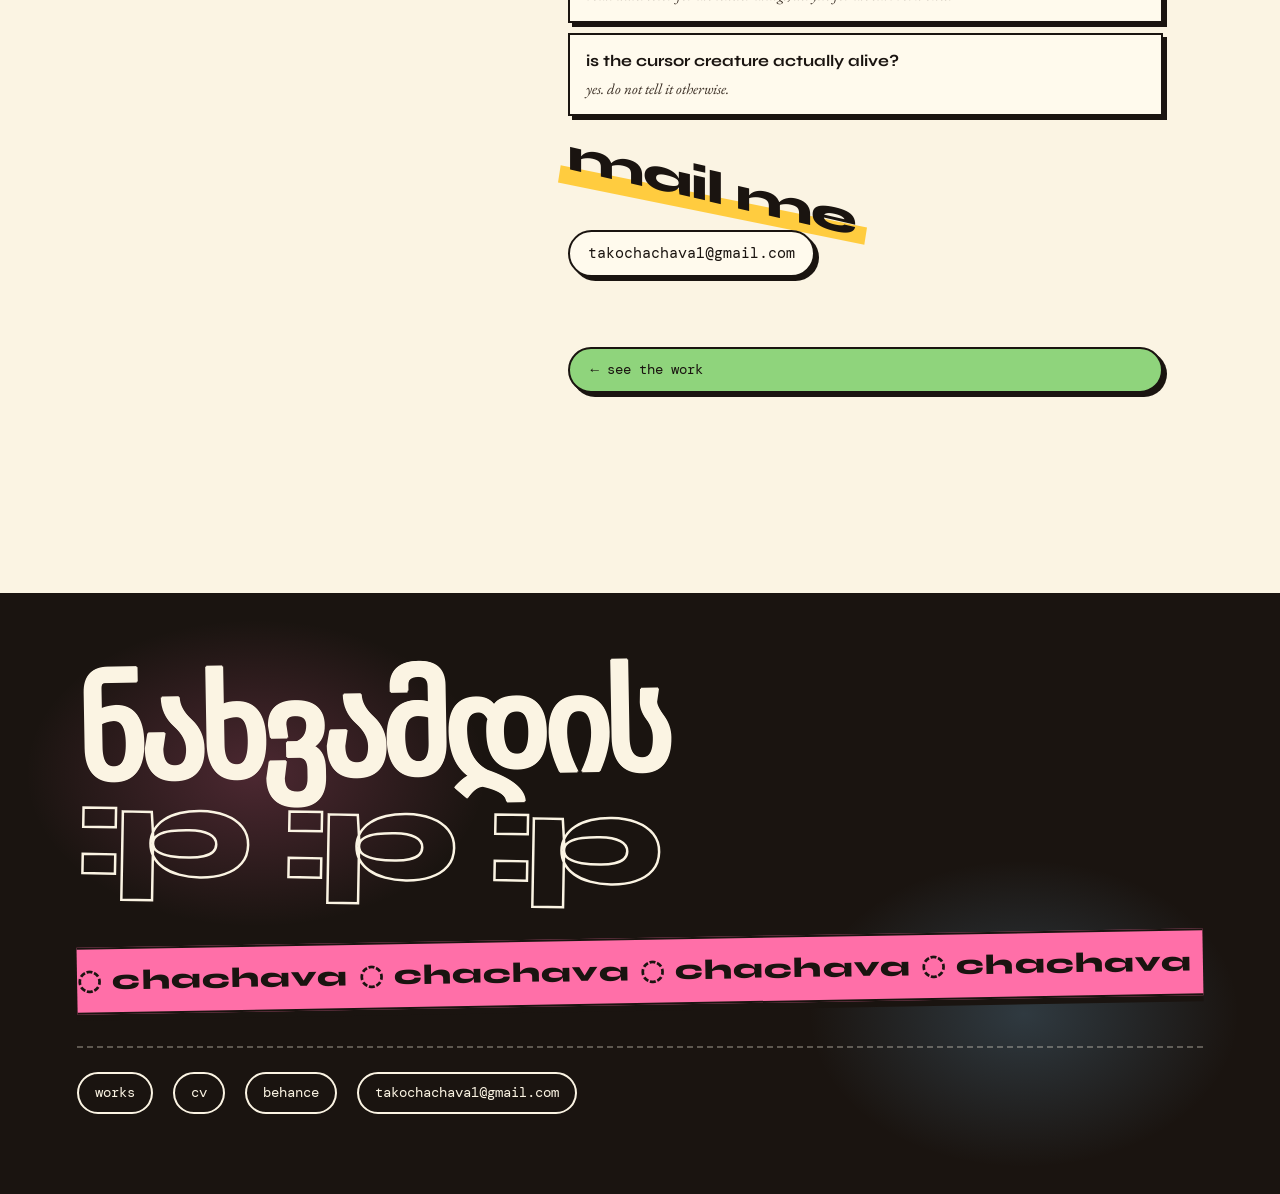
==== commit 83ee93ac: "chach" ====
--- a/about.html
+++ b/about.html
@@ -93,11 +93,11 @@
   }
   </script>
 
-  <link rel="icon" type="image/svg+xml" href="assets/favicon.svg?v=20260505" />
+  <link rel="icon" type="image/svg+xml" href="assets/favicon.svg?v=20260506" />
   <link rel="preconnect" href="https://fonts.googleapis.com" />
   <link rel="preconnect" href="https://fonts.gstatic.com" crossorigin />
   <link href="https://fonts.googleapis.com/css2?family=Syne:wght@400;700;800&family=EB+Garamond:ital,wght@0,400;0,500;1,400;1,500&family=DM+Mono:wght@300;400&display=swap" rel="stylesheet" />
-  <link rel="stylesheet" href="styles.css?v=20260505" />
+  <link rel="stylesheet" href="styles.css?v=20260506" />
 </head>
 <body>
 
@@ -433,7 +433,7 @@
     </div>
   </footer>
 
-  <script src="js/posts.js?v=20260505"></script>
-  <script src="script.js?v=20260505"></script>
+  <script src="js/posts.js?v=20260506"></script>
+  <script src="script.js?v=20260506"></script>
 </body>
 </html>
--- a/styles.css
+++ b/styles.css
@@ -145,21 +145,33 @@
 
 /* ── STATE: panicky (when over the sheep painting) ───
    shakes the inner SVG only, so the parent's translate-to-cursor
-   isn't disturbed. eyes blow wide, body's wiggle speeds up. */
-.cursor-creature.is-panicky .cc-svg  { animation: cc-panic .14s ease-in-out infinite; }
-.cursor-creature.is-panicky .cc-body { animation-duration: .35s; }
-.cursor-creature.is-panicky .cc-eye  { transform: scale(1.45); }
+   isn't disturbed. body hyperventilates fast, eyes blow wide,
+   pupils shrink (terrified pinpricks), mouth opens slightly. */
+.cursor-creature.is-panicky .cc-svg  { animation: cc-panic .11s linear infinite; }
+.cursor-creature.is-panicky .cc-body {
+  /* override the calm wiggle with a frantic, amplitude-boosted breath */
+  animation: cc-panic-breath .22s ease-in-out infinite !important;
+  transform-origin: 50% 60%;
+}
+.cursor-creature.is-panicky .cc-eye  { transform: scale(1.6); ry: 5; }
 .cursor-creature.is-panicky .cc-pupil-l,
-.cursor-creature.is-panicky .cc-pupil-r { transform: scale(1.25); }
-.cursor-creature.is-panicky .cc-mouth { transform: scaleY(1.4); }
+.cursor-creature.is-panicky .cc-pupil-r { transform: scale(.7); }
+.cursor-creature.is-panicky .cc-mouth { transform: scale(.7, 1.6); }
 @keyframes cc-panic {
-  0%, 100% { transform: translate(0, 0)        rotate(0); }
-  20%      { transform: translate(-1.6px, 1px)  rotate(-4deg); }
-  40%      { transform: translate(1.6px, -1px)  rotate(4deg); }
-  60%      { transform: translate(-1px, 1.4px)  rotate(-2deg); }
-  80%      { transform: translate(1px, -1.4px)  rotate(2deg); }
-}
-html.lite .cursor-creature.is-panicky .cc-svg { animation: none; }
+  0%   { transform: translate(0, 0)         rotate(0);    }
+  20%  { transform: translate(-3.5px, 2px)  rotate(-7deg); }
+  40%  { transform: translate(3.5px, -2px)  rotate(7deg);  }
+  60%  { transform: translate(-2.5px, 3px)  rotate(-5deg); }
+  80%  { transform: translate(2.5px, -3px)  rotate(5deg);  }
+  100% { transform: translate(0, 0)         rotate(0);    }
+}
+@keyframes cc-panic-breath {
+  /* much faster + bigger rotation than the calm cc-wiggle */
+  0%, 100% { transform: rotate(-9deg) scale(.94); }
+  50%      { transform: rotate(9deg)  scale(1.10); }
+}
+html.lite .cursor-creature.is-panicky .cc-svg  { animation: none; }
+html.lite .cursor-creature.is-panicky .cc-body { animation-duration: .4s !important; }
 .cursor-creature.is-curious .cc-mouth { transform: scale(.6, 1.4); }
 
 /* ── STATE: dizzy (spun in a circle) ──────────── */
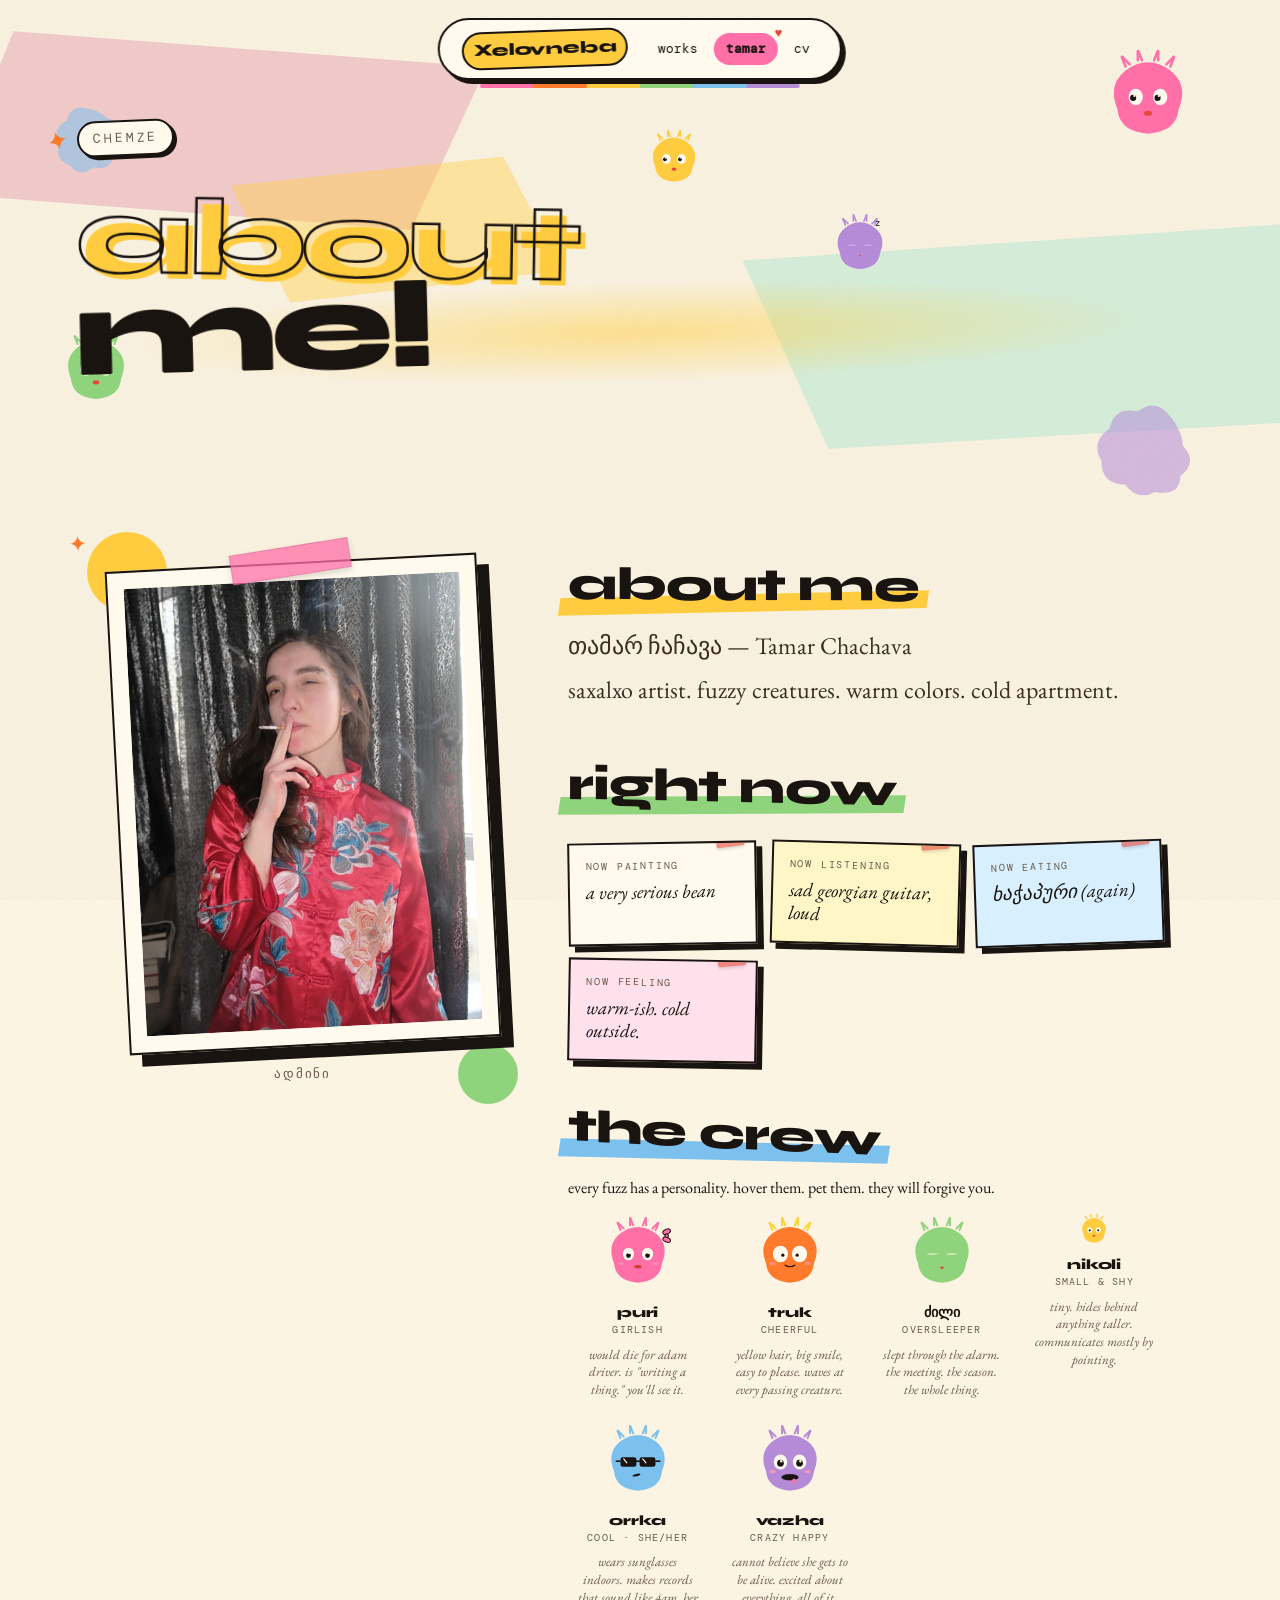
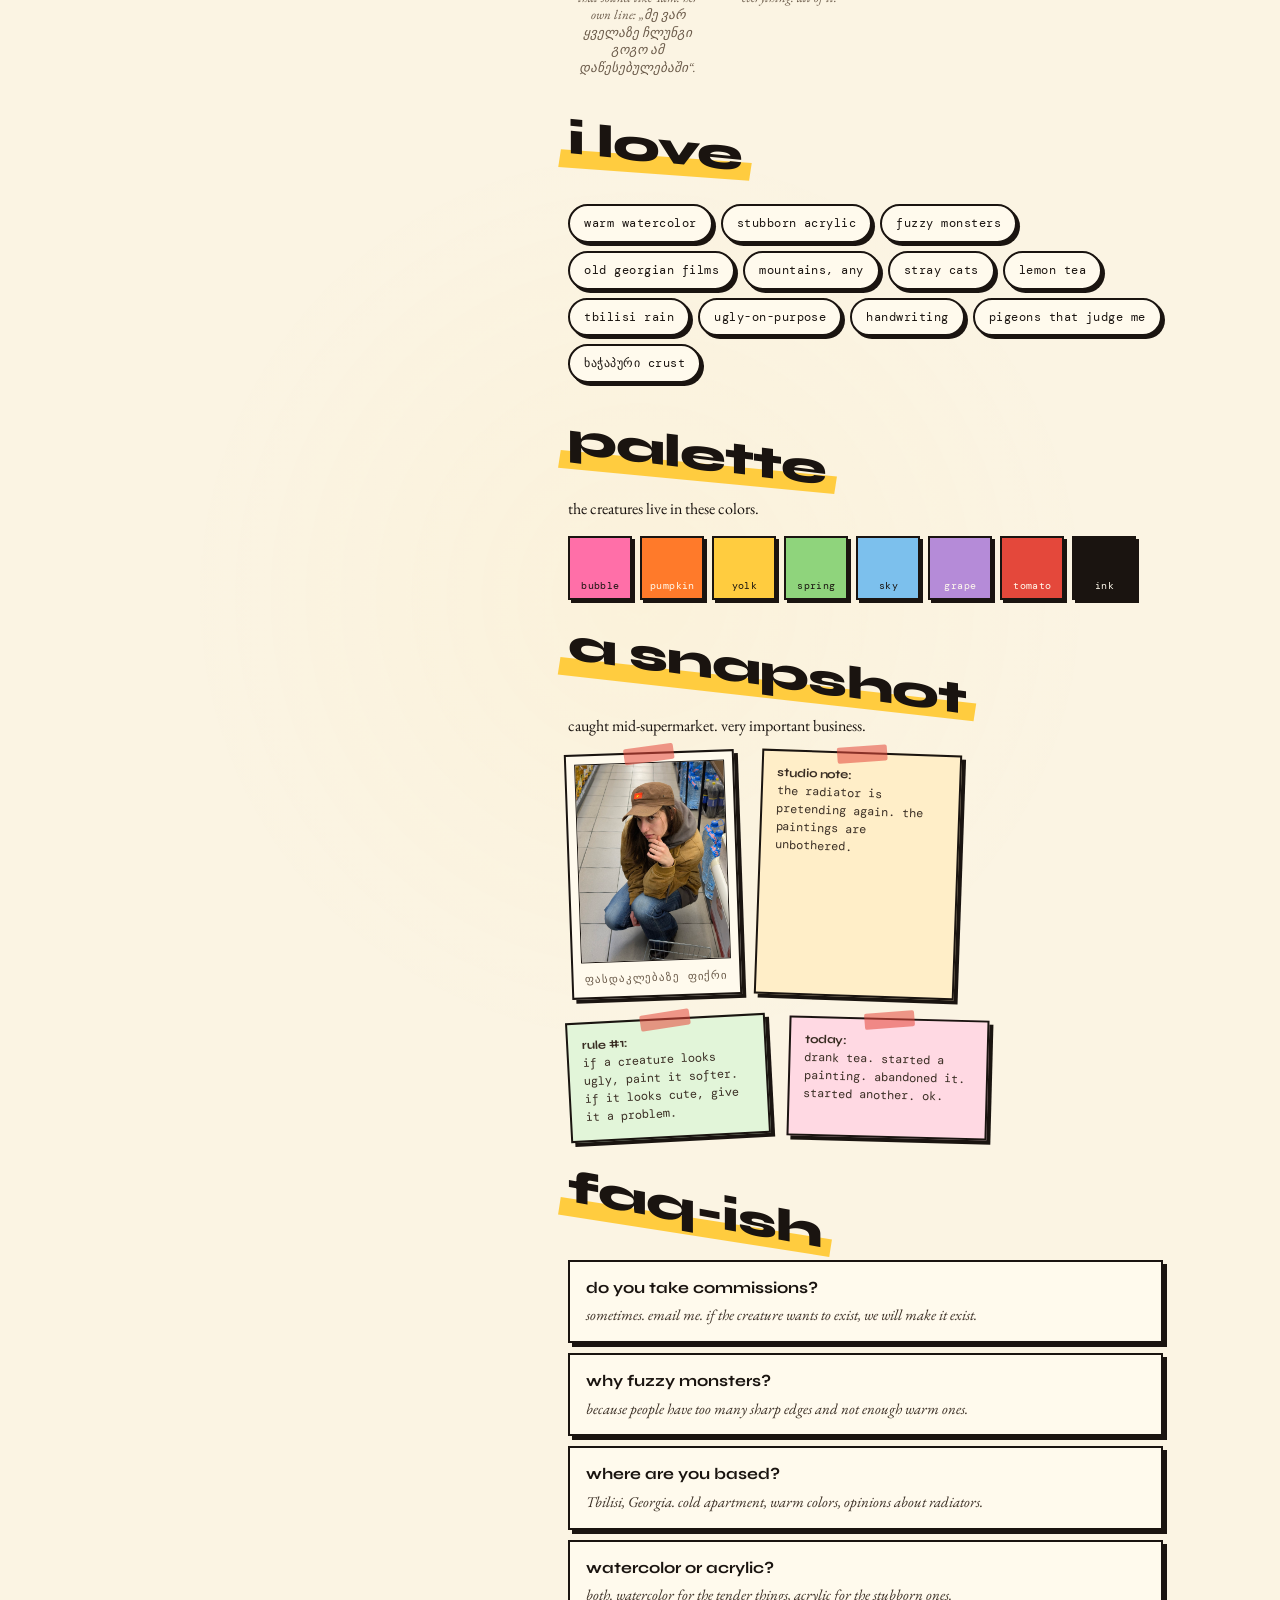
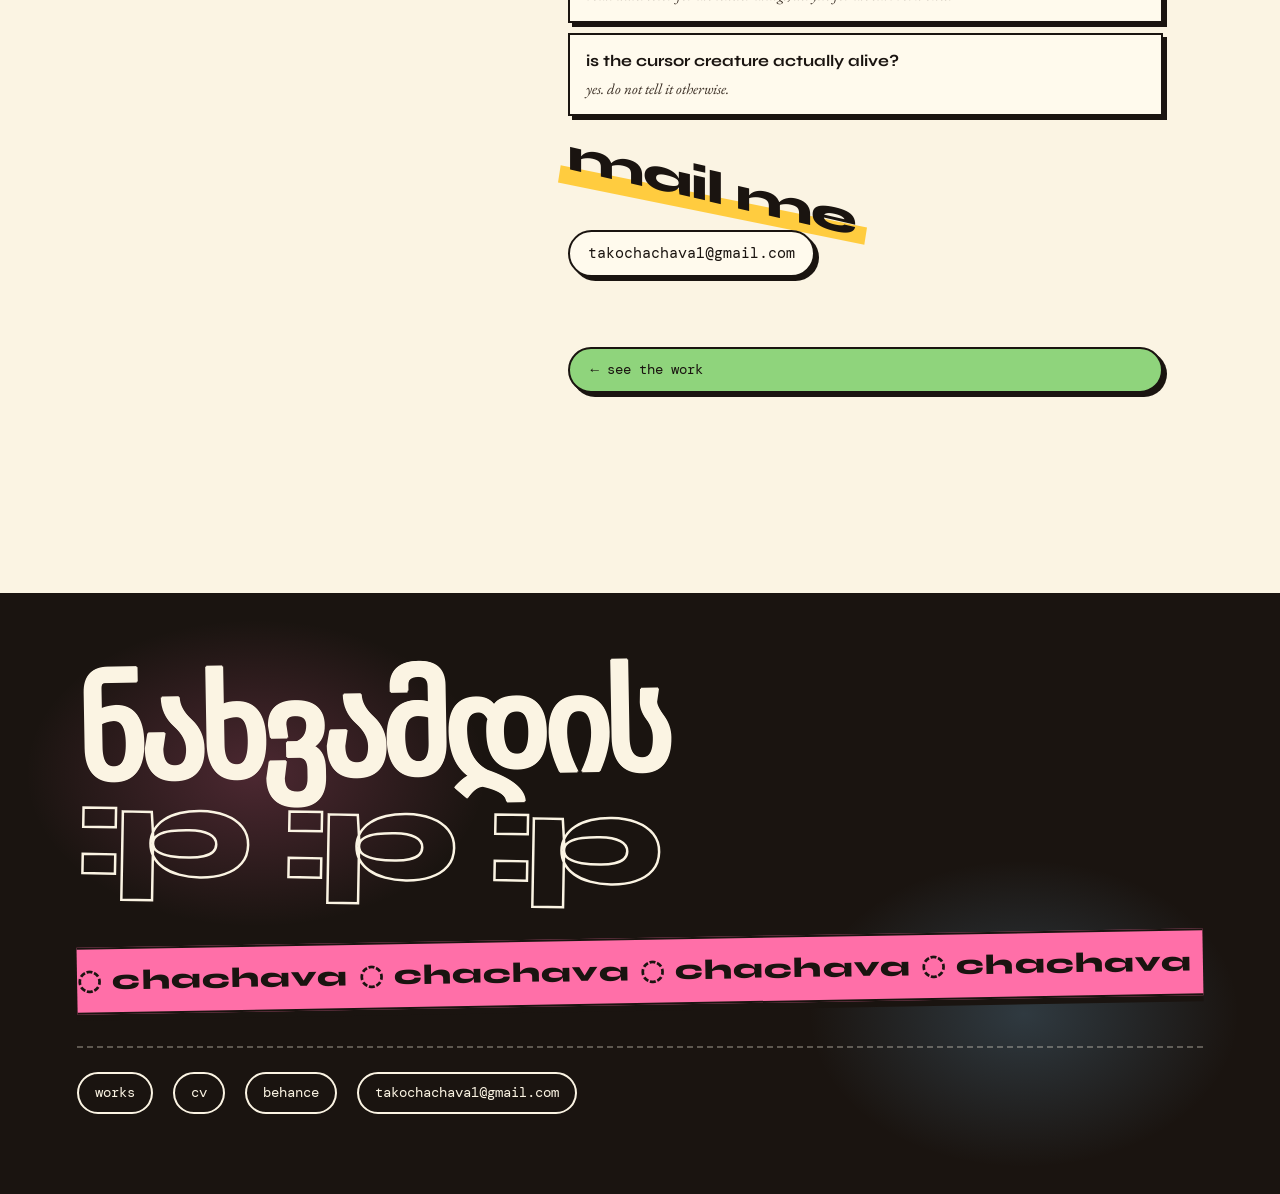
==== commit 910f2ea9: "chach" ====
--- a/about.html
+++ b/about.html
@@ -93,11 +93,11 @@
   }
   </script>
 
-  <link rel="icon" type="image/svg+xml" href="assets/favicon.svg?v=20260506" />
+  <link rel="icon" type="image/svg+xml" href="assets/favicon.svg?v=20260507" />
   <link rel="preconnect" href="https://fonts.googleapis.com" />
   <link rel="preconnect" href="https://fonts.gstatic.com" crossorigin />
   <link href="https://fonts.googleapis.com/css2?family=Syne:wght@400;700;800&family=EB+Garamond:ital,wght@0,400;0,500;1,400;1,500&family=DM+Mono:wght@300;400&display=swap" rel="stylesheet" />
-  <link rel="stylesheet" href="styles.css?v=20260506" />
+  <link rel="stylesheet" href="styles.css?v=20260507" />
 </head>
 <body>
 
@@ -433,7 +433,7 @@
     </div>
   </footer>
 
-  <script src="js/posts.js?v=20260506"></script>
-  <script src="script.js?v=20260506"></script>
+  <script src="js/posts.js?v=20260507"></script>
+  <script src="script.js?v=20260507"></script>
 </body>
 </html>
--- a/styles.css
+++ b/styles.css
@@ -143,35 +143,28 @@
 .cursor-creature.is-curious .cc-body { animation-duration: .9s; }
 .cursor-creature.is-curious .cc-eye  { transform: scale(1.25); }
 
-/* ── STATE: panicky (when over the sheep painting) ───
-   shakes the inner SVG only, so the parent's translate-to-cursor
-   isn't disturbed. body hyperventilates fast, eyes blow wide,
-   pupils shrink (terrified pinpricks), mouth opens slightly. */
-.cursor-creature.is-panicky .cc-svg  { animation: cc-panic .11s linear infinite; }
+/* ── STATE: panicky (used over the sheep + three-monkeys paintings) ───
+   subtle hyperventilation — faster breath + a small SVG tremor.
+   no facial distortion (kept her cute). only the rhythm changes. */
+.cursor-creature.is-panicky .cc-svg  { animation: cc-panic .22s ease-in-out infinite; }
 .cursor-creature.is-panicky .cc-body {
-  /* override the calm wiggle with a frantic, amplitude-boosted breath */
-  animation: cc-panic-breath .22s ease-in-out infinite !important;
+  /* faster breath than calm but same amplitude — reads as nervous,
+     not grotesque. */
+  animation: cc-panic-breath .42s ease-in-out infinite !important;
   transform-origin: 50% 60%;
 }
-.cursor-creature.is-panicky .cc-eye  { transform: scale(1.6); ry: 5; }
-.cursor-creature.is-panicky .cc-pupil-l,
-.cursor-creature.is-panicky .cc-pupil-r { transform: scale(.7); }
-.cursor-creature.is-panicky .cc-mouth { transform: scale(.7, 1.6); }
 @keyframes cc-panic {
-  0%   { transform: translate(0, 0)         rotate(0);    }
-  20%  { transform: translate(-3.5px, 2px)  rotate(-7deg); }
-  40%  { transform: translate(3.5px, -2px)  rotate(7deg);  }
-  60%  { transform: translate(-2.5px, 3px)  rotate(-5deg); }
-  80%  { transform: translate(2.5px, -3px)  rotate(5deg);  }
-  100% { transform: translate(0, 0)         rotate(0);    }
+  0%, 100% { transform: translate(0, 0); }
+  25%      { transform: translate(-1.2px, .8px); }
+  50%      { transform: translate(1.2px, -.8px); }
+  75%      { transform: translate(-.8px, 1.2px); }
 }
 @keyframes cc-panic-breath {
-  /* much faster + bigger rotation than the calm cc-wiggle */
-  0%, 100% { transform: rotate(-9deg) scale(.94); }
-  50%      { transform: rotate(9deg)  scale(1.10); }
+  0%, 100% { transform: rotate(-5deg) scale(1); }
+  50%      { transform: rotate(5deg)  scale(1.04); }
 }
 html.lite .cursor-creature.is-panicky .cc-svg  { animation: none; }
-html.lite .cursor-creature.is-panicky .cc-body { animation-duration: .4s !important; }
+html.lite .cursor-creature.is-panicky .cc-body { animation-duration: .55s !important; }
 .cursor-creature.is-curious .cc-mouth { transform: scale(.6, 1.4); }
 
 /* ── STATE: dizzy (spun in a circle) ──────────── */
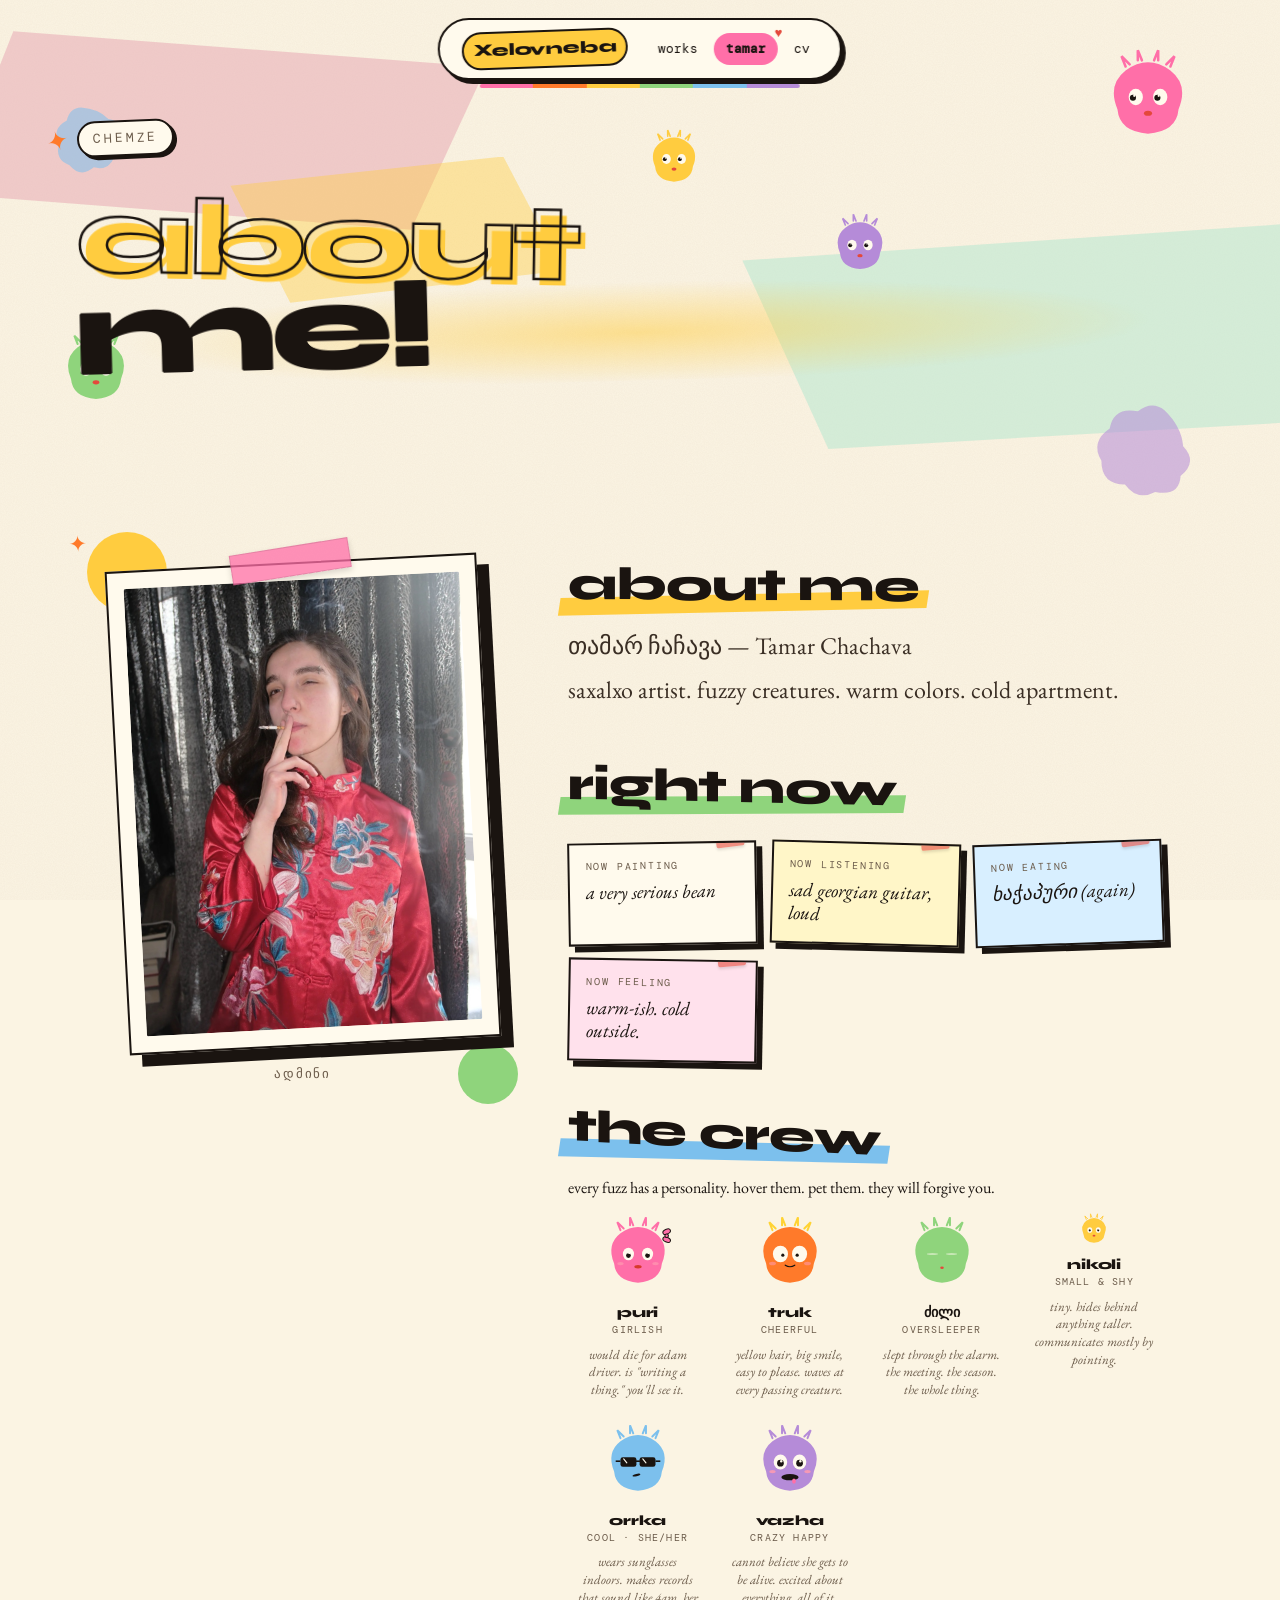
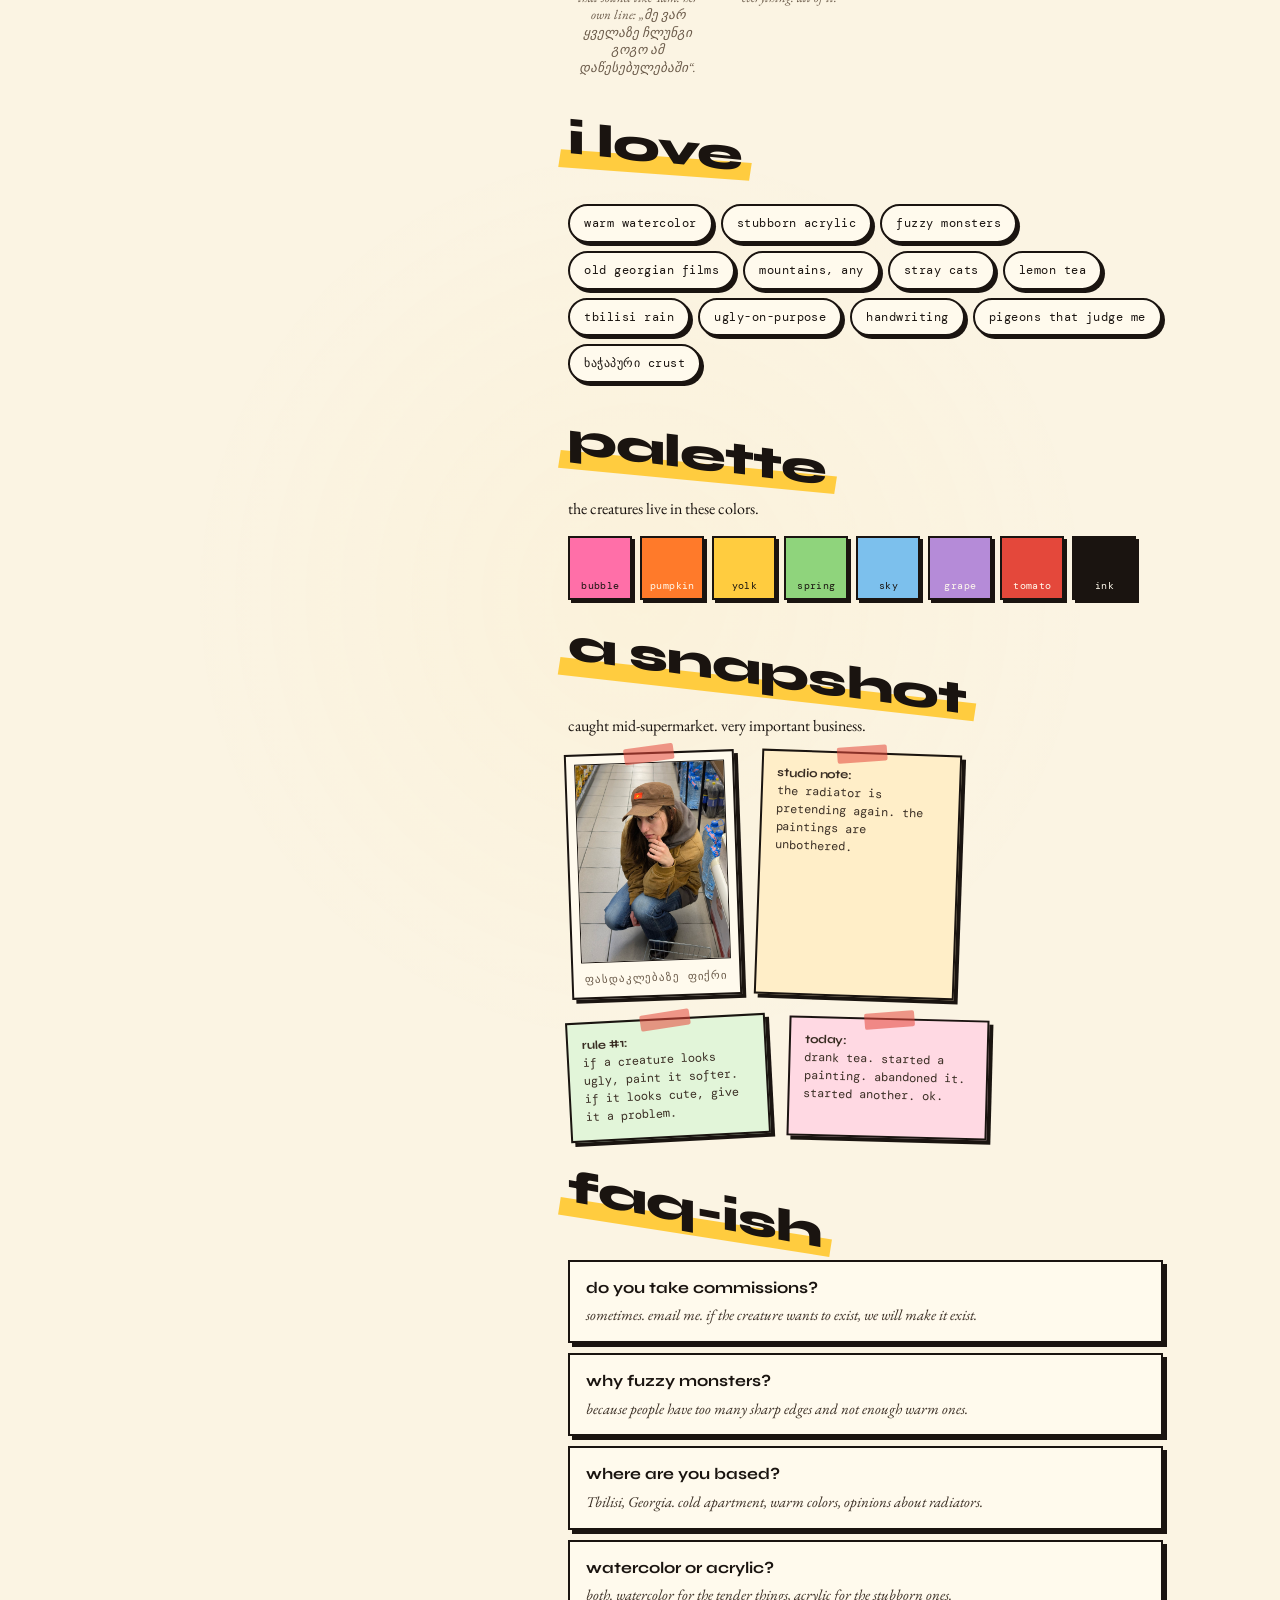
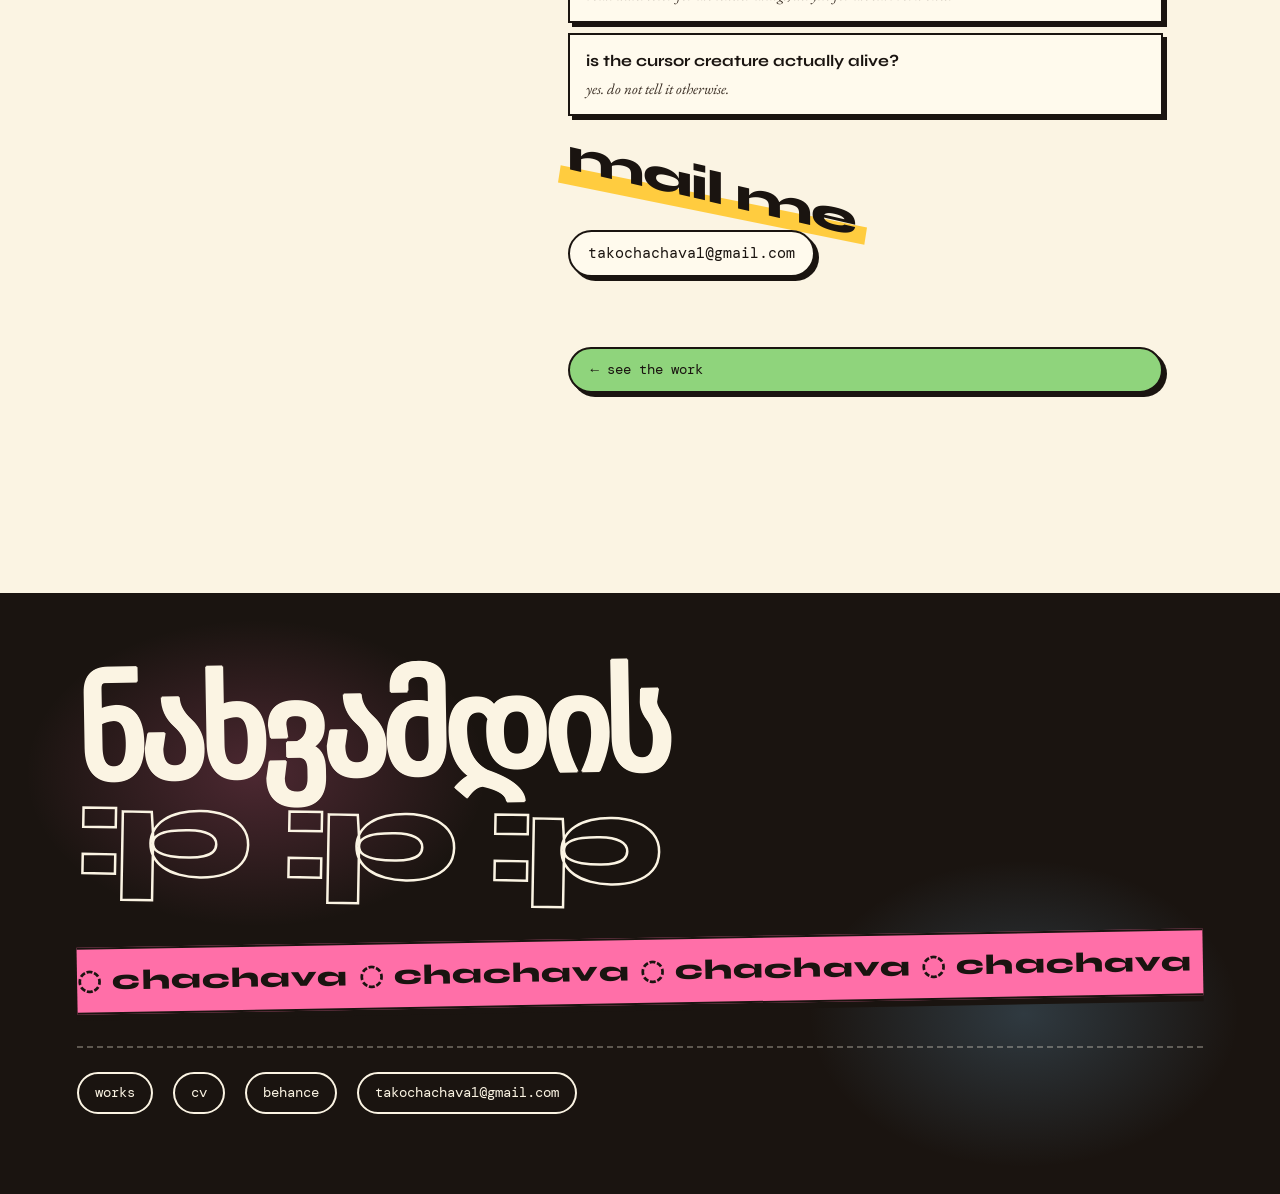
==== commit b45d4ad9: "chach" ====
--- a/about.html
+++ b/about.html
@@ -93,11 +93,11 @@
   }
   </script>
 
-  <link rel="icon" type="image/svg+xml" href="assets/favicon.svg?v=20260507" />
+  <link rel="icon" type="image/svg+xml" href="assets/favicon.svg?v=20260508" />
   <link rel="preconnect" href="https://fonts.googleapis.com" />
   <link rel="preconnect" href="https://fonts.gstatic.com" crossorigin />
   <link href="https://fonts.googleapis.com/css2?family=Syne:wght@400;700;800&family=EB+Garamond:ital,wght@0,400;0,500;1,400;1,500&family=DM+Mono:wght@300;400&display=swap" rel="stylesheet" />
-  <link rel="stylesheet" href="styles.css?v=20260507" />
+  <link rel="stylesheet" href="styles.css?v=20260508" />
 </head>
 <body>
 
@@ -433,7 +433,7 @@
     </div>
   </footer>
 
-  <script src="js/posts.js?v=20260507"></script>
-  <script src="script.js?v=20260507"></script>
+  <script src="js/posts.js?v=20260508"></script>
+  <script src="script.js?v=20260508"></script>
 </body>
 </html>
--- a/styles.css
+++ b/styles.css
@@ -144,27 +144,19 @@
 .cursor-creature.is-curious .cc-eye  { transform: scale(1.25); }
 
 /* ── STATE: panicky (used over the sheep + three-monkeys paintings) ───
-   subtle hyperventilation — faster breath + a small SVG tremor.
-   no facial distortion (kept her cute). only the rhythm changes. */
+   keep her face untouched — only the RHYTHM changes. her existing
+   cc-wiggle animation just runs much faster, plus a tiny tremor on
+   the whole svg. zero eye/mouth distortion. */
+.cursor-creature.is-panicky .cc-body { animation-duration: .28s !important; }
 .cursor-creature.is-panicky .cc-svg  { animation: cc-panic .22s ease-in-out infinite; }
-.cursor-creature.is-panicky .cc-body {
-  /* faster breath than calm but same amplitude — reads as nervous,
-     not grotesque. */
-  animation: cc-panic-breath .42s ease-in-out infinite !important;
-  transform-origin: 50% 60%;
-}
 @keyframes cc-panic {
   0%, 100% { transform: translate(0, 0); }
   25%      { transform: translate(-1.2px, .8px); }
   50%      { transform: translate(1.2px, -.8px); }
   75%      { transform: translate(-.8px, 1.2px); }
 }
-@keyframes cc-panic-breath {
-  0%, 100% { transform: rotate(-5deg) scale(1); }
-  50%      { transform: rotate(5deg)  scale(1.04); }
-}
 html.lite .cursor-creature.is-panicky .cc-svg  { animation: none; }
-html.lite .cursor-creature.is-panicky .cc-body { animation-duration: .55s !important; }
+html.lite .cursor-creature.is-panicky .cc-body { animation-duration: .5s !important; }
 .cursor-creature.is-curious .cc-mouth { transform: scale(.6, 1.4); }
 
 /* ── STATE: dizzy (spun in a circle) ──────────── */
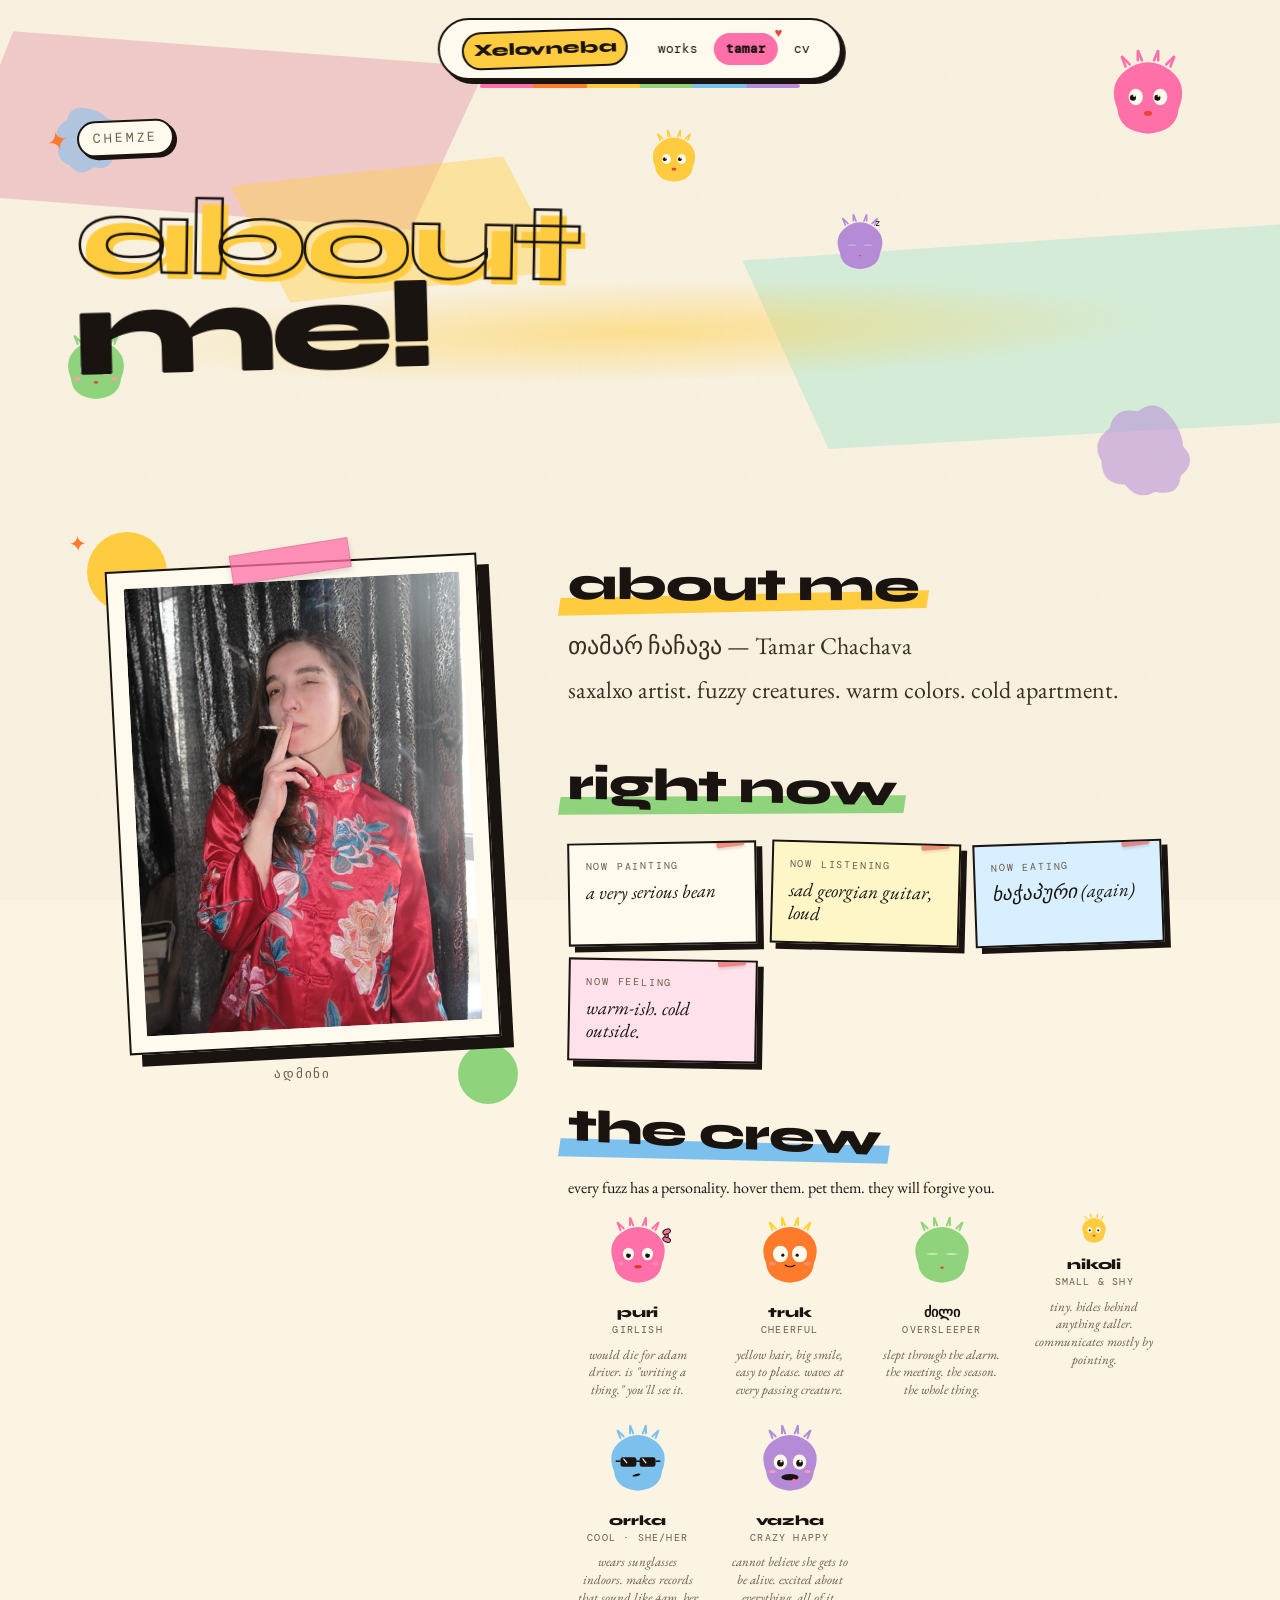
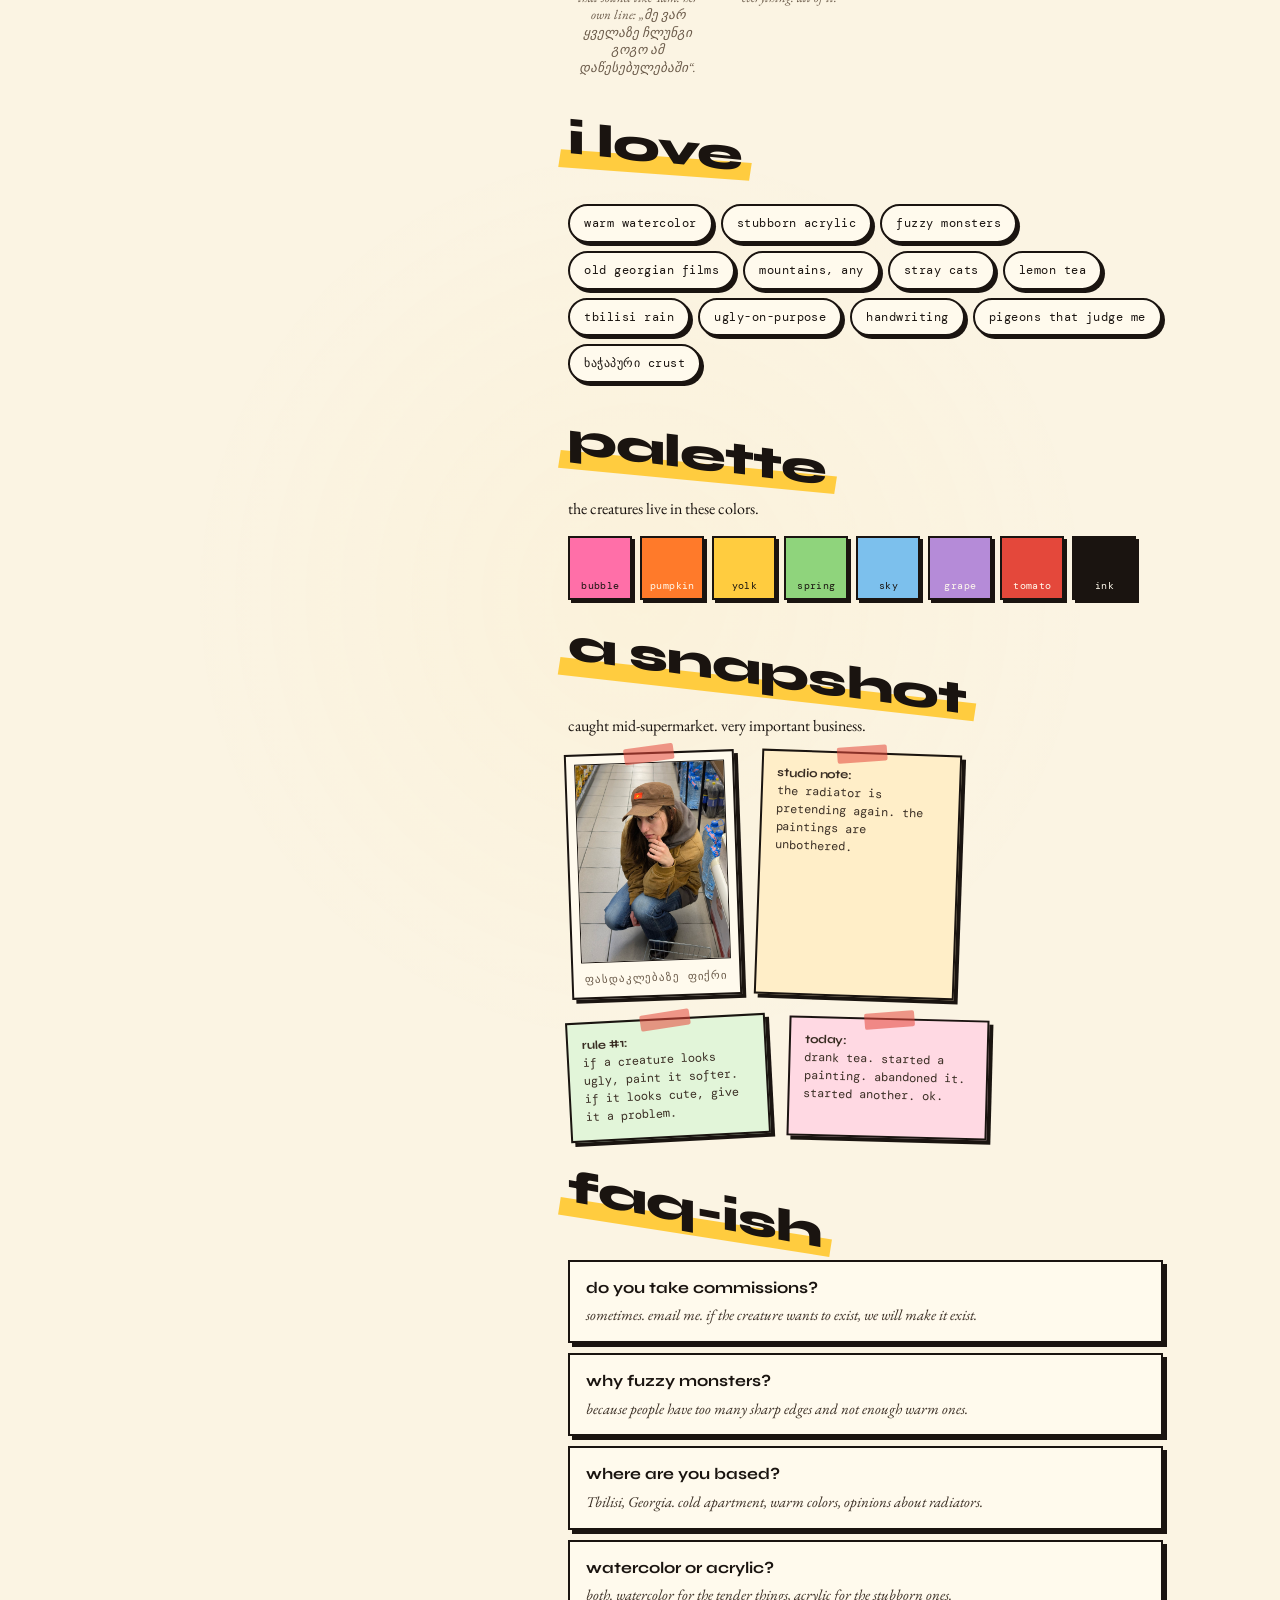
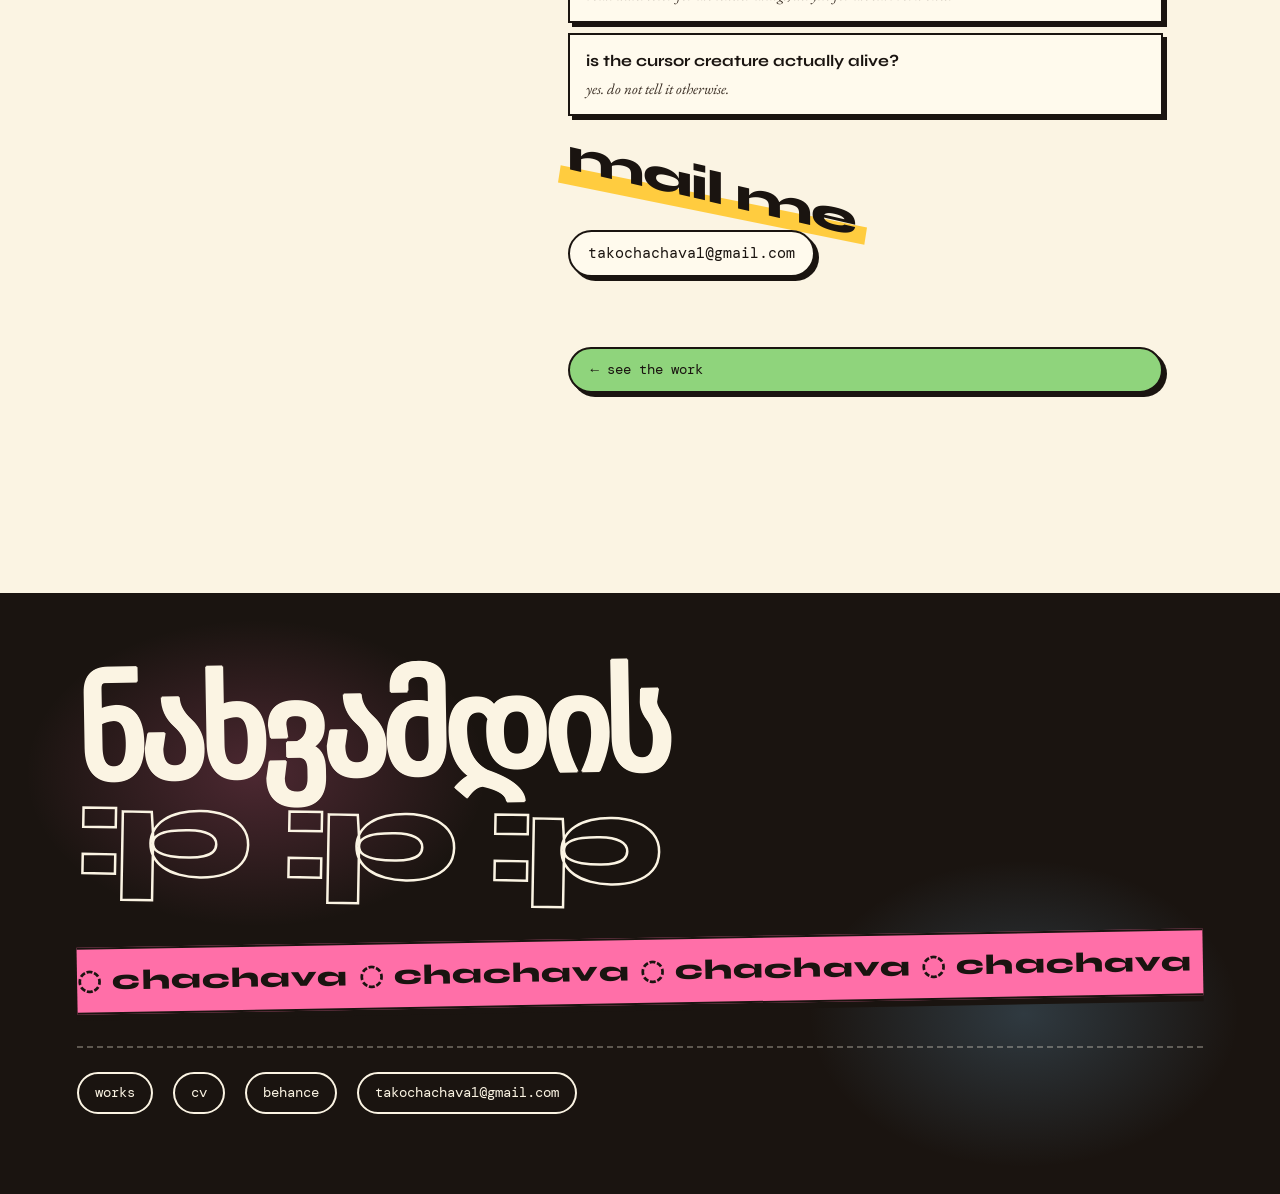
==== commit 6410cc25: "chach" ====
--- a/about.html
+++ b/about.html
@@ -93,11 +93,11 @@
   }
   </script>
 
-  <link rel="icon" type="image/svg+xml" href="assets/favicon.svg?v=20260508" />
+  <link rel="icon" type="image/svg+xml" href="assets/favicon.svg?v=20260509" />
   <link rel="preconnect" href="https://fonts.googleapis.com" />
   <link rel="preconnect" href="https://fonts.gstatic.com" crossorigin />
   <link href="https://fonts.googleapis.com/css2?family=Syne:wght@400;700;800&family=EB+Garamond:ital,wght@0,400;0,500;1,400;1,500&family=DM+Mono:wght@300;400&display=swap" rel="stylesheet" />
-  <link rel="stylesheet" href="styles.css?v=20260508" />
+  <link rel="stylesheet" href="styles.css?v=20260509" />
 </head>
 <body>
 
@@ -433,7 +433,7 @@
     </div>
   </footer>
 
-  <script src="js/posts.js?v=20260508"></script>
-  <script src="script.js?v=20260508"></script>
+  <script src="js/posts.js?v=20260509"></script>
+  <script src="script.js?v=20260509"></script>
 </body>
 </html>
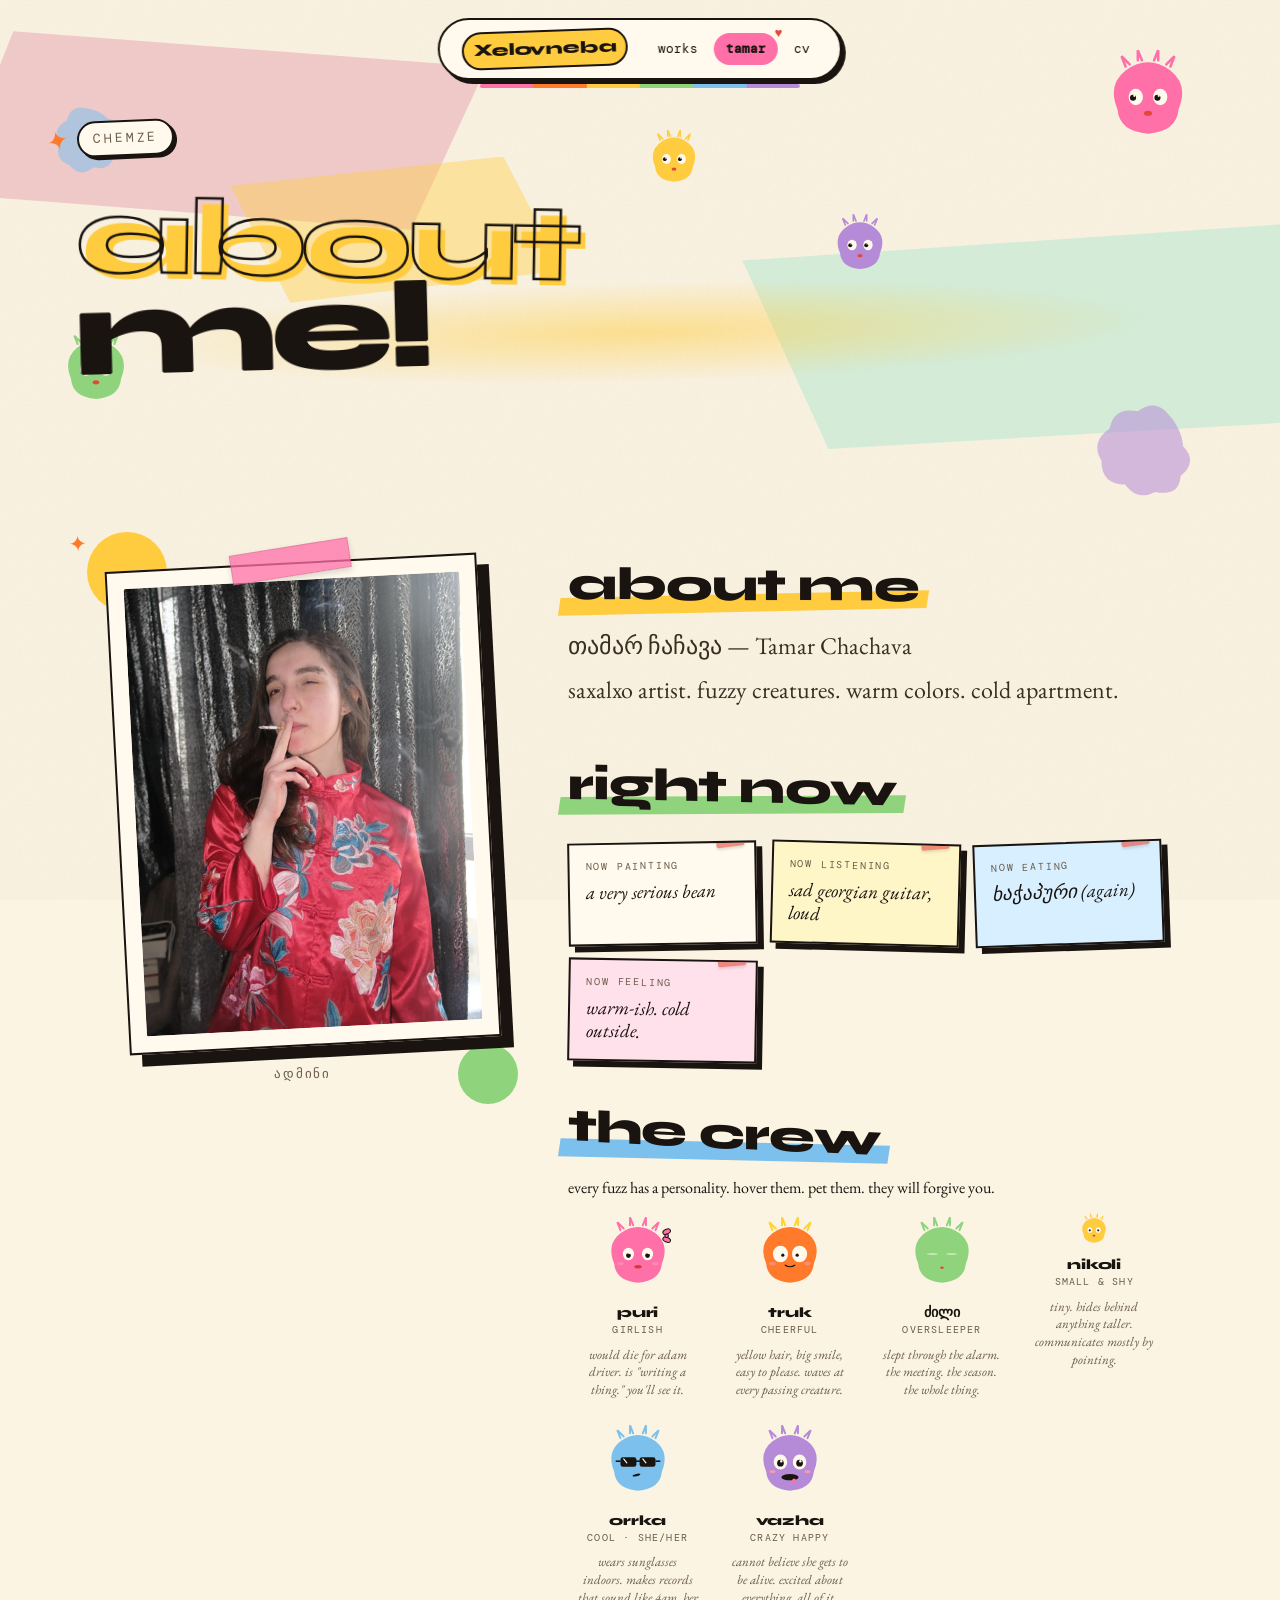
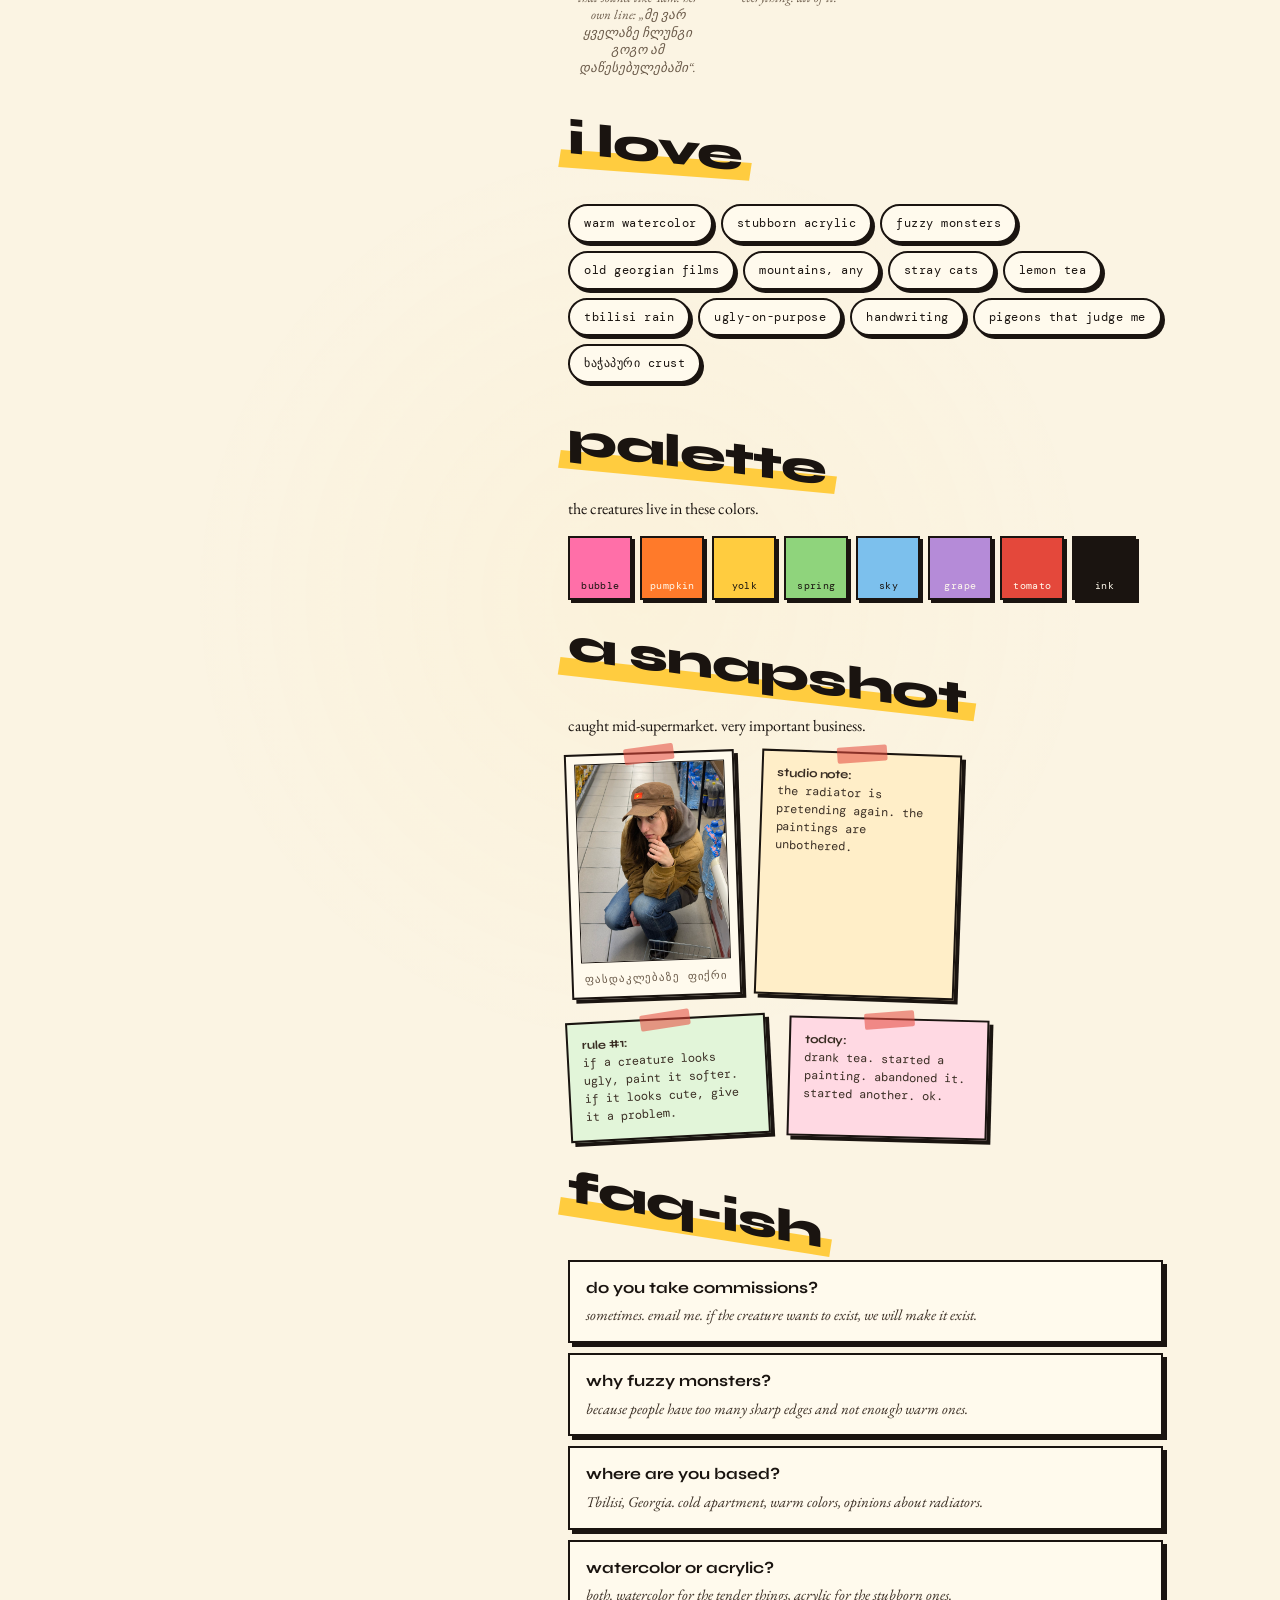
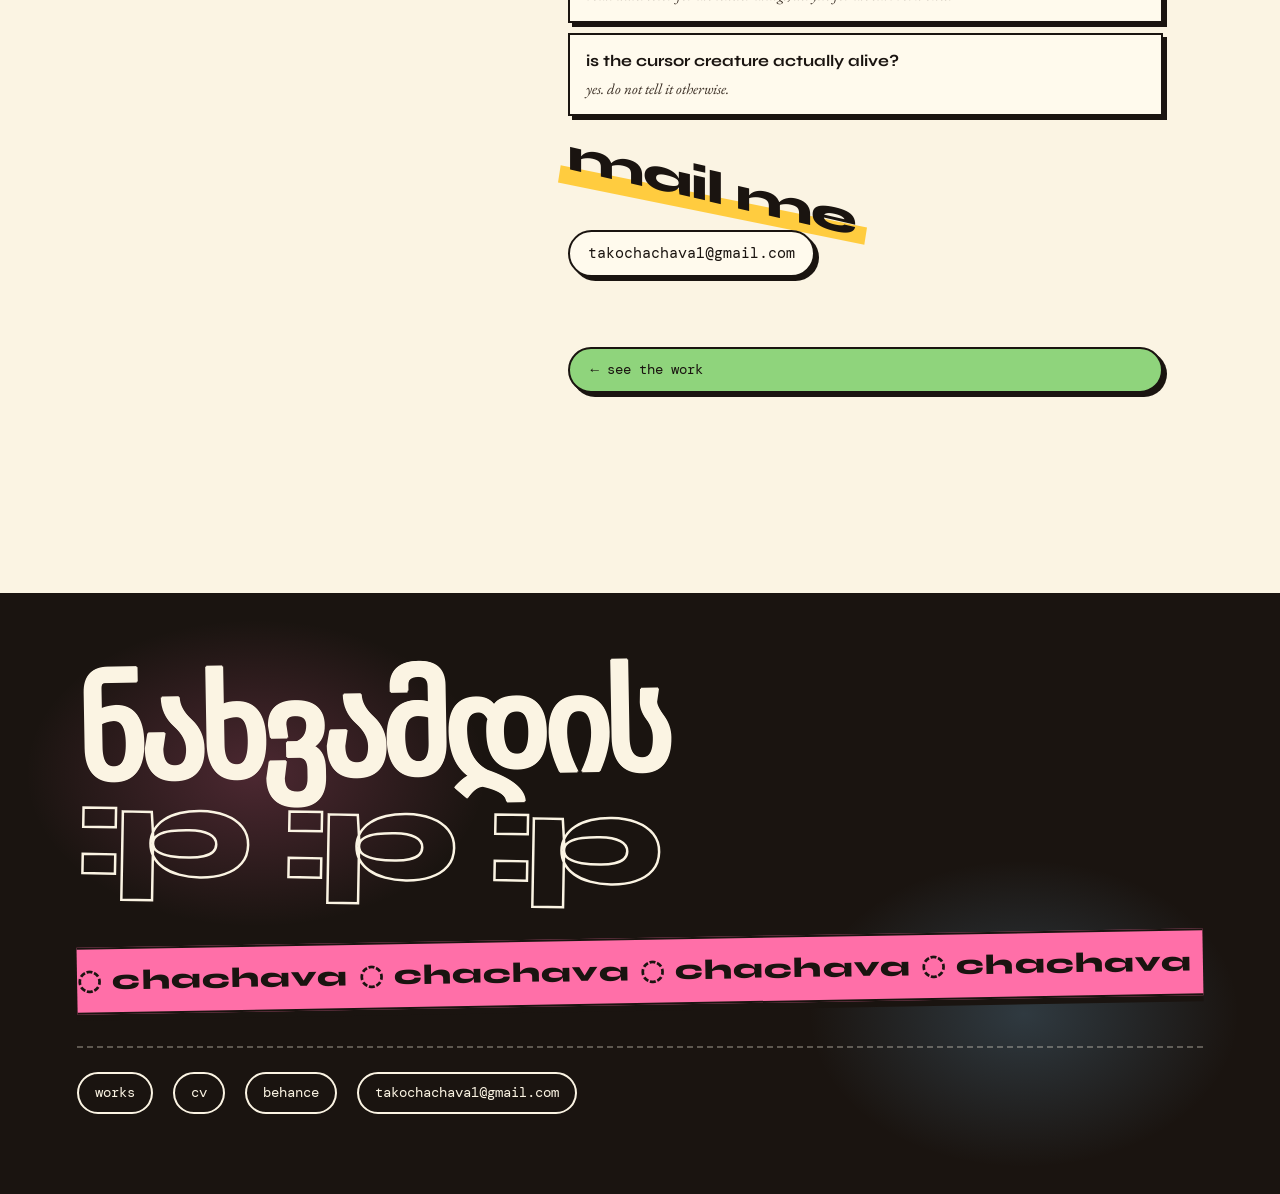
==== commit 77fcdd9e: "chach" ====
--- a/about.html
+++ b/about.html
@@ -93,11 +93,11 @@
   }
   </script>
 
-  <link rel="icon" type="image/svg+xml" href="assets/favicon.svg?v=20260509" />
+  <link rel="icon" type="image/svg+xml" href="assets/favicon.svg?v=20260510" />
   <link rel="preconnect" href="https://fonts.googleapis.com" />
   <link rel="preconnect" href="https://fonts.gstatic.com" crossorigin />
   <link href="https://fonts.googleapis.com/css2?family=Syne:wght@400;700;800&family=EB+Garamond:ital,wght@0,400;0,500;1,400;1,500&family=DM+Mono:wght@300;400&display=swap" rel="stylesheet" />
-  <link rel="stylesheet" href="styles.css?v=20260509" />
+  <link rel="stylesheet" href="styles.css?v=20260510" />
 </head>
 <body>
 
@@ -433,7 +433,7 @@
     </div>
   </footer>
 
-  <script src="js/posts.js?v=20260509"></script>
-  <script src="script.js?v=20260509"></script>
+  <script src="js/posts.js?v=20260510"></script>
+  <script src="script.js?v=20260510"></script>
 </body>
 </html>
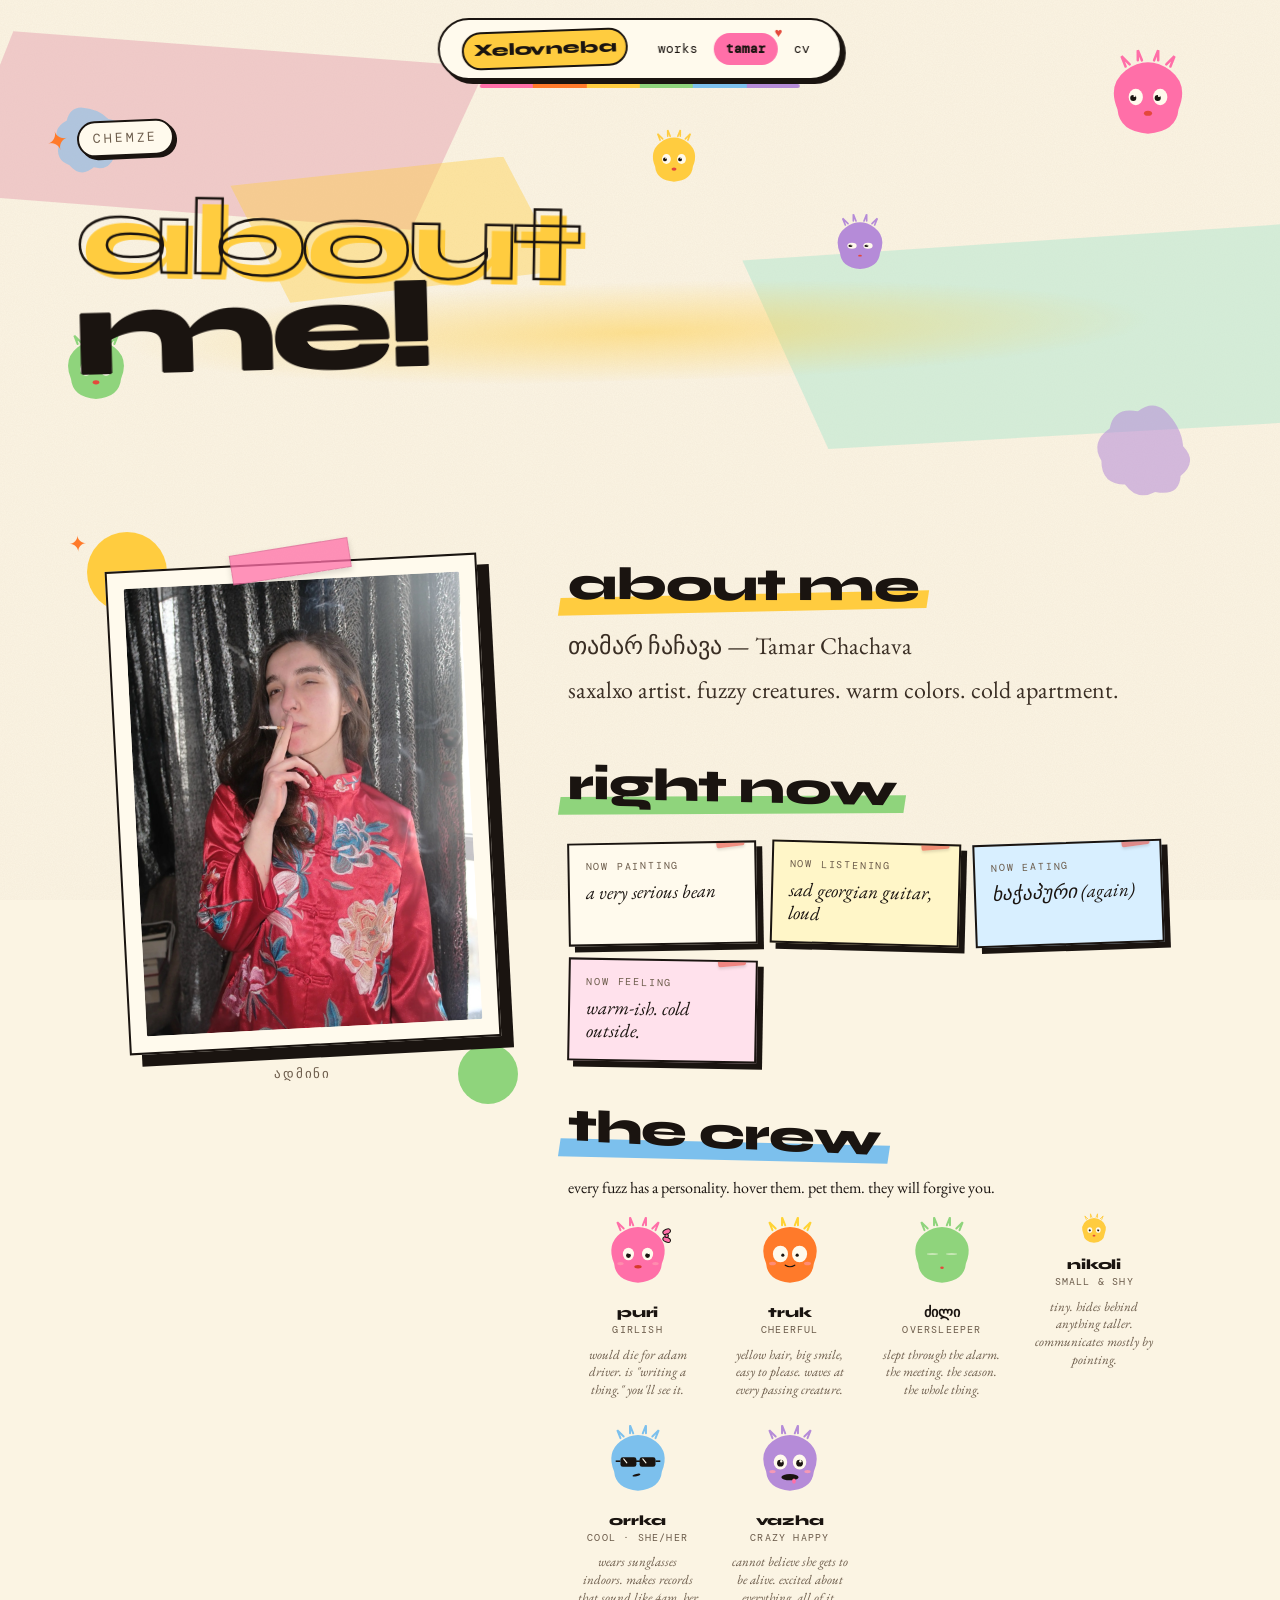
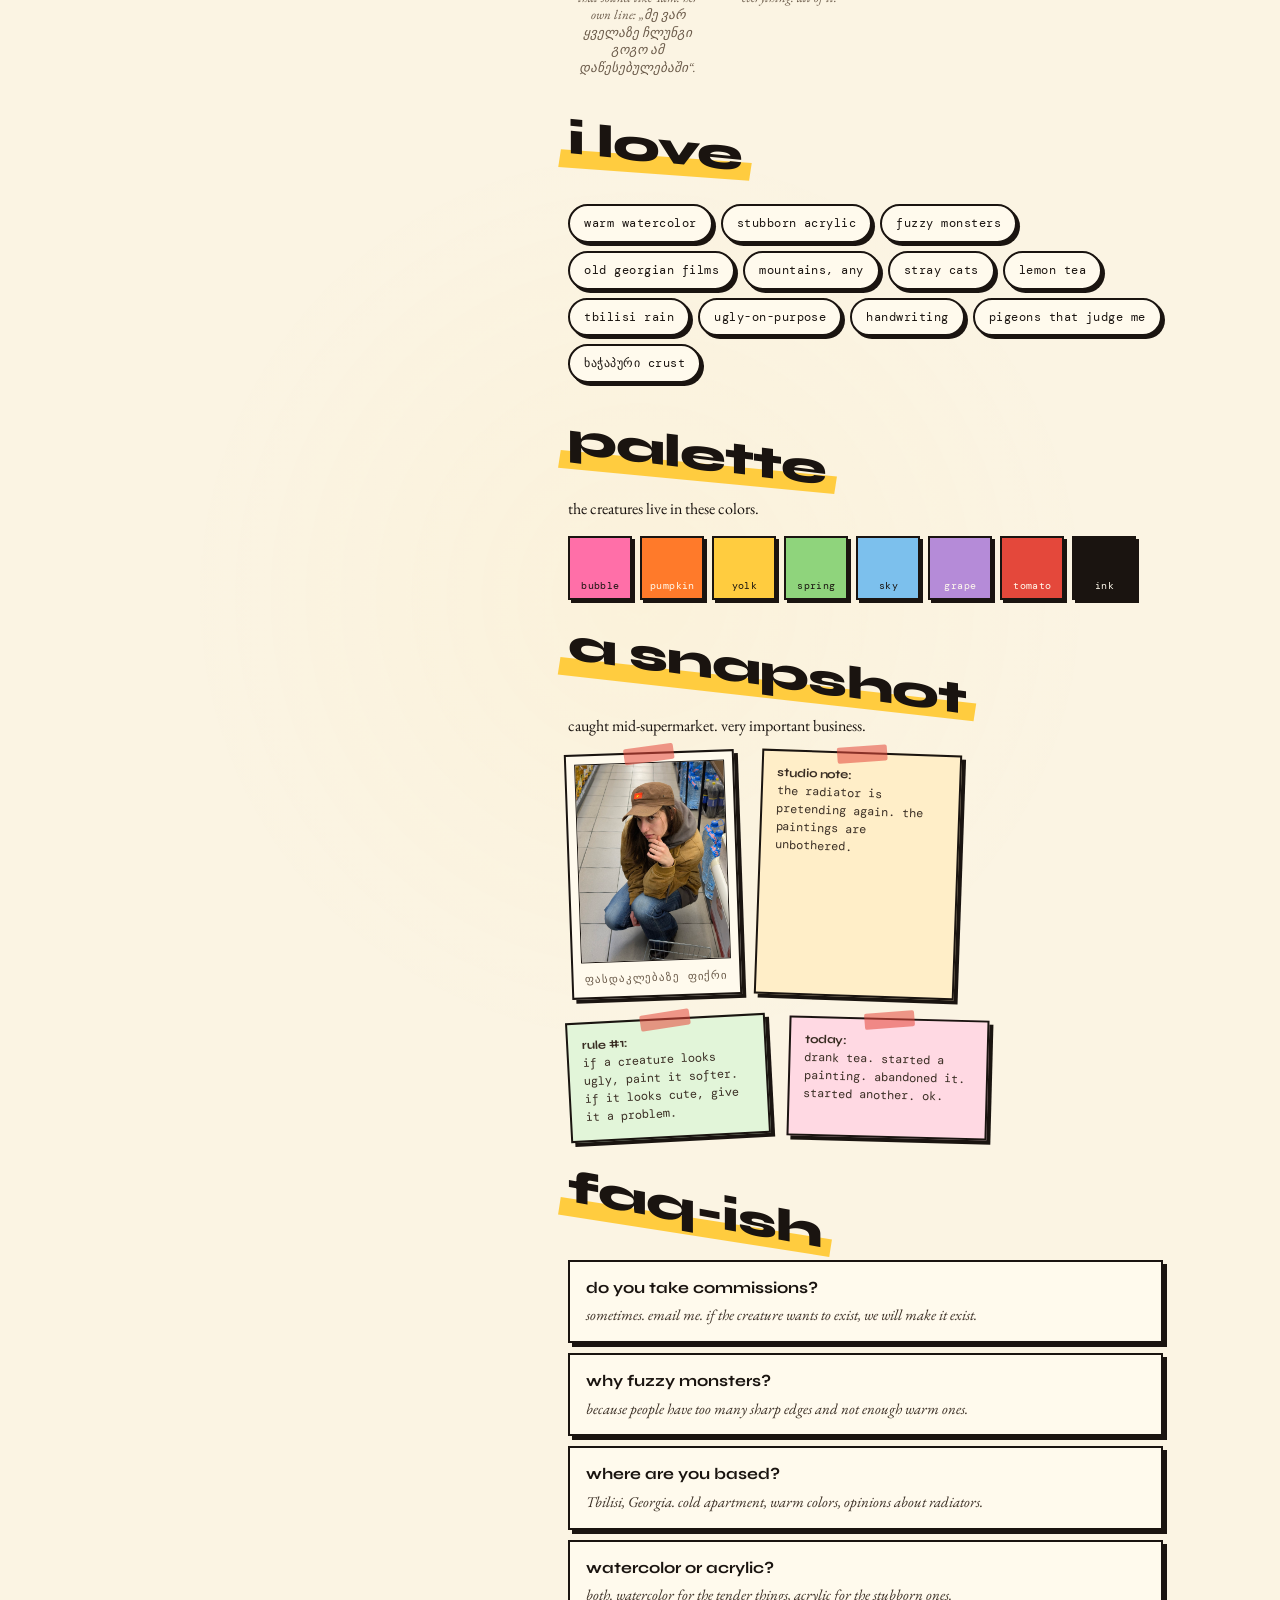
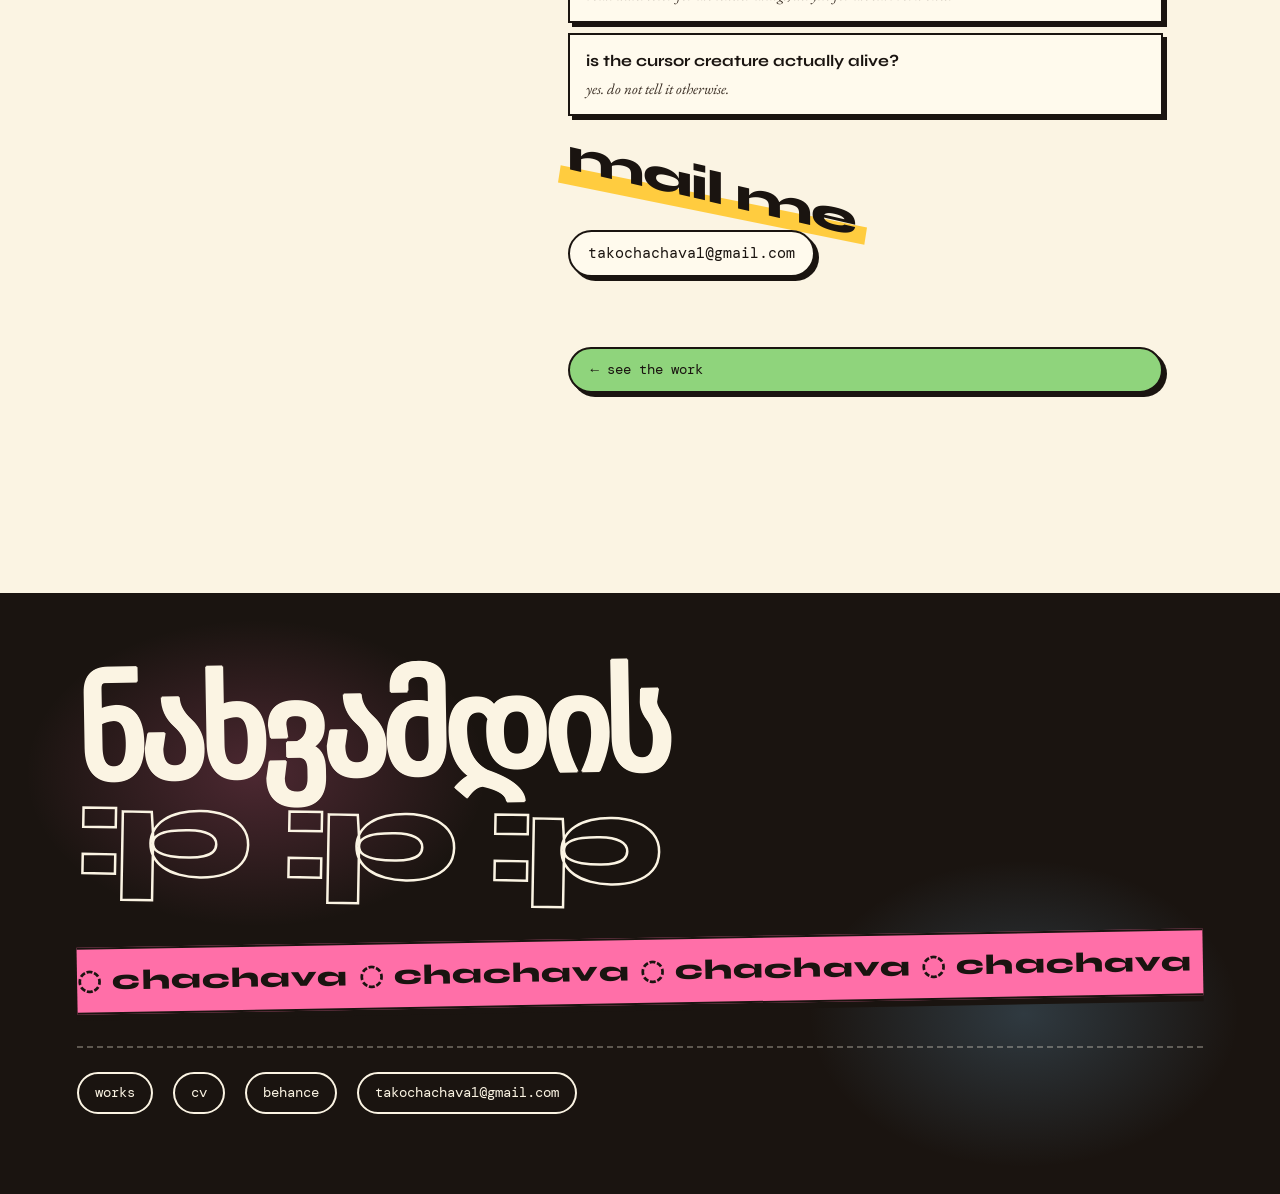
==== commit 73ca1f20: "chach" ====
--- a/about.html
+++ b/about.html
@@ -93,11 +93,11 @@
   }
   </script>
 
-  <link rel="icon" type="image/svg+xml" href="assets/favicon.svg?v=20260510" />
+  <link rel="icon" type="image/svg+xml" href="assets/favicon.svg?v=20260511" />
   <link rel="preconnect" href="https://fonts.googleapis.com" />
   <link rel="preconnect" href="https://fonts.gstatic.com" crossorigin />
   <link href="https://fonts.googleapis.com/css2?family=Syne:wght@400;700;800&family=EB+Garamond:ital,wght@0,400;0,500;1,400;1,500&family=DM+Mono:wght@300;400&display=swap" rel="stylesheet" />
-  <link rel="stylesheet" href="styles.css?v=20260510" />
+  <link rel="stylesheet" href="styles.css?v=20260511" />
 </head>
 <body>
 
@@ -433,7 +433,7 @@
     </div>
   </footer>
 
-  <script src="js/posts.js?v=20260510"></script>
-  <script src="script.js?v=20260510"></script>
+  <script src="js/posts.js?v=20260511"></script>
+  <script src="script.js?v=20260511"></script>
 </body>
 </html>
